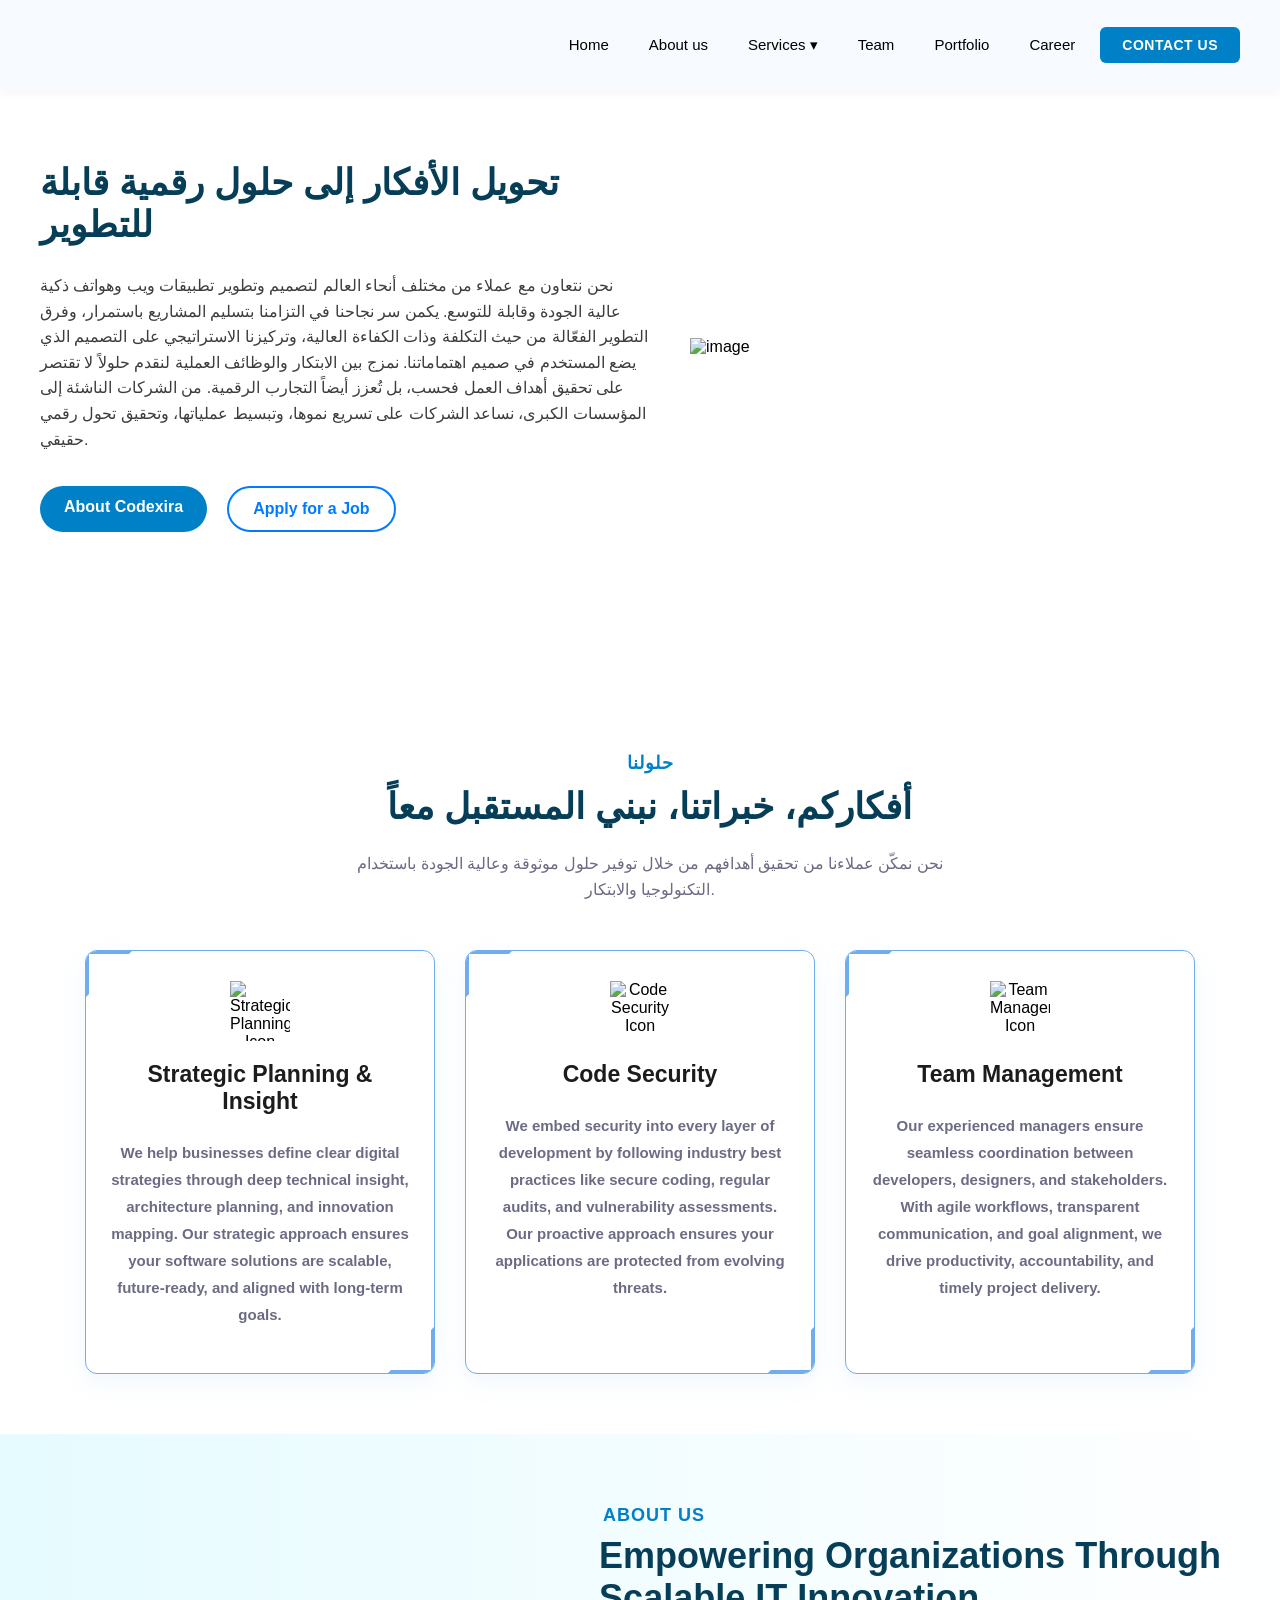
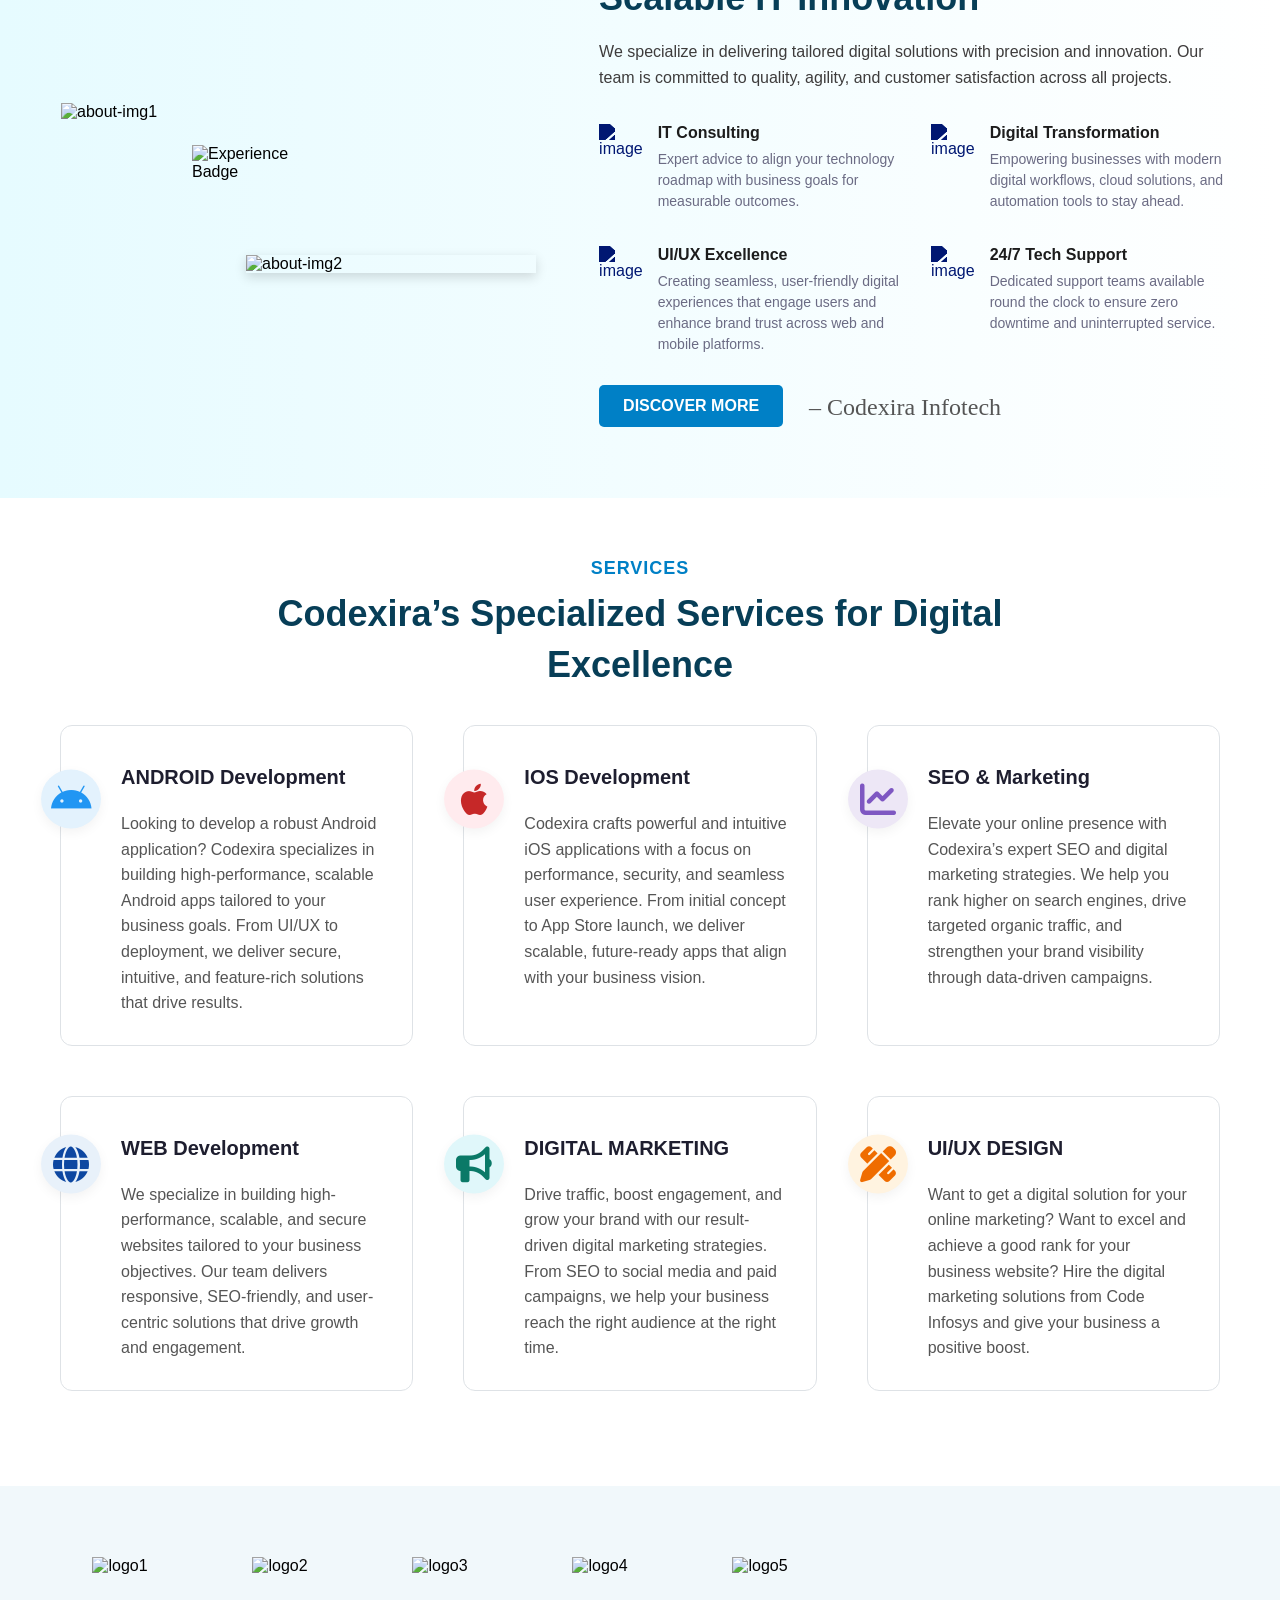
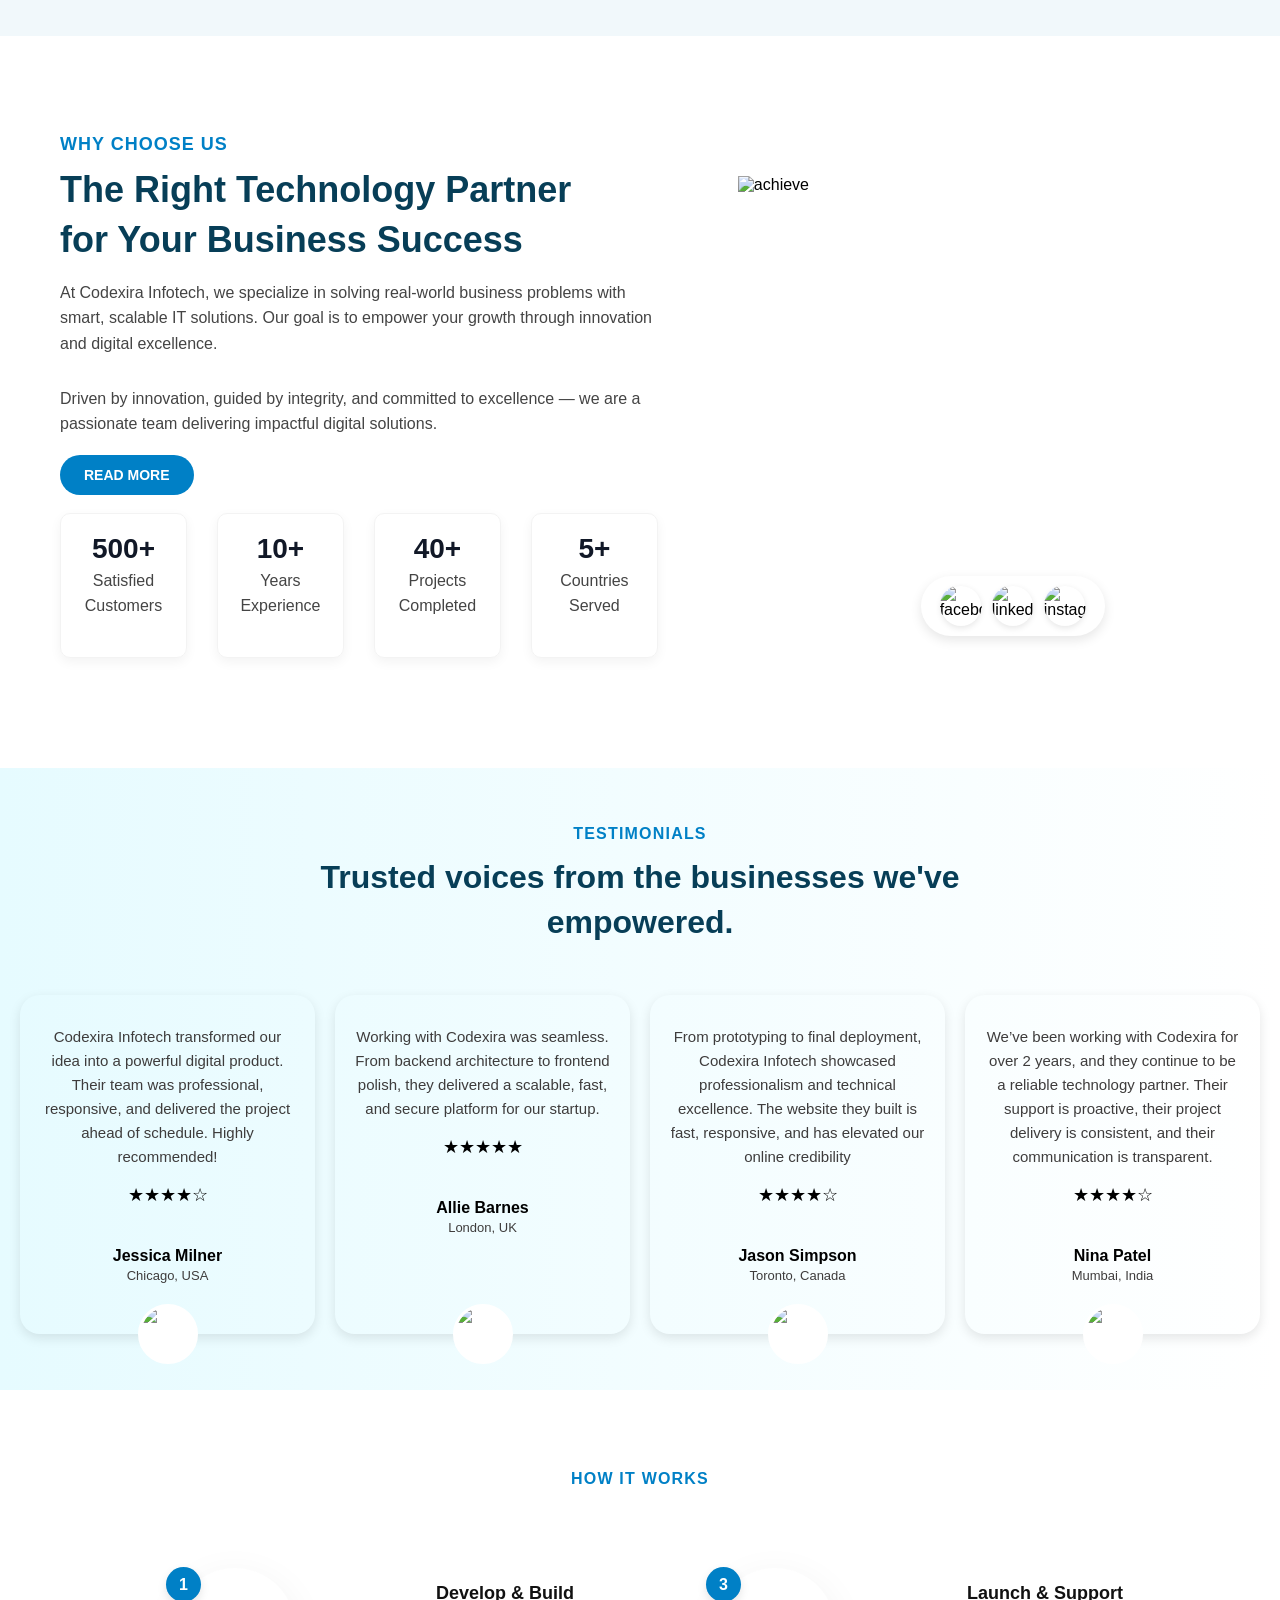
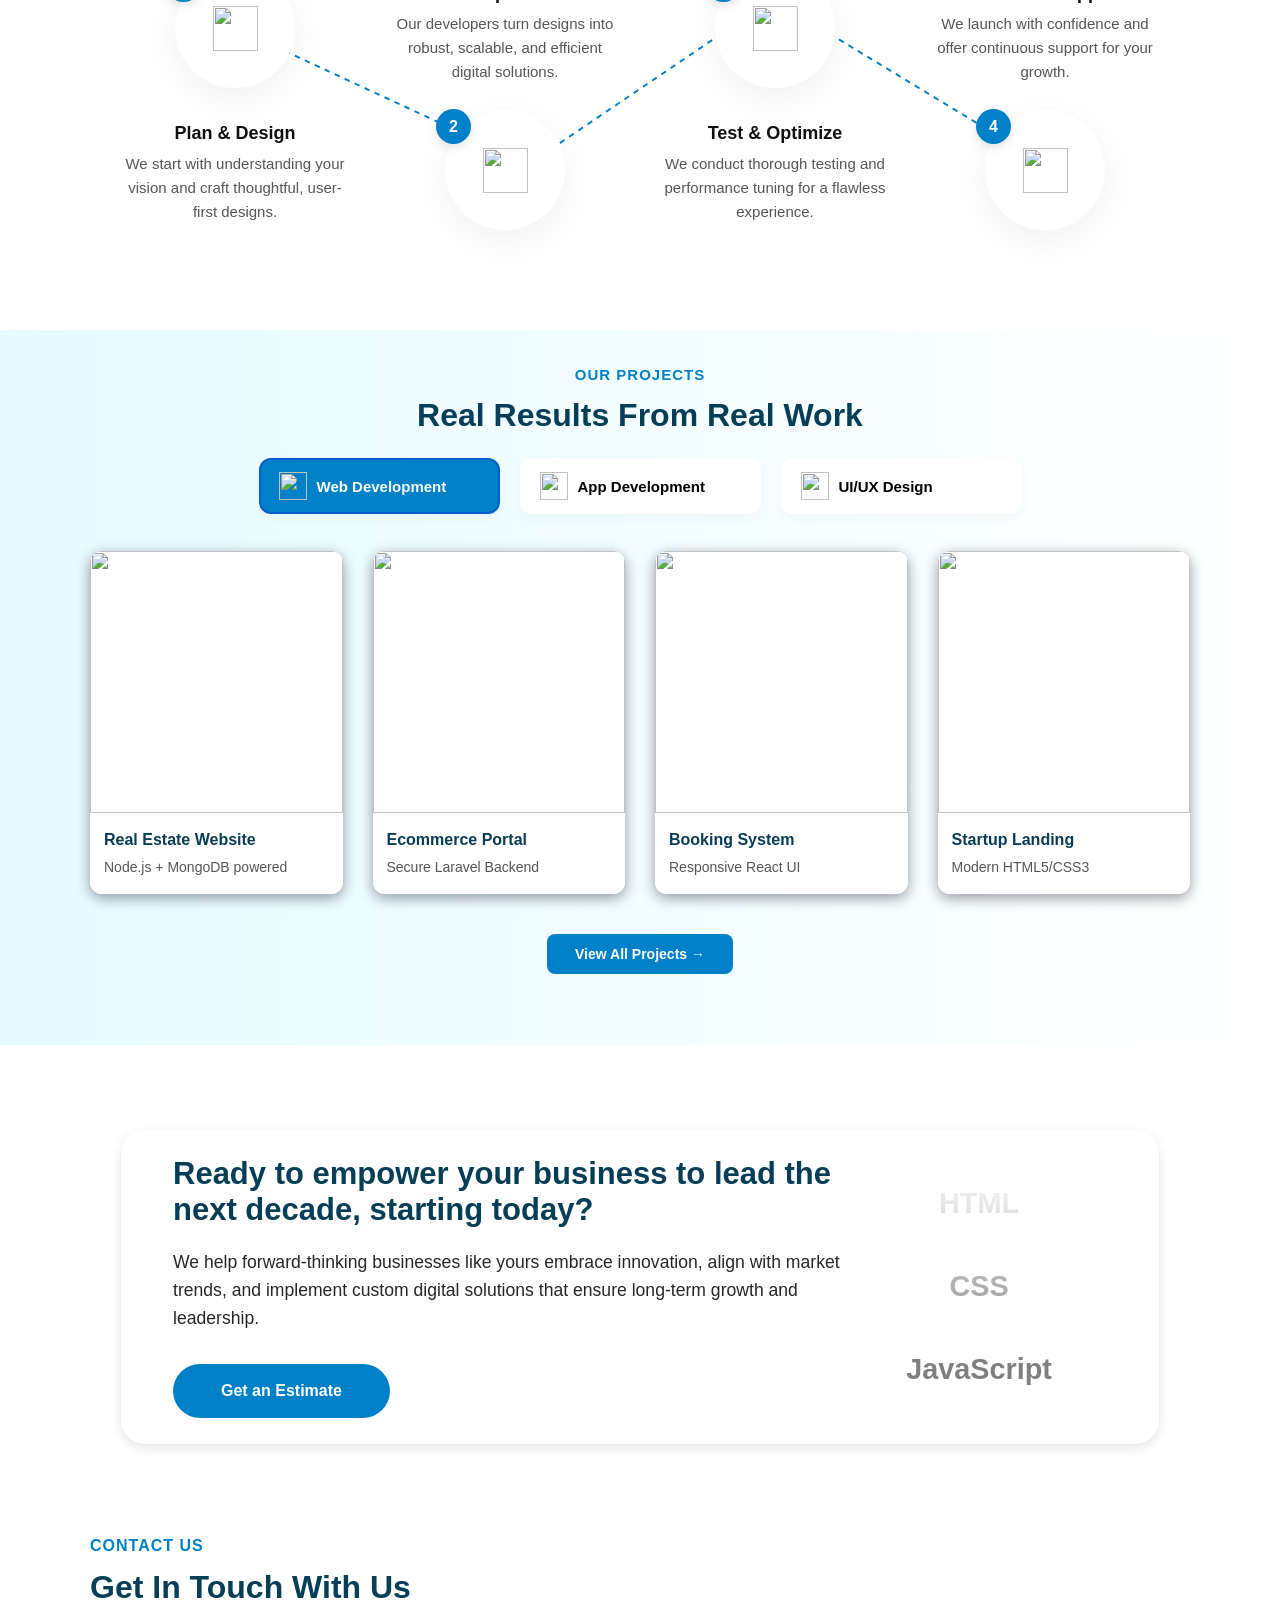
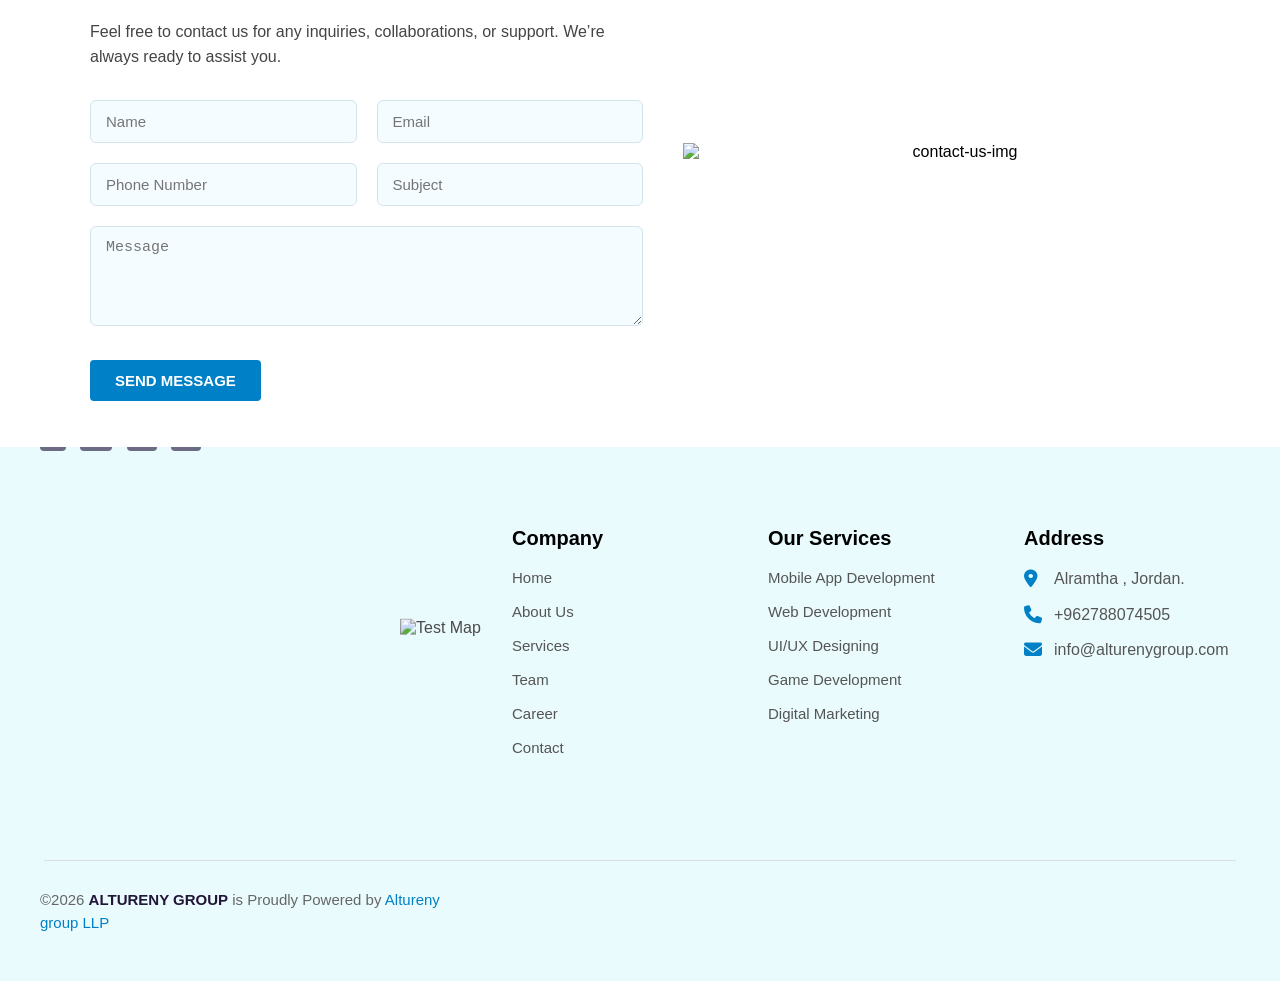
==== index.html @ 3db5cbb3 "Add files via upload" ====
<!DOCTYPE html>
<html lang="en">

<head>
  <meta charset="UTF-8" />
  <meta name="viewport" content="width=device-width, initial-scale=1.0" />
  <meta name="keywords"
    content="IT company website template, software company template, responsive HTML template, business website template, IT services template, corporate website template, technology website template, modern website template, clean design template, professional website template, bootstrap template, mobile-friendly template, software development template">
  <title>Codexira Infotech Header</title>
  <!-- <link href="https://fonts.googleapis.com/css2?family=Poppins:wght@400;600;700&display=swap" rel="stylesheet"> -->
  <link rel="stylesheet" href="https://cdnjs.cloudflare.com/ajax/libs/font-awesome/6.5.0/css/all.min.css" />
  <link rel="stylesheet" href="style.css" />
  <link rel="stylesheet" href="responsive.css" />
</head>


<!-- ================================
     Header Section 
================================== -->

<header class="main-header">
  <div class="container">
    <div class="logo">
      <a href="index.html">
        <img src="images/Home/logo.png" alt="Codexira Logo" />
      </a>
    </div>

    <div class="menu-toggle" id="mobile-menu">☰</div>

    <nav class="desktop-nav">
      <ul class="nav-links">
        <li><a href="index.html">Home</a></li>

        <li><a href="About.html">About us</a></li>

        <li class="dropdown">
          <a href="Service.html">Services <span class="arrow">▾</span></a>
          <ul class="simple-dropdown">
            <li>
              <a href="App-Development.html">App Development</a>
            </li>
            <li><a href="Web-Development.html">Web Development</a></li>
            <li><a href="ui-ux.html">UI/UX Design</a></li>
            <li><a href="game-developemt.html">Game Development</a></li>
            <li><a href="digital-marketing.html">Digital Marketing</a></li>
          </ul>
        </li>

        <li><a href="team.html">Team</a></li>

        <li><a href="protfolio.html">Portfolio</a></li>

        <li><a href="career.html">Career</a></li>

        <a href="contact-us.html" class="btn-header">CONTACT US</a>
    </nav>
  </div>
</header>

<!-- Mobile Nav -->
<nav class="mobile-nav" id="mobile-nav">
  <div class="mobile-nav-header">
    <div class="mobile-logo">
      <img src="images/Home/logo.png" alt="Codexira Logo" style="
              height: 180px;
              margin-top: -60px;
              margin-bottom: -60px;
              display: block;
            " />
    </div>
    <div class="close-btn" id="close-menu">×</div>
  </div>
  <ul class="mobile-nav-links">
    <li><a href="index.html">HOME</a></li>

    <li><a href="About.html">ABOUT US</a></li>

    <li class="dropdown-mobile">
      <a href="Service.html" id="services-toggle">SERVICES <span class="arrow">▾</span></a>
      <ul class="mobile-submenu" id="services-menu">
        <li>
          <a href="App-Development.html">APP DEVELOPMENT</a>
        </li>
        <li><a href="Web-Development.html">WEB DEVELOPMENT</a></li>
        <li><a href="ui-ux.html">UI/UX DESIGN</a></li>
        <li><a href="game-developemt.html">GAME DEVELOPMENT</a></li>
        <li><a href="digital-marketing.html">DIGITAL MARKETING</a></li>
      </ul>
    </li>

    <li><a href="team.html">TEAM</a></li>

    <li><a href="protfolio.html">PORTFOLIO</a></li>

    <li><a href="career.html">CAREER</a></li>

    <li><a href="contact-us.html">CONTACT US</a></li>
  </ul>
</nav>

<!-- ================================
     Hero Section 
================================== -->

<section class="hero">
  <div class="hero-container">
    <div class="hero-text">
      <h1>تحويل الأفكار إلى حلول رقمية قابلة للتطوير</h1>
      <p>
        نحن نتعاون مع عملاء من مختلف أنحاء العالم لتصميم وتطوير تطبيقات ويب وهواتف ذكية عالية الجودة وقابلة للتوسع. يكمن سر نجاحنا في التزامنا بتسليم المشاريع باستمرار، وفرق التطوير الفعّالة من حيث التكلفة وذات الكفاءة العالية، وتركيزنا الاستراتيجي على التصميم الذي يضع المستخدم في صميم اهتماماتنا. نمزج بين الابتكار والوظائف العملية لنقدم حلولاً لا تقتصر على تحقيق أهداف العمل فحسب، بل تُعزز أيضاً التجارب الرقمية. من الشركات الناشئة إلى المؤسسات الكبرى، نساعد الشركات على تسريع نموها، وتبسيط عملياتها، وتحقيق تحول رقمي حقيقي.
      </p>
      <div class="hero-buttons">
        <a href="About.html" class="btn-primary">About Codexira</a>
        <a href="career-2.html" class="btn-outline">Apply for a Job</a>
      </div>
    </div>
    <div class="hero-image">
      <div class="zoom-wrapper">
        <img src="images/Home/hero-section-img.webp" alt="image" />
      </div>
    </div>
  </div>
</section>

<!-- ================================
     our solution section 
================================== -->

<section class="our-solution-wrapper">

  <!--  Section Title -->
  <div class="section-title">
    <h3>حلولنا</h3>
    <h2>أفكاركم، خبراتنا،
نبني المستقبل معاً</h2>
    <p>
      نحن نمكّن عملاءنا من تحقيق أهدافهم من خلال توفير حلول موثوقة وعالية الجودة باستخدام التكنولوجيا والابتكار.
    </p>
  </div>

  <!--  Solution Boxes -->
  <div class="solution-container">
    <div class="solution-box">
      <img src="https://cdn-icons-png.flaticon.com/512/4149/4149646.png" alt="Strategic Planning Icon" />
      <h3>Strategic Planning & Insight</h3>
      <p>
        We help businesses define clear digital strategies through deep technical insight, architecture planning, and
        innovation mapping. Our strategic approach ensures your software solutions are scalable, future-ready, and
        aligned with long-term goals.
      </p>
    </div>

    <div class="solution-box">
      <img src="images/Home/our-icon1.png" alt="Code Security Icon" />
      <h3>Code Security</h3>
      <p>
        We embed security into every layer of development by following industry best practices like secure coding,
        regular audits, and vulnerability assessments. Our proactive approach ensures your applications are protected
        from evolving threats.
      </p>
    </div>

    <div class="solution-box">
      <img src="images/Home/our-icon2.png" alt="Team Management Icon" />
      <h3>Team Management</h3>
      <p>
        Our experienced managers ensure seamless coordination between developers, designers, and stakeholders. With
        agile workflows, transparent communication, and goal alignment, we drive productivity, accountability, and
        timely project delivery. </p>
    </div>
  </div>
</section>

<!-- ================================
     About us Section 
================================== -->

<section class="about-section">
  <div class="about-container">
    <!-- Left Image Section -->
    <div class="about-images">
      <img src="images/Home/about-img1.jpg" alt="about-img1" class="main-img" />
      <img src="images/Home/about-img2.jpg" alt="about-img2" class="overlay-img" />
      <img src="images/Home/about-gif.gif" alt="Experience Badge" class="exp-badge-img" />
    </div>

    <!-- Right Text Section -->

    <div class="about-content">
      <h4>
        ABOUT US
      </h4>
      <h2>Empowering Organizations Through Scalable IT Innovation</h2>
      <p>
        We specialize in delivering tailored digital solutions with
        precision and innovation. Our team is committed to quality, agility,
        and customer satisfaction across all projects.
      </p>
      <div class="about-modern-boxes">
        <div class="box">
          <img src="images/Home/about-icon1.png" alt="image" />
          <div>
            <h5>IT Consulting</h5>
            <p>
              Expert advice to align your technology roadmap with business
              goals for measurable outcomes.
            </p>
          </div>
        </div>
        <div class="box">
          <img src="images/Home/about-icon2.png" alt="image" />
          <div>
            <h5>Digital Transformation</h5>
            <p>
              Empowering businesses with modern digital workflows, cloud
              solutions, and automation tools to stay ahead.
            </p>
          </div>
        </div>
        <div class="box">
          <img src="images/Home/about-icon3.png" alt="image" />
          <div>
            <h5>UI/UX Excellence</h5>
            <p>
              Creating seamless, user-friendly digital experiences that
              engage users and enhance brand trust across web and mobile
              platforms.
            </p>
          </div>
        </div>
        <div class="box">
          <img src="images/Home/about-icon4.png" alt="image" />
          <div>
            <h5>24/7 Tech Support</h5>
            <p>
              Dedicated support teams available round the clock to ensure
              zero downtime and uninterrupted service.
            </p>
          </div>
        </div>
      </div>
      <div class="read-more">
        <button> <a href="About.html" style="color: white; text-decoration: none;">Discover More</a>
        </button>
        <div class="signature">– Codexira Infotech</div>
      </div>
    </div>
  </div>
</section>

<!-- ================================
     sevice Section 
================================== -->

<div class="service-title">
  <span>
    Services
  </span>
  <h2>
    Codexira’s Specialized Services for Digital Excellence
  </h2>
</div>

<!-- Android App -->
<section class="service-section">
  <div class="service-box">
    <div class="icon-circle icon-android">
      <i class="fab fa-android"></i>
    </div>
    <div class="service-text">
      <h3>ANDROID Development</h3>
      <p>
        Looking to develop a robust Android application? Codexira specializes in building high-performance, scalable
        Android apps tailored to your business goals. From UI/UX to deployment, we deliver secure, intuitive, and
        feature-rich solutions that drive results.
      </p>
    </div>
  </div>

  <!-- iOS app -->
  <div class="service-box">
    <div class="icon-circle icon-ios">
      <i class="fab fa-apple"></i>
    </div>
    <div class="service-text">
      <h3>IOS Development</h3>
      <p>
        Codexira crafts powerful and intuitive iOS applications with a focus on performance, security, and seamless user
        experience. From initial concept to App Store launch, we deliver scalable, future-ready apps that align with
        your business vision.
      </p>
    </div>
  </div>

  <!-- SEO & Marketing -->
  <div class="service-box">
    <div class="icon-circle icon-seo">
      <i class="fas fa-chart-line"></i>
    </div>
    <div class="service-text">
      <h3>SEO & Marketing</h3>
      <p>
        Elevate your online presence with Codexira’s expert SEO and digital marketing strategies. We help you rank
        higher on search engines, drive targeted organic traffic, and strengthen your brand visibility through
        data-driven campaigns.
      </p>
    </div>
  </div>

  <!-- web development -->
  <div class="service-box">
    <div class="icon-circle icon-web">
      <i class="fa-solid fa-globe"></i>
    </div>
    <div class="service-text">
      <h3>WEB Development</h3>
      <p>
        We specialize in building high-performance, scalable, and secure
        websites tailored to your business objectives. Our team delivers
        responsive, SEO-friendly, and user-centric solutions that drive
        growth and engagement.
      </p>
    </div>
  </div>

  <!-- digital marketing -->
  <div class="service-box">
    <div class="icon-circle icon-digital">
      <i class="fas fa-bullhorn"></i>
    </div>
    <div class="service-text">
      <h3>DIGITAL MARKETING</h3>
      <p>
        Drive traffic, boost engagement, and grow your brand with our
        result-driven digital marketing strategies. From SEO to social media
        and paid campaigns, we help your business reach the right audience
        at the right time.
      </p>
    </div>
  </div>

  <!-- SEO & Marketing -->
  <div class="service-box">
    <div class="icon-circle icon-ui">
      <i class="fas fas fa-pencil-ruler"></i>
    </div>
    <div class="service-text">
      <h3>UI/UX DESIGN</h3>
      <p>
        Want to get a digital solution for your online marketing? Want to
        excel and achieve a good rank for your business website? Hire the
        digital marketing solutions from Code Infosys and give your business
        a positive boost.
      </p>
    </div>
  </div>
</section>

<!-- ================= 
     CLIENT LOGO CAROUSEL
      ================= -->
<section class="client-carousel">
  <div class="slider">
    <div class="slide-track">
      <!-- Original logos -->
      <div class="slide"><img src="images/Home/cmp-logo1.png" alt="logo1" /></div>
      <div class="slide"><img src="images/Home/cmp-logo2.png" alt="logo2" /></div>
      <div class="slide"><img src="images/Home/cmp-logo3.png" alt="logo3" /></div>
      <div class="slide"><img src="images/Home/cmp-logo4.png" alt="logo4" /></div>
      <div class="slide"><img src="images/Home/cmp-logo5.png" alt="logo5" /></div>


      <!-- Duplicated for seamless loop -->
      <div class="slide"><img src="images/Home/cmp-logo1.png" alt="" aria-hidden="true" /></div>
      <div class="slide"><img src="images/Home/cmp-logo2.png" alt="" aria-hidden="true" /></div>
      <div class="slide"><img src="images/Home/cmp-logo3.png" alt="" aria-hidden="true" /></div>
      <div class="slide"><img src="images/Home/cmp-logo4.png" alt="" aria-hidden="true" /></div>
      <div class="slide"><img src="images/Home/cmp-logo5.png" alt="" aria-hidden="true" /></div>

    </div>
  </div>
</section>

<!-- ================================
     wHY CHOOSE US
================================== -->
<section class="expertise-section">
  <div class="container expertise-container">
    <!-- Left Text Section -->
    <div class="text-section">
      <h4 style="color: #0080c6;">
        WHY CHOOSE US
      </h4>
      <h1>The Right Technology Partner<br />for Your Business Success</h1>
      <p>
        At Codexira Infotech, we specialize in solving real-world business
        problems with smart, scalable IT solutions. Our goal is to empower
        your growth through innovation and digital excellence.
      </p>
      <p>
        Driven by innovation, guided by integrity, and committed to excellence — we are a passionate team delivering
        impactful digital solutions.
      </p>
      <a href="About.html" class="read-more-btn">READ MORE</a>

      <div class="stats">
        <div>
          <h2>500+</h2>
          <p>Satisfied Customers</p>
        </div>
        <div>
          <h2>10+</h2>
          <p>Years Experience</p>
        </div>
        <div>
          <h2>40+</h2>
          <p>Projects Completed</p>
        </div>
        <div>
          <h2>5+</h2>
          <p>Countries Served</p>
        </div>
      </div>
    </div>

    <!-- Right Image Section -->
    <div class="image-section">
      <div class="image-box">
        <img src="images/Home/why-img.jpg" alt="achieve" />
        <!-- <div class="label kenneth">
              <img src="images/Group 2.png" alt="label-1" />
            </div>
            <div class="label james">
              <img src="images/Group 1.png" alt="label-1" width="119px" height="79px" />
            </div> -->
        <div class="icon-buttons">
          <div>
            <img src="images/Home/facebook.png" alt="facebook" width="20" />
          </div>
          <div>
            <img src="images/Home/linkedin.png" alt="linkedin" width="20" />
          </div>
          <div>
            <img src="images/Home/instagram.png" alt="instagram" width="20" />
          </div>
        </div>
      </div>
    </div>
  </div>
</section>

<!-- ================================
     Testimonials
================================== -->

<section class="testimonial-section">
  <div class="testimonial-container">

    <div class="section-title testimonials-title">
      <span class="sub-title">TESTIMONIALS</span>
      <h2>Trusted voices from the businesses we've empowered.</h2>
    </div>
    <!-- <h2>What our clients say about partnering with us</h2> -->
    <!-- <p class="subtext">
        Real feedback from satisfied clients around the globe. We build trust through results.
      </p> -->

    <div class="testimonial-row">
      <!-- Card 1 -->
      <div class="testimonial-card">
        <p>Codexira Infotech transformed our idea into a powerful digital product. Their team was professional,
          responsive, and delivered the project ahead of schedule. Highly recommended!</p>
        <div class="stars">★★★★☆</div>
        <div class="profile-image">
          <img src="images/Home/user1.jpg" alt="Jessica Milner" />
        </div>
        <h4>Jessica Milner</h4>
        <small>Chicago, USA</small>
      </div>

      <!-- Card 2 -->
      <div class="testimonial-card">
        <p>Working with Codexira was seamless. From backend architecture to frontend polish, they delivered a scalable,
          fast, and secure platform for our startup.</p>
        <div class="stars">★★★★★</div>
        <div class="profile-image">
          <img src="images/Home/user2.jpg" alt="Allie Barnes" />
        </div>
        <h4>Allie Barnes</h4>
        <small>London, UK</small>
      </div>

      <!-- Card 3 -->
      <div class="testimonial-card">
        <p>From prototyping to final deployment, Codexira Infotech showcased professionalism and technical excellence.
          The website they built is fast, responsive, and has elevated our online credibility</p>
        <div class="stars">★★★★☆</div>
        <div class="profile-image">
          <img src="images/Home/user3.jpg" alt="Jason Simpson" />
        </div>
        <h4>Jason Simpson</h4>
        <small>Toronto, Canada</small>
      </div>

      <!-- Card 4 -->
      <div class="testimonial-card">
        <p>We’ve been working with Codexira for over 2 years, and they continue to be a reliable technology partner.
          Their support is proactive, their project delivery is consistent, and their communication is transparent.</p>
        <div class="stars">★★★★☆</div>
        <div class="profile-image">
          <img src="images/Home/user4.jpg" alt="Nina Patel" />
        </div>
        <h4>Nina Patel</h4>
        <small>Mumbai, India</small>
      </div>
    </div>
  </div>
</section>

<!-- ================================
     Our Process desktop view
================================== -->
<section class="work-process-section work-process-desktop">
  <div class="process-heading">
    <span class="process-subtitle">How It Works</span>
  </div>

  <div class="work-steps-wrapper">
    <!-- Animated arrowed lines -->
    <svg class="zigzag-line" viewBox="0 0 1200 320" preserveAspectRatio="none">
      <defs>
        <marker id="arrow" markerWidth="10" markerHeight="10" refX="8" refY="3" orient="auto" markerUnits="strokeWidth">
          <path d="M0,0 L0,6 L9,3 z" fill="#ccc" />
        </marker>
      </defs>
      <line x1="150" y1="80" x2="390" y2="180" class="animated-line" />
      <line x1="470" y1="220" x2="700" y2="80" class="animated-line" />
      <line x1="800" y1="80" x2="1020" y2="200" class="animated-line" />
    </svg>

    <div class="work-steps">
      <!-- Step 1 -->
      <div class="step top">
        <div class="circle">
          <span>1</span>
          <img src="images/Home/work-icon1.png" alt="" />
        </div>
        <h4>Plan & Design</h4>
        <p>We start with understanding your vision and craft thoughtful, user-first designs.</p>
      </div>

      <!-- Step 2 -->
      <div class="step bottom">
        <h4>Develop & Build</h4>
        <p>Our developers turn designs into robust, scalable, and efficient digital solutions.</p>
        <div class="circle">
          <span>2</span>
          <img src="images/Home/work-icon2.png" alt="" />
        </div>
      </div>

      <!-- Step 3 -->
      <div class="step top">
        <div class="circle">
          <span>3</span>
          <img src="images/Home/work-icon3.png" alt="" />
        </div>
        <h4>Test & Optimize </h4>
        <p>We conduct thorough testing and performance tuning for a flawless experience.</p>
      </div>

      <!-- Step 4 -->
      <div class="step bottom">
        <h4>Launch & Support</h4>
        <p>We launch with confidence and offer continuous support for your growth.</p>
        <div class="circle">
          <span>4</span>
          <img src="images/Home/work-icon4.png" alt="" />
        </div>
      </div>
    </div>
  </div>
</section>

<!-- ================================
     Our Process (Mobile Version)
================================== -->
<section class="work-process-section work-process-mobile">
  <div class="process-heading">
    <span class="process-subtitle">How It Works</span>
  </div>

  <div class="work-steps">
    <!-- Step 1 -->
    <div class="step">
      <div class="circle">
        <span>1</span>
        <img src="images/Home/work-icon1.png" alt="Plan & Design" />
      </div>
      <h4>Plan & Design</h4>
      <p>We start with understanding your vision and craft thoughtful, user-first designs.</p>
    </div>

    <!-- Step 2 -->
    <div class="step">
      <div class="circle">
        <span>2</span>
        <img src="images/Home/work-icon2.png" alt="Develop & Build" />
      </div>
      <h4>Develop & Build</h4>
      <p>Our developers turn designs into robust, scalable, and efficient digital solutions.</p>
    </div>

    <!-- Step 3 -->
    <div class="step">
      <div class="circle">
        <span>3</span>
        <img src="images/Home/work-icon3.png" alt="Test & Optimize" />
      </div>
      <h4>Test & Optimize</h4>
      <p>We conduct thorough testing and performance tuning for a flawless experience.</p>
    </div>

    <!-- Step 4 -->
    <div class="step">
      <div class="circle">
        <span>4</span>
        <img src="images/Home/work-icon4.png" alt="Launch & Support" />
      </div>
      <h4>Launch & Support</h4>
      <p>We launch with confidence and offer continuous support for your growth.</p>
    </div>
  </div>
</section>


<!-- ================================
     Our Projects
================================== -->
<section class="projects-section">
  <div class="projects-heading">
    <span class="projects-subtitle">Our Projects</span>
    <h2 class="projects-title">Real Results From Real Work</h2>
  </div>


  <!-- Tabs -->
  <input type="radio" name="tab" id="tab1" checked>
  <input type="radio" name="tab" id="tab2">
  <input type="radio" name="tab" id="tab3">
  <input type="radio" name="tab" id="tab4">

  <div class="tabs">
    <label for="tab1">
      <img src="images/Home/pro-icon1.png" />
      <span>
        <div class="title">Web Development</div>
      </span>
    </label>
    <label for="tab2">
      <img src="images/Home/pro-icon2.png" />
      <span>
        <div class="title">App Development</div>
      </span>
    </label>
    <label for="tab3">
      <img src="images/Home/pro-icon3.png" />
      <span>
        <div class="title">UI/UX Design</div>
      </span>
    </label>
    <!-- <label for="tab4">
      <img src="https://cdn-icons-png.flaticon.com/512/3135/3135715.png" />
      <span>
        <div class="title">Branding & Graphics</div>
      </span>
    </label> -->
  </div>

  <!-- Content -->
  <div class="content">
    <div id="content1" class="project-content project-grid">
      <div class="project-card"><img src="images/Home/prow-1.jpg">
        <div class="content">
          <h4>Real Estate Website</h4>
          <p>Node.js + MongoDB powered</p>
        </div>
      </div>
      <div class="project-card"><img src="images/Home/prow-2.jpg">
        <div class="content">
          <h4>Ecommerce Portal</h4>
          <p>Secure Laravel Backend</p>
        </div>
      </div>
      <div class="project-card"><img src="images/Home/prow-3.jpg">
        <div class="content">
          <h4>Booking System</h4>
          <p>Responsive React UI</p>
        </div>
      </div>
      <div class="project-card"><img src="images/Home/prow-4.jpg">
        <div class="content">
          <h4>Startup Landing</h4>
          <p>Modern HTML5/CSS3</p>
        </div>
      </div>
    </div>

    <div id="content2" class="project-content project-grid">
      <div class="project-card"><img src="images/Home/proa-1.jpg">
        <div class="content">
          <h4>Health & Fitness App</h4>
          <p>Flutter UI + Figma Prototype</p>
        </div>
      </div>
      <div class="project-card"><img src="images/Home/proa-2.jpg">
        <div class="content">
          <h4>Food Delivery UI App</h4>
          <p>React Native with UX Focus</p>
        </div>
      </div>
      <div class="project-card"><img src="images/Home/proa-3.jpg">
        <div class="content">
          <h4>AI Chatbox App</h4>
          <p>Flutter + OpenAI API</p>
        </div>
      </div>
      <div class="project-card"><img src="images/Home/proa-4.jpg">
        <div class="content">
          <h4>Football Live Score App</h4>
          <p>Android XML + Firebase Backend</p>
        </div>
      </div>
    </div>

    <div id="content3" class="project-content project-grid">
      <div class="project-card"><img src="images/Home/prou-1.jpg">
        <div class="content">
          <h4>BrandBurst Kit </h4>
          <p>UI branding pack</p>
        </div>
      </div>
      <div class="project-card"><img src="images/Home/prou-2.jpg">
        <div class="content">
          <h4>LayoutCraft Studio </h4>
          <p>Figma Grid-based templates</p>
        </div>
      </div>
      <div class="project-card"><img src="images/Home/prou-3.jpg">
        <div class="content">
          <h4>Flyer Template</h4>
          <p>Editable PSD</p>
        </div>
      </div>
      <div class="project-card"><img src="images/Home/prou-4.jpg">
        <div class="content">
          <h4>Brochure Layout</h4>
          <p>3-fold style</p>
        </div>
      </div>
    </div>

    <!-- <div id="content4" class="project-content project-grid">
      <div class="project-card"><img src="images/coffee.jpg"><div class="content"><h4>ByteBean Coffee</h4><p>Organic growth</p></div></div>
      <div class="project-card"><img src="images/text.jpg"><div class="content"><h4>Google Ads</h4><p>PPC ads</p></div></div>
      <div class="project-card"><img src="https://via.placeholder.com/300x150"><div class="content"><h4>Social Media</h4><p>IG strategy</p></div></div>
      <div class="project-card"><img src="https://via.placeholder.com/300x150"><div class="content"><h4>Email Funnel</h4><p>High CTR mails</p></div></div>
    </div> -->
  </div>

  <div style="text-align: center; margin-top: 40px;">
    <a href="protfolio.html" class="view-all-btn">View All Projects →</a>
  </div>
</section>

<!-- ================================
       CTA Section
  ================================== -->
<section class="cta-banner">
  <div class="cta-copy">
    <h2>Ready to empower your business to lead the next decade, starting today?</h2>
    <p>
      We help forward-thinking businesses like yours embrace innovation, align with market trends, and implement custom
      digital solutions that ensure long-term growth and leadership.
    </p>
    <a href="protfolio.html" class="btn">Get an Estimate</a>
  </div>

  <div class="tech-loop" aria-hidden="true">
    <div class="tech-track">
      <div class="tech-item">HTML</div>
      <div class="tech-item">CSS</div>
      <div class="tech-item">JavaScript</div>
      <div class="tech-item">React.Js</div>
      <div class="tech-item">Node.Js</div>
      <div class="tech-item">React Native</div>
      <div class="tech-item">Flutter</div>
      <div class="tech-item">Laravel</div>
      <div class="tech-item">MYSQL</div>
      <div class="tech-item">ios</div>
      <div class="tech-item">AWS</div>

      <!-- Repeated items for loop effect -->
      <div class="tech-item">HTML</div>
      <div class="tech-item">CSS</div>
      <div class="tech-item">JavaScript</div>
      <div class="tech-item">React.Js</div>
      <div class="tech-item">Node.Js</div>
      <div class="tech-item">React Native</div>
      <div class="tech-item">Flutter</div>
      <div class="tech-item">Laravel</div>
      <div class="tech-item">MYSQL</div>
      <div class="tech-item">ios</div>
      <div class="tech-item">AWS</div>
    </div>
  </div>
</section>

<!-- ================================
       Contact us Section
  ================================== -->
<section class="contact-section">
  <div class="contact-container">
    <!-- Contact Form -->
    <div class="contact-form">
      <h4>
        CONTACT US
      </h4>
      <h2>Get In Touch With Us</h2>
      <p>Feel free to contact us for any inquiries, collaborations, or support. We’re always ready to assist you.</p>

      <form>
        <div class="form-row">
          <input type="text" placeholder="Name">
          <input type="email" placeholder="Email">
        </div>
        <div class="form-row">
          <input type="text" placeholder="Phone Number">
          <input type="text" placeholder="Subject">
        </div>
        <textarea placeholder="Message"></textarea>
        <button type="submit">SEND MESSAGE</button>
      </form>
    </div>

    <!-- Image -->
    <div class="contact-image">
      <img src="images/Home/contact-img.png" alt="contact-us-img">
    </div>
  </div>
</section>


<!-- ================================
       Footer Section
  ================================== -->
<footer class="footer">
  <div class="footer-container">
    <!-- About -->
    <div class="footer-column footer-about">
      <img src="images/Home/logo.png" alt="LogicBuzz Logo" class="footer-logo" />
      <p style="font-weight: 500;">
        Codexira Infotech LLP, we specialize in making technologically advanced Mobile App and web solutions that allow
        our customers to serve their customers better.
      </p>
      <div class="social-icons">
        <a href="https://www.facebook.com/"><i class="fab fa-facebook-f"></i></a>
        <a href="https://www.instagram.com/"><i class="fab fa-twitter"></i></a>
        <a href="https://twitter.com/"><i class="fab fa-instagram"></i></a>
        <a href="https://www.linkedin.com/"><i class="fab fa-linkedin-in"></i></a>
      </div>
    </div>

    <!-- Company -->
    <div class="footer-column">
      <h3>Company</h3>
      <ul>
        <li><a href="index.html">Home</a></li>
        <li><a href="About.html">About Us</a></li>
        <li><a href="Service.html">Services</a></li>
        <li><a href="team.html">Team</a></li>
        <li><a href="career.html">Career</a></li>
        <li><a href="contact-us.html">Contact</a></li>
      </ul>
    </div>

    <!-- Services -->
    <div class="footer-column">
      <h3>Our Services</h3>
      <ul>
        <li><a href="App-Development.html">Mobile App Development</a></li>
        <li><a href="Web-Development.html">Web Development</a></li>
        <li><a href="ui-ux.html">UI/UX Designing</a></li>
        <li><a href="game-developemt.html">Game Development</a></li>
        <li><a href="digital-marketing.html">Digital Marketing</a></li>
      </ul>
    </div>

    <!-- Address -->
    <div class="footer-column">
      <h3>Address</h3>
      <div class="info-line">
        <i class="fas fa-map-marker-alt"></i>
        <span>Alramtha , Jordan.</span>
      </div>
      <div class="info-line">
        <i class="fas fa-phone"></i>
        <span>+962788074505</span>
      </div>
      <div class="info-line">
        <i class="fas fa-envelope"></i>
        <span>info@alturenygroup.com</span>
      </div>
    </div>

    <!-- Background Map -->
    <div class="footer-map">
      <img src="images/Home/footer-map.webp" alt="Test Map" />
    </div>
  </div>

  <hr />

  <div class="footer-bottom">
    <p>
      ©2026<span id="year"></span class="span2"> <strong style="color: #221638; font-weight: 800;">ALTURENY GROUP</strong> is
      Proudly Powered by
      <a href="index.html">Altureny<br><span style="display:inline-block; margin-top:6px;">group LLP</span></a>
    </p>
  </div>
</footer>

<!-- ================================
       Javascript
  ================================== -->
<script>
  const mobileMenu = document.getElementById("mobile-menu");
  const mobileNav = document.getElementById("mobile-nav");
  const closeBtn = document.getElementById("close-menu");
  const servicesToggle = document.getElementById("services-toggle");
  const servicesMenu = document.getElementById("services-menu");

  // Open mobile nav
  mobileMenu.addEventListener("click", () => {
    mobileNav.classList.add("active");
  });

  // Close mobile nav
  closeBtn.addEventListener("click", () => {
    mobileNav.classList.remove("active");
  });

  //service dropdown
  servicesToggle.addEventListener("click", function (e) {
    e.preventDefault(); // stop link from navigating
    servicesMenu.classList.toggle("open");

    // rotate arrow
    const arrow = this.querySelector(".arrow");
    arrow.style.transform = servicesMenu.classList.contains("open")
      ? "rotate(180deg)"
      : "rotate(0deg)";
  });
</script>

</body>

</html>
---- style.css ----
* {
  margin: 0;
  padding: 0;
  box-sizing: border-box;
}
body {
  font-family: "Rubik",sans-serif;
}

/*================================================
header - section
=================================================*/
/* Header */
.main-header {
  background: #f7fafe;
  padding: 15px 20px;
  position: sticky;
  top: 0;
  z-index: 999;
  box-shadow: 0 2px 10px rgba(0, 0, 0, 0.05);
}

.container {
  display: flex;
  align-items: center;
  justify-content: space-between;
  max-width: 1200px;
  margin: auto;
}

.logo img {
  height: 180px;
  margin-top: -60px;
  margin-bottom: -60px;
  display: block;
}

/* Desktop Nav */
.desktop-nav {
  display: flex;
  align-items: center;
  gap: 30px;
}

.nav-links {
  list-style: none;
  display: flex;
  gap: 10px;
  align-items: center;
  padding: 0;
  margin: 0;
}

.nav-links li {
  position: relative;
}

.nav-links li a {
  color: #000;
  text-decoration: none;
  padding: 10px 15px;
  font-weight: 500;
  font-size: 15px;
}

.nav-links li a.active,
.nav-links li a:hover {
  color: #0080c6;
}

.simple-dropdown {
  list-style: none;
  position: absolute;
  top: 173%;
  left: 0;
  background: #fff;
  width: 220px;
  border-radius: 6px;
  display: none;
  flex-direction: column;
  box-shadow: 0 8px 16px rgba(0, 0, 0, 0.1);
  padding: 10px 0;
}

.dropdown:hover .simple-dropdown {
  display: flex;
}

.simple-dropdown li a {
  padding: 10px 20px;
  display: block;
  color: #111;
}

.simple-dropdown li a:hover {
  background: #f0f0f0;
  color: #0080c6;
}

/* Contact Us Button */
.btn-header {
  background-color: #0080c6;
  color: #fff;
  padding: 10px 22px;
  border-radius: 6px;
  text-decoration: none;
  font-weight: 700;
  font-size: 14px;
  letter-spacing: 0.5px;
  transition: background 0.3s ease;
}

.btn-header:hover {
  background-color: #005a99;
}

/* Mobile Toggle */
.menu-toggle {
  font-size: 28px;
  color: #000;
  cursor: pointer;
  display: none;
}

/* Mobile Nav */
.mobile-nav {
  position: fixed;
  top: 0;
  right: -100%;
  width: 280px;
  height: 100vh;
  background: linear-gradient(to right, #e6fbff, #ffffff);
  color: black;
  padding: 20px;
  transition: right 0.3s ease-in-out;
  z-index: 9999;
  overflow-y: auto;
}

.mobile-nav.active {
  right: 0;
}

.mobile-nav-header {
  display: flex;
  justify-content: space-between;
  align-items: center;
  margin-bottom: 30px;
}

.logo-text {
  font-size: 20px;
  font-weight: bold;
  color: #0080c6;
}

.close-btn {
  font-size: 28px;
  cursor: pointer;
}

.mobile-nav-links {
  list-style: none;
  padding: 0;
  margin: 0;
}

.mobile-nav-links li {
  border-bottom: 1px solid black;
}

.mobile-nav-links a {
  color: black;
  text-decoration: none;
  padding: 14px 0;
  display: block;
  font-size: 15px;
  text-transform: uppercase;
  font-weight: 500;
}

.mobile-nav-links a.active {
  color: #0080c6;
}

.dropdown-mobile .arrow {
  float: right;
  transition: transform 0.3s ease;
}

.dropdown-mobile.open .arrow {
  transform: rotate(180deg);
}

.mobile-submenu {
  display: none;
  list-style: none;
  padding-left: 10px;
  background: linear-gradient(to right, #e6fbff, #ffffff);
}

.mobile-submenu.open {
  display: block;
}

.mobile-submenu li a {
  font-size: 14px;
  color: black;
  padding: 12px 0;
  border-bottom: 1px solid #333;
}


/*================================================
hero - section
=================================================*/

.hero {
  background: #ffffff;
  /* padding: 80px 20px; */
  background-image: url(images/Home/banner-bg.webp);
  z-index: 1;
  background-position: bottom center;
  background-size: cover;
  background-repeat: no-repeat;
  padding-top: 72px;
  padding-bottom: 210px;
}
.hero-container {
  display: flex;
  align-items: center;
  justify-content: space-between;
  max-width: 1200px;
  margin: 0 auto;
  flex-wrap: wrap;
  gap: 40px;
}
.hero-text {
  flex: 1 1 50%;
  animation: slideInLeft 1s ease-out forwards;
}
.hero-text h1 {
  font-size: 36px;
  color: #073e57;
  margin-bottom: 27px;
}

.hero-text p {
  font-size: 16px;
  color: #3e3c3c;
  line-height: 1.6;
  margin-bottom: 34px;
  font-weight: 500;
}

.hero-buttons {
  display: flex;
  gap: 20px;
  flex-wrap: wrap;
}
.btn-primary {
  background-color: #0080c6;
  color: #fff;
  padding: 12px 24px;
  border-radius: 25px;
  text-decoration: none;
  font-weight: 600;
  transition: background 0.3s;
}
.btn-primary:hover {
  background-color: #0056b3;
}
.btn-outline {
  border: 2px solid #007bff;
  color: #007bff;
  padding: 12px 24px;
  border-radius: 25px;
  text-decoration: none;
  font-weight: 600;
  transition: all 0.3s;
}
.btn-outline:hover {
  background-color: #0080c6;
  color: #fff;
}
.hero-image {
  flex: 1 1 45%;
}
.zoom-wrapper {
  overflow: visible;
  border-radius: 10px;
  position: relative;
}
.zoom-wrapper img {
  width: 100%;
  display: block;
  transform-origin: center center;
  animation: zoomOut 1s ease-out forwards;
}

/* ANIMATIONS */
@keyframes zoomOut {
  0% {
    transform: scale(1.2);
    opacity: 0;
  }
  100% {
    transform: scale(1);
    opacity: 1;
  }
}
@keyframes slideInLeft {
  0% {
    transform: translateX(-100px);
    opacity: 0;
  }
  100% {
    transform: translateX(0);
    opacity: 1;
  }
}

/*================================================
our solution - section
=================================================*/
.our-solution-wrapper {
  display: flex;
  flex-direction: column;
  align-items: center;
  justify-content: center;
  padding: 10px 20px;
  text-align: center;
}

.section-title {
  text-align: center;
  max-width: 700px;
  margin: 0 auto 30px;
  padding: 0 15px;
  margin-left: 315px;
}

.section-title h3 {
  font-size: 18px;
  color: #0080c6;
  font-weight: 700;
  text-transform: uppercase;
  margin-bottom: 10px;
  letter-spacing: 1px;
}

.section-title h2 {
  font-size: 36px;
  font-weight: 700;
  color: #073e57;
  margin: 10px 0 20px 0;
  line-height: 1.3;
}

.section-title p {
  font-size: 16px;
  font-weight: 500;
  color: #6b6b84;
  max-width: 600px;
  margin: 0 auto;
  line-height: 1.6;
  text-align: center;
  margin-bottom: 38px;
}

.solution-container {
  display: flex;
  justify-content: center;
  flex-wrap: wrap;
  gap: 30px;
  margin-top: -20px;
}

.solution-box {
  background-color: #fff;
  border: 1px solid #70adee;
  border-radius: 12px;
  padding: 30px 25px;
  width: 350px;
  text-align: center;
  transition: all 0.3s ease;
  box-shadow: 0 8px 25px rgba(112, 173, 238, 0.1);
  position: relative;
  overflow: hidden;
}

.solution-box:hover {
  transform: translateY(-5px);
  box-shadow: 0 8px 25px #70adee(0, 123, 255, 0.2);
}

/* Border Animation */
.solution-box::before,
.solution-box::after {
  content: "";
  position: absolute;
  width: 40px;
  height: 40px;
  border: 3px solid transparent;
  transition: all 0.4s ease;
  pointer-events: none;
}

.solution-box::before {
  top: 0;
  left: 0;
  border-top-color: #70adee;
  border-left-color: #70adee;
}

.solution-box::after {
  bottom: 0;
  right: 0;
  border-bottom-color: #70adee;
  border-right-color: #70adee;
}

.solution-box:hover::before,
.solution-box:hover::after {
  width: 100%;
  height: 100%;
}
.solution-box img {
  width: 60px;
  height: 60px;
  margin: 0 auto 20px auto; /* top: 0, bottom: 20px, horizontal center */
  display: block; /* make margin auto work */
  transition: transform 0.4s ease;
}

/* ICON ANIMATION */

.solution-box:hover img {
  /* Uncomment ONE of the animations below: */

  /* Rotate */
  transform: rotate(10deg);

  /* Bounce */
  animation: bounceIcon 0.6s ease;

  /* Zoom-in */
  transform: scale(1.1);
}

/* Bounce keyframes */
@keyframes bounceIcon {
  0% {
    transform: translateY(0);
  }
  30% {
    transform: translateY(-10px);
  }
  50% {
    transform: translateY(0);
  }
  70% {
    transform: translateY(-5px);
  }
  100% {
    transform: translateY(0);
  }
}

.solution-box h3 {
  font-size: 23px;
  font-weight: 700;
  color: #1c1c1e;
  margin-bottom: 24px;
}

h3:hover {
  color: #0080c6;
}

.solution-box p {
  color: #6b6b84;
  line-height: 1.8;
  margin-bottom: 15px;
  font-weight: 600;
  font-size: 15px;
}

/*================================================
About - section
=================================================*/

.about-section {
  background: linear-gradient(to right, #e6fbff, #ffffff);
  padding: 61px 22px;
  margin: 50px 0 60px;
}

.about-container {
  display: flex;
  max-width: 1307px;
  margin: auto;
  align-items: center;
  gap: 40px;
  flex-wrap: wrap;
}

.about-images {
  position: relative;
  flex: 1 1 45%;
  min-width: 390px;
  margin-left: -100px;
}

.about-images .main-img {
  margin-bottom: 108px;
  margin-left: 139px;
  width: 397px;
  /* border-radius: 10px; */
  display: block;
}

.about-images .overlay-img {
  position: absolute;
  bottom: -44px;
  left: 76%;
  transform: translateX(-50%);
  width: 290px;
  /* border-radius: 8px; */
  box-shadow: 0 4px 12px rgba(0, 0, 0, 0.15);
}

.exp-badge-img {
  position: absolute;
  bottom: 48px;
  left: 270px;
  width: 120px;
  height: auto;
  z-index: 2;
}

.about-content {
  flex: 1 1 50%;
  padding: 10px 20px;
  min-width: 300px;
}

.about-content h4 {
  color: #0080c6;
  font-size: 18px;
  margin-bottom: 9px;
  margin-left: 4px;
  font-weight: 700;
  letter-spacing: 1px;
}

.about-content h2 {
  font-size: 36px;
  color: #073e57;
  margin-bottom: 20px;
}

.about-content p {
  font-size: 16px;
  color: #3e3c3c;
  line-height: 1.6;
  margin-bottom: 34px;
  font-weight: 500;
}

.about-modern {
  background-color: #f8fbff;
  padding: 60px 20px;
}

.about-modern-container {
  max-width: 1200px;
  margin: auto;
  display: flex;
  flex-wrap: wrap;
  align-items: center;
  gap: 40px;
}

.about-modern-image {
  flex: 1 1 45%;
}
.about-modern-image img {
  width: 100%;
  border-radius: 12px;
}

.about-modern-content {
  flex: 1 1 50%;
}

.about-modern-content h4 {
  font-size: 16px;
  color: #0080c6;
  display: flex;
  align-items: center;
  font-weight: 700;
  margin-bottom: 10px;
}
.about-modern-content .blue-square {
  width: 10px;
  height: 10px;
  background-color: #0080c6;
  margin-right: 8px;
  display: inline-block;
}

.about-modern-content h2 {
  font-size: 30px;
  color: #0f1c2f;
  margin-bottom: 15px;
  font-weight: 800;
}

.about-modern-content p {
  font-size: 15px;
  color: #666;
  margin-bottom: 30px;
  line-height: 1.6;
}

.about-modern-boxes {
  display: grid;
  grid-template-columns: repeat(2, 1fr);
  row-gap: -2px;
  column-gap: 25px;
}

.about-modern-boxes .box {
  display: flex;
  gap: 15px;
  align-items: flex-start;
}

.about-modern-boxes .box img {
  width: 45px;
  height: 45px;
  filter: brightness(0) saturate(120%) invert(13%) sepia(91%) saturate(747%)
    hue-rotate(189deg) brightness(137%) contrast(154%);
}

.about-modern-boxes .box h5 {
  font-size: 16px;
  color: #1c1c1c;
  margin-bottom: 5px;
  font-weight: 700;
}

.about-modern-boxes .box p {
  font-size: 14px;
  color: #6b6b84;
  line-height: 1.5;
  margin-top: 7px;
}

.about-modern-footer {
  margin-top: 30px;
  display: flex;
  align-items: center;
  gap: 20px;
}

.read-more {
  display: inline-flex;
  align-items: center;
  gap: 18px;
  margin-top: -4px;
  flex-wrap: wrap; /* allows wrapping on small screens */
}

.read-more button {
  background-color: #0080c6;
  color: #fff;
  border: none;
  padding: 12px 24px;
  border-radius: 5px;
  font-size: 16px;
  font-weight: 700;
  cursor: pointer;
  transition: background 0.3s ease;
}

.read-more button:hover {
  background-color: #0056b3;
}

.signature {
  font-family: "Brush Script MT", cursive;
  font-size: 24px;
  color: #555;
  margin: 0;
  line-height: 1;
  padding-top: 2px;
  display: flex;
  align-items: center;
}

.signature::before {
  content: "";
  margin-right: 8px;
  color: #888;
  font-size: 20px;
}

/* Animated icon hover in About Us section */
.about-modern-boxes .box img {
  transition: transform 0.4s ease;
}

.about-modern-boxes .box:hover img {
  animation: bounceIcon 0.6s ease;
}

/* Reuse bounce animation */
@keyframes bounceIcon {
  0% {
    transform: translateY(0);
  }
  30% {
    transform: translateY(-8px);
  }
  50% {
    transform: translateY(0);
  }
  70% {
    transform: translateY(-4px);
  }
  100% {
    transform: translateY(0);
  }
}

/*================================================
Service - section
=================================================*/

.service-section {
  max-width: 1200px;
  margin: -57px auto;
  display: grid;
  grid-template-columns: repeat(3, 1fr);
  gap: 50px;
  padding: 52px 20px;
}
.service-title {
  text-align: center;
  max-width: 800px;
  margin: 0 auto 40px auto;
  padding: 0 15px;
}

.service-title span {
  display: inline-block;
  color: #0080c6;
  font-size: 18px;
  font-weight: 700;
  letter-spacing: 1px;
  text-transform: uppercase;
  margin-bottom: 10px;
}

.service-title h2 {
  font-size: 36px;
  color: #073e57;
  font-weight: 700;
  line-height: 1.4;
}

.service-box {
  position: relative;
  padding: 40px 25px 29px 70px;
  background-color: #fff;
  border: 1px solid #dee2e6;
  border-radius: 12px;
  width: 100%;
  text-align: left;
  transition: all 0.3s ease;
  box-shadow: 20 0 0 transparent;
  overflow: visible;
}

.service-box:hover {
  box-shadow: 0 8px 25px rgba(0, 0, 0, 0.1);
}

.icon-circle {
  position: absolute;
  left: -20px;
  top: 23%;
  transform: translateY(-50%);
  width: 60px;
  height: 59px;
  border-radius: 50%;
  background-color: #e3f2fd;
  display: flex;
  align-items: center;
  justify-content: center;
  box-shadow: 0 4px 12px rgba(0, 0, 0, 0.05);
  /* animation: fadeInDown 0.5s ease both; */
  z-index: 2;
}

.icon-circle i {
  font-size: 36px;
  color: #2196f3;
  /* transition: all 0.3s ease; */
}

.service-text h3 {
  margin-left: -10px;
  font-size: 20px;
  font-weight: 700;
  color: #1e1e2f;
  margin-bottom: 22px;
}

.service-text p {
  margin-left: -10px;
  font-size: 16px;
  color: #555;
  font-weight: 500;
  line-height: 1.6;
}

/* Reusable icon styles */
.icon-android {
  background-color: #e3f2fd;
  color: #2196f3;
}
.icon-ios {
  background-color: #ffebee;
  color: #c62828;
}
.icon-seo {
  background-color: #ede7f6;
  color: #7e57c2;
}
.icon-web {
  background-color: #e8f1fa;
  color: #0d47a1;
}
.icon-digital {
  background-color: #e0f7fa;
  color: #0a7967;
}
.icon-ui {
  background-color: #fff3e0;
  color: #ef6c00;
}

.icon-android i {
  color: #2196f3;
}
.icon-ios i {
  color: #c62828;
}
.icon-seo i {
  color: #7e57c2;
}
.icon-web i {
  color: #0d47a1;
}
.icon-digital i {
  color: #0a7967;
}
.icon-ui i {
  color: #ef6c00;
}

/* hover effect icon and service */

.service-box:hover {
  background: linear-gradient(to right, #f1feff, #fdffff);
  transform: translateY(-10px) scale(1.03);
}

.service-box:hover .icon-circle {
  background-color: #fff;
  /* animation: bounceIcon 0.6s ease; */
}

/* .service-box:hover .icon-circle i {
  color: #f1feff;
} */

.service-box:hover h3,
.sevice-box:hover p {
  color: #002147;
}

/*==========================================
testimonial
===========================================*/

:root {
  --slide-w: 200px;
}

/* ---------- Layout ---------- */
.client-carousel {
  padding: 30px 20px 20px; /* reduced padding */
  margin: 100px auto 0 auto;
  /* background-image: url("images/Home/banner-bg.webp"); */
  background-color: #f1f8fb;
  overflow: hidden;
}

.slider {
  width: 100%;
  margin: 0 auto; /* horizontally center */
  padding: 0 20px; /* optional left/right padding */
}

.slide-track {
  display: flex;
  width: calc(var(--slide-w) * 8); /* 4 logos × 2 sets */
  animation: scroll 30s linear infinite;
}

.slide {
  margin: 0 10px; /* space between logos */
  width: var(--slide-w);
  height: 100px;
  display: flex;
  align-items: center;
  justify-content: center;
}

.slide img {
  max-height: 184px;
  max-width: 304px;
  width: auto;
  height: auto;
  object-fit: contain;
  transition: transform 0.1s ease;
}

.slide img:hover {
  transform: scale(1.07);
}

/* ---------- Animation ---------- */
@keyframes scroll {
  0% {
    transform: translateX(0);
  }
  100% {
    transform: translateX(calc(-1 * var(--slide-w) * 4));
  }
}

/*==========================================
WHY CHOOSE US
===========================================*/
.expertise-section {
  padding: 58px 20px 40px; /* top right/left bottom */
  margin-top: 20px;
  background-color: #ffffff;
}

.expertise-container {
  display: flex;
  flex-wrap: nowrap; /* Prevent wrap between left and right */
  align-items: center;
  justify-content: space-between;
  max-width: 1200px;
  margin: auto;
  gap: 40px;
}

.text-section {
  flex: 1 1 55%;
  padding: 20px;
}

.text-section h4 {
  color: #0080c6;
  font-size: 18px;
  font-weight: 700;
  letter-spacing: 1px;
  margin-bottom: 10px;
  text-transform: uppercase;
}

.text-section h1 {
  font-size: 36px;
  font-weight: 700;
  color: #073e57;
  margin-bottom: 14px;
  line-height: 1.4;
}

.text-section p {
  color: #444;
  font-weight: 500;
  font-size: 16px;
  margin-bottom: 29px;
  line-height: 1.6;
}

.read-more-btn {
  background-color: #0080c6;
  color: white;
  padding: 12px 24px;
  border: none;
  border-radius: 25px;
  font-size: 14px;
  font-weight: bold;
  cursor: pointer;
  margin-bottom: 30px;
  transition: background 0.3s;
  text-decoration: none;
}

.read-more-btn:hover {
  background-color: #0056b3;
}

.stats {
  display: flex;
  justify-content: space-between;
  gap: 30px;
  flex-wrap: nowrap;
  margin-top: 29px;
}

.stats > div {
  flex: 1;
  text-align: center;
  border: 1px solid #f3f3f3;
  padding: 9px;
  /* background-color: #f3f3f3; */
  border-radius: 10px;
  transition: transform 0.2s, box-shadow 0.2s ease;
  box-shadow: 0 4px 12px rgba(0, 0, 0, 0.05); /* Soft shadow */
}

.stats > div:hover {
  transform: translateY(-4px);
  box-shadow: 0 6px 18px rgba(0, 0, 0, 0.1); /* Stronger on hover */
}

.stats div h2 {
  color: #111827;
  font-size: 28px;
  font-weight: 700;
  text-align: center;
  padding: 10px;
}

.stats div p {
  color: #444;
  margin-top: -7px;
  font-size: 16px;
}

.image-section {
  flex: 1 1 45%;
  display: flex;
  align-items: center;
  justify-content: center;
  padding: 20px;
}

.image-box {
  position: relative;
  width: 100%;
  height: 400px;
}

.image-box img {
  width: 110%;
  height: 110%;
  object-fit: fill;
  margin-top: -20px;
}

/* Optional: label and icon animations */
.label {
  position: absolute;
  display: flex;
  align-items: center;
  padding: 6px 10px;
  width: 120px;
  height: 55px;
  border-radius: 8px;
}

.label img {
  width: 251%;
  height: 73%;
  object-fit: fill;
}

.icon-buttons {
  position: absolute;
  bottom: -40px;
  left: 57%;
  transform: translateX(-50%);
  display: flex;
  gap: 12px;
  background: #fff;
  padding: 10px 20px;
  border-radius: 40px;
  box-shadow: 0 4px 12px rgba(0, 0, 0, 0.1);
}

.icon-buttons div {
  background: #fff;
  border-radius: 100%;
  width: 40px;
  height: 40px;
  display: flex;
  align-items: center;
  justify-content: center;
  box-shadow: 0 2px 6px rgba(0, 0, 0, 0.1);
  cursor: pointer;
  transition: transform 0.2s;
}

.icon-buttons div:hover {
  transform: scale(1.1);
}

.icon-buttons img {
  width: 42px;
  height: 41px;
  border-radius: 50%;
  margin-top: 0px;
}

/*==========================================
testimonial
===========================================*/

.testimonials-title {
  text-align: center;
  margin-bottom: 50px;
  max-width: 800px;
  margin-left: auto;
  margin-right: auto;
  margin-top: 37px;
}

.testimonials-title .sub-title {
  display: block;
  font-size: 16px;
  font-weight: 600;
  color: #0080c6;
  text-transform: uppercase;
  letter-spacing: 1.2px;
  margin-bottom: 12px;
}

.testimonials-title h2 {
  font-size: 32px;
  font-weight: 700;
  color: #073e57;
  line-height: 1.4;
  margin: 0 auto;
}

.testimonial-section {
  padding: 20px 20px 4px;
  margin-top: 50px;
  text-align: center;
  background: linear-gradient(to right, #e6fbff, #ffffff);
}

.testimonial-container {
  max-width: 1400px;
  margin: auto;
}

.subtext {
  color: #6b7280;
  font-size: 16px;
  margin-bottom: 35px;
  max-width: 700px;
  margin-left: 352px;
  margin-right: auto;
  margin-top: -9px;
}

.testimonial-row {
  display: flex;
  /* justify-content: space-between; */
  gap: 20px;
  flex-wrap: nowrap;
  margin-left: 0px;
  margin-bottom: 52px;
}

.testimonial-card {
  color: white;
  border-radius: 20px;
  padding: 30px 20px 50px;
  width: 300px;
  position: relative;
  box-shadow: 0 4px 12px rgba(0, 0, 0, 0.1);
  transition: transform 0.3s ease;
}

.testimonial-card:hover {
  transform: translateY(-8px);
}

.testimonial-card p {
  font-size: 15px;
  margin-bottom: 15px;
  line-height: 1.6;
  color: #3e3c3c;
  font-weight: 500;
}

.stars {
  font-size: 18px;
  color: black;
  margin-bottom: 20px;
}

.profile-image {
  position: absolute;
  bottom: -30px;
  left: 50%;
  transform: translateX(-50%);
  width: 60px;
  height: 60px;
  border-radius: 50%;
  overflow: hidden;
  border: 3px solid white;
  background-color: white;
}

.profile-image img {
  width: 100%;
  height: 100%;
  object-fit: cover;
}

.testimonial-card h4 {
  margin-top: 40px;
  font-size: 16px;
  font-weight: bold;
  color: black;
  line-height: 1.3;
}

.testimonial-card small {
  color: #3e3c3c;
  font-size: 13px;
}

/*==========================================
Our process
===========================================*/

.work-process-section {
  padding: 80px 100px;
  background: #fff;
  text-align: center;
  position: relative;
}

.process-heading {
  text-align: center;
  margin-bottom: 60px;
}

.process-subtitle {
  display: inline-block;
  font-size: 16px;
  font-weight: 600;
  color: #0080c6;
  text-transform: uppercase;
  letter-spacing: 1.2px;
  margin-bottom: -32px;
}

.work-steps-wrapper {
  position: relative;
}

.zigzag-line {
  position: absolute;
  top: 0;
  left: 0;
  width: 100%;
  height: 320px;
  pointer-events: none;
  z-index: 0;
}

.work-steps {
  display: grid;
  grid-template-columns: repeat(4, 1fr);
  position: relative;
  z-index: 1;
}

.step {
  text-align: center;
  padding: 20px;
}

.step.top .circle {
  margin-bottom: 20px;
}

.step.bottom .circle {
  margin-top: 26px;
}

.circle {
  position: relative;
  display: inline-flex;
  justify-content: center;
  align-items: center;
  background: #fff;
  border-radius: 50%;
  width: 120px;
  height: 120px;
  animation: pulse 3s ease-in-out infinite;
  box-shadow: 0 10px 40px rgba(0, 0, 0, 0.06);
}

.circle img {
  width: 45px;
  height: 45px;
}

.circle span {
  position: absolute;
  top: -1px;
  left: -9px;
  width: 35px;
  height: 35px;
  background: #0080c6;
  color: #fff;
  border-radius: 50%;
  font-size: 16px;
  font-weight: bold;
  display: flex;
  justify-content: center;
  align-items: center;
  box-shadow: 0 4px 10px rgba(0, 0, 0, 0.1);
}

.step h4 {
  font-size: 18px;
  font-weight: 700;
  color: #111;
  margin: 15px 0 8px;
}

.step p {
  font-size: 15px;
  color: #555;
  line-height: 1.6;
  margin: 0;
}

@keyframes pulse {
  0%,
  100% {
    transform: scale(1);
    box-shadow: 0 0 15px rgba(108, 207, 237, 0.4);
  }
  50% {
    transform: scale(1.08);
  }
}

.animated-line {
  stroke: #0080c6;
  stroke-dasharray: 6;
  stroke-dashoffset: 0;
  animation: dashMove 2s linear infinite;
  stroke-width: 2;
}

@keyframes dashMove {
  0% {
    stroke-dashoffset: 0;
  }
  100% {
    stroke-dashoffset: -12;
  }
}

/* ===============================
   Our Projects Section
================================== */
.projects-section {
  padding: 71px 90px;
  text-align: center;
  margin: 27px auto;
  max-width: 1413px;
  overflow: visible;
  margin-top: -35px;
  background: linear-gradient(to right, #e6fbff, #ffffff);
}

.projects-heading {
  text-align: center;
  margin-bottom: 40px;
  padding: 0 20px;
}

.projects-subtitle {
  font-size: 15px;
  font-weight: 600;
  color: #0080c6;
  text-transform: uppercase;
  letter-spacing: 1px;
  margin-bottom: 10px;
  display: block;
}

.projects-title {
  font-size: 32px;
  font-weight: 700;
  color: #073e57;
  margin-bottom: 20px;
  line-height: 1.4;
}

input[name="tab"] {
  display: none;
}

.tabs {
  display: flex;
  justify-content: center;
  gap: 20px;
  flex-wrap: wrap;
  margin-bottom: 37px;
}

.tabs label {
  display: flex;
  align-items: center;
  gap: 10px;
  padding: 12px 18px;
  border-radius: 12px;
  background: #fff;
  cursor: pointer;
  font-size: 14px;
  min-width: 241px;
  transition: all 0.3s ease;
  box-shadow: 0 4px 12px rgba(0, 0, 0, 0.03);
  border: 2px solid transparent;
  margin-top: -20px;
}

.tabs label:hover {
  transform: translateY(-2px);
  box-shadow: 0 6px 20px rgba(0, 0, 0, 0.06);
}

.tabs label img {
  width: 28px;
  height: 28px;
}

.tabs label span {
  display: block;
}

.tabs label .title {
  font-weight: 600;
  font-size: 15px;
  color: #000;
}

.tabs label .subtitle {
  font-size: 13px;
  color: #777;
}

input#tab1:checked ~ .tabs label[for="tab1"],
input#tab2:checked ~ .tabs label[for="tab2"],
input#tab3:checked ~ .tabs label[for="tab3"],
input#tab4:checked ~ .tabs label[for="tab4"] {
  background: #0080c6;
  border-color: #005fcc;
}

input#tab1:checked ~ .tabs label[for="tab1"] .title,
input#tab2:checked ~ .tabs label[for="tab2"] .title,
input#tab3:checked ~ .tabs label[for="tab3"] .title,
input#tab4:checked ~ .tabs label[for="tab4"] .title,
input#tab1:checked ~ .tabs label[for="tab1"] .subtitle,
input#tab2:checked ~ .tabs label[for="tab2"] .subtitle,
input#tab3:checked ~ .tabs label[for="tab3"] .subtitle,
input#tab4:checked ~ .tabs label[for="tab4"] .subtitle {
  color: #fff;
}

.content > div {
  display: none;
  animation: fadeIn 0.5s ease;
}

#tab1:checked ~ .content #content1,
#tab2:checked ~ .content #content2,
#tab3:checked ~ .content #content3,
#tab4:checked ~ .content #content4 {
  display: grid;
}

@keyframes fadeIn {
  from {
    opacity: 0;
    transform: translateY(20px);
  }
  to {
    opacity: 1;
    transform: translateY(0);
  }
}

.project-grid {
  display: grid;
  grid-template-columns: repeat(4, 1fr);
  gap: 30px;
}

.project-card {
  background: #fff;
  border-radius: 12px;
  overflow: hidden;
  box-shadow: 0 4px 14px rgba(0, 0, 20, 0.4);
  transition: transform 0.3s ease, box-shadow 0.3s ease;
}

.project-card:hover {
  transform: translateY(-6px);
  box-shadow: 0 10px 24px rgba(0, 0, 0, 0.08);
}

.project-card img {
  width: 100%;
  height: 262px;
  object-fit: cover;
}

.project-card .content {
  padding: 16px 14px;
  background: #fff;
  text-align: left;
}

.project-card .content h4 {
  font-size: 16px;
  font-weight: 600;
  color: #073e57;
  margin: 0 0 5px;
  line-height: 1.4;
}

.project-card .content p {
  font-size: 14px;
  color: #555;
  margin: 0;
  line-height: 1.5;
}

.view-all-btn {
  display: inline-block;
  background: #0080c6;
  color: #fff;
  padding: 12px 28px;
  border-radius: 8px;
  font-weight: 600;
  font-size: 14px;
  text-decoration: none;
  transition: background 0.3s ease, transform 0.3s ease;
}

.view-all-btn:hover {
  background-color: #0056b3;
  transform: scale(1.05);
}

/* ===============================
   CTC Section
================================== */
.cta-banner {
  position: relative;
  background-image: url("images/Home/mini-banner.png"); /* Ensure correct image path */
  background-size: cover;
  background-repeat: no-repeat;
  border-radius: 24px;
  margin: 85px auto 29px; /* changed from -52px auto */
  max-width: 1038px;
  padding: 26px 64px; /* Clean uniform padding */
  color: black;
  overflow: hidden;
  display: flex;
  justify-content: space-between;
  align-items: center;
  box-shadow: 0 4px 12px rgba(0, 0, 0, 0.1);
}

.cta-copy {
  max-width: 700px;
  z-index: 2;
  margin-left: -12px;
}

.cta-copy h2 {
  font-size: 31px;
  color: #073e57;
  font-weight: 700;
  margin-bottom: 20px;
}

.cta-copy p {
  font-size: 1.1rem;
  line-height: 1.6;
  opacity: 0.85;
  margin-bottom: 32px;
}

.cta-copy .btn {
  display: inline-block;
  background: #0080c6;
  color: white;
  font-weight: 600;
  font-size: 16px;
  padding: 18px 48px;
  border-radius: 52px;
  text-decoration: none;
  transition: background 0.25s;
}

.cta-copy .btn:hover {
  background-color: #0056b3;
}
.tech-loop {
  position: absolute;
  top: 50%;
  right: 60px;
  transform: translateY(-50%);
  width: 240px;
  height: 240px;
  overflow: hidden;
  pointer-events: none;
  z-index: 1;
  mask-image: linear-gradient(
    to bottom,
    transparent,
    rgb(28, 27, 27) 70%,
    black 110%,
    transparent
  );
  -webkit-mask-image: linear-gradient(
    to bottom,
    transparent,
    black 80%,
    black 100%,
    transparent
  );
}

.tech-track {
  display: flex;
  flex-direction: column;
  gap: 10px;
  animation: scrollVertical 30s linear infinite;
}

.tech-item {
  font-size: 1.8rem;
  font-weight: 700;
  color: black;
  margin: 20px 0;
  white-space: nowrap;
  text-align: center;
  opacity: 0.5;
  transition: opacity 0.3s, color 0.3s;
}

.tech-item.active {
  color: #00e5ff;
  opacity: 1;
}

@keyframes scrollVertical {
  0% {
    transform: translateY(0);
  }
  100% {
    transform: translateY(-50%);
  }
}

/* ===============================
   contact us Section
================================== */
.contact-section {
  padding: 30px 90px 30px 90px;
  background-color: #ffffff;
  margin-top: 20px;
}

.contact-container {
  max-width: 1200px;
  margin: auto;
  display: flex;
  flex-wrap: wrap;
  justify-content: space-between;
  align-items: center;
  gap: 40px;
}

.contact-form {
  flex: 1 1 500px;
}

.contact-form h4 {
  color: #0080c6;
  letter-spacing: 1px;
  font-size: 16px;
  font-weight: 600;
  margin-bottom: 10px;
  margin-top: 34px;
}

.contact-form h2 {
  font-size: 32px;
  font-weight: 700;
  color: #073e57;
  margin-bottom: 9px;
  line-height: 1.4;
}

/* animated icon about */
.contacting {
  display: inline-block; /* Important */
  animation: rotateIcon 9s linear infinite;
  width: 50px;
  height: 50px;
  object-fit: contain;
  margin-right: 1px;
  vertical-align: middle;
  font-size: medium;
}

@keyframes rotateIcon {
  from {
    transform: rotate(0deg);
  }
  to {
    transform: rotate(360deg);
  }
}
.contact-form p {
  color: rgb(68, 68, 68);
  margin-bottom: 30px;
  line-height: 1.6;
  font-weight: 500;
}

.form-row {
  display: flex;
  gap: 20px;
  margin-bottom: 20px;
}

input,
textarea {
  width: 63%;
  padding: 12px 15px;
  border: 1px solid #d3e4ec;
  border-radius: 6px;
  background-color: #f5fcff;
  font-size: 15px;
  color: #333;
}

textarea {
  resize: horizontal;
  height: 100px; /* Reduced height */
  margin-bottom: 30px;
  width: 553px;
}

button {
  padding: 12px 25px;
  background: #0080c6;
  color: #fff;
  font-size: 15px;
  border: none;
  font-weight: bold;
  border-radius: 4px;
  cursor: pointer;
  text-transform: uppercase;
}

button:hover {
  background-color: #0056b3;
}

.contact-image {
  flex: 1 1 400px;
  text-align: center;
  margin-right: 65px;
  max-width: 100%;
}

.contact-image img {
  width: 130%;
  height: 110%;
  animation: pulseImage 2.5s ease-in-out infinite;
}
@keyframes pulseImage {
  0%,
  100% {
    transform: scale(1);
    opacity: 1;
  }
  50% {
    transform: scale(1.05);
    opacity: 0.9;
  }
}

/* ===============================
   Footer Section
================================== */
.footer {
  background: #eafbfd;
  padding: 80px 40px 30px;
  color: #4b4b4b;
  position: relative;
  overflow: hidden;
  margin-top: 16px;
}

.footer-map {
  position: absolute;
  right: 20%;
  top: 40%;
  transform: translateY(-30%);
  z-index: 0;
  /* opacity: 0.08; */
  animation: slideSideways 7s ease-in-out infinite;
}
@keyframes slideSideways {
  0% {
    transform: translateX(0) translateY(-40%);
  }
  50% {
    transform: translateX(30px) translateY(-40%);
  }
  100% {
    transform: translateX(0) translateY(-40%);
  }
}
.footer-map img {
  width: 600px;
  max-width: 100%;
  height: auto;
  display: block;
}

.footer-container {
  max-width: 1350px;
  margin: auto;
  display: flex;
  flex-wrap: wrap;
  justify-content: space-between;
  gap: 40px;
  position: relative;
  z-index: 1;
}

.footer-column {
  flex: 1 1 200px;
  min-width: 180px;
}

.footer-about {
  flex: 2 1 400px;
  max-width: 500px;
}

.footer-logo {
  max-width: 100%;
  margin-bottom: -84px;
  margin-top: -126px;
}

.footer-column h3 {
  margin-bottom: 16px;
  color: #000;
  font-size: 20px;
}

.footer-column ul {
  list-style: none;
  padding: 0;
  margin: 0;
}

.footer-column li {
  margin-bottom: 10px;
  color: #6b6b84;
}

.footer-column a {
  color: #555;
  font-size: 15px;
  line-height: 1.6;
  text-decoration: none;
}

.footer .footer-column ul li a:hover {
  color: #0080c6 !important;
}

.footer-column .info-line {
  display: flex;
  align-items: flex-start;
  gap: 10px;
  color: #555;
  font-size: 16px;
  line-height: 1.6;
  margin: 10px 0;
}

.footer-column .info-line i {
  color: #0080c6;
  font-size: 18px;
  min-width: 20px;
  margin-top: 4px;
}

.social-icons {
  margin-top: 20px;
}

.social-icons a {
  display: inline-block;
  margin-right: 10px;
  color: #ffffff;
  font-size: 16px;
  background: #6b6b84;
  padding: 8px;
  border-radius: 4px;
  transition: 0.3s;
}

.social-icons a:hover {
  background: #0080c6;
  color: white;
}

.footer-bottom {
  font-size: 15px;
  color: #666;
  padding: 0 -12px;
  margin-top: 10px;
  position: relative;
  z-index: 1;
}

.footer-bottom a ,.span2{
  color: #0080c6;
  margin-top: -0px;
  text-decoration: none;
}

.footer p:last-child {
  margin-bottom: 20px;
}
a[href="index.html"]:hover {
  color: #073e57;
}

a[href="index.html"]:hover span {
  color: #073e57;
}


hr {
  border: none;
  border-top: 1px solid #ddd;
  margin: 90px 4px 30px;
  position: relative;
  z-index: 1;
}
---- responsive.css ----
* {
  margin: 0;
  padding: 0;
  box-sizing: border-box;
}

html,
body {
  margin: 0;
  padding: 0;
  width: 100%;
  overflow-x: hidden;
}

img {
  max-width: 124%;
  height: auto;
  display: block;
}

/*================================================
header - section
=================================================*/

/* Responsive */
@media (max-width: 768px) {
  .desktop-nav {
    display: none;
  }
  .menu-toggle {
    display: block;
  }
  .btn-header {
    display: none;
  }
}

/*================================================
hero - section
=================================================*/

/* 1024px and below */
@media screen and (max-width: 1024px) {
  .hero-text h1 {
    font-size: 30px;
    margin-left: 15px;
  }

  .hero-text p {
    font-size: 15px;
    margin-left: 15px;
  }

  .hero-buttons {
    flex-direction: row;
    gap: 15px;
    margin-left: 15px;
  }

  .hero-image {
    flex: 1 1 30%;
  }
}

/* 768px and below (Tablet) */
@media screen and (max-width: 768px) {
  .hero-container {
    flex-direction: column-reverse; /* <-- reverse image and text */
    gap: 30px;
    padding: 0 20px;
    text-align: center;
  }

  .hero-text,
  .hero-image {
    flex: 1 1 100%;
  }

  .hero-text p,
  .hero-buttons {
    margin-left: 0;
    margin-right: 0;
  }

  .hero-text h1 {
    font-size: 28px;
    text-align: center;
  }
  .hero-text p {
    margin-left: -3px;
    font-size: 16px;
  }

  .hero-buttons {
    justify-content: center;
  }

  .hero-image img {
    max-width: 80%;
    margin: 0 auto;
  }
}

/* 425px and below (Mobile) */
@media screen and (max-width: 425px) {
  .hero-text h1 {
    font-size: 24px;
  }

  .hero-text p {
    font-size: 14px;
  }

  .btn-primary,
  .btn-outline {
    padding: 10px 20px;
    font-size: 14px;
  }
}

/* 375px and below */
@media screen and (max-width: 375px) {
  .hero-text h1 {
    font-size: 22px;
  }

  .hero-text p {
    font-size: 13px;
  }
}

/* 320px and below */
@media screen and (max-width: 320px) {
  .hero-text h1 {
    font-size: 20px;
  }

  .hero-text p {
    font-size: 12.5px;
  }

  .btn-primary,
  .btn-outline {
    font-size: 13px;
    padding: 8px 18px;
  }
}

/*================================================
our solution - section
=================================================*/

/*================================================
RESPONSIVE BREAKPOINTS
=================================================*/

/* Tablet: 1024px */
@media screen and (max-width: 1024px) {
  .solution-container {
    gap: 25px;
  }

  .solution-box {
    width: 31%;
  }

  .section-title {
    margin-left: auto; /* ✅ Reset shift */
    margin-right: auto;
  }

  .section-title h2 {
    font-size: 32px;
  }

  .section-title p {
    font-size: 14px;
  }
}

/* Tablet: 768px */
@media screen and (max-width: 768px) {
  .solution-container {
    gap: 20px;
    padding: 0 10px;
  }

  .solution-box {
    width: 100%;
    max-width: 360px;
    box-sizing: border-box;
  }

  .section-title {
    padding: 0 10px;
    margin-bottom: 35px;
    margin-top: -20px;
    margin-left: auto;
    margin-right: auto;
  }

  .section-title h2 {
    font-size: 26px;
  }

  .section-title p {
    font-size: 14px;
  }
}

/* Mobile: 600px */
@media screen and (max-width: 600px) {
  .solution-box {
    width: 100%;
    padding: 20px;
  }

  .section-title h2 {
    font-size: 24px;
  }

  .solution-box h3 {
    font-size: 20px;
  }

  .solution-box p {
    font-size: 14px;
  }
}

/* Mobile: 425px */
@media screen and (max-width: 425px) {
  .solution-container {
    padding: 0 5px;
  }

  .solution-box {
    padding: 15px;
    min-width: unset;
  }

  .solution-box h3 {
    font-size: 18px;
    margin-bottom: 20px;
  }

  .solution-box p {
    font-size: 13.5px;
    margin-bottom: 20px;
  }

  .section-title h2 {
    font-size: 22px;
  }
}

/* Extra Mobile: 375px */
@media screen and (max-width: 375px) {
  .solution-box {
    padding: 15px 10px;
  }

  .solution-box h3 {
    font-size: 17px;
  }

  .solution-box p {
    font-size: 13px;
  }
}

/* Smallest Mobile: 320px */
@media screen and (max-width: 320px) {
  .section-title h2 {
    font-size: 20px;
  }

  .solution-box h3 {
    font-size: 16px;
  }

  .solution-box p {
    font-size: 12.5px;
  }
}

/* ============================
   About Us Section Responsive
===============================*/

@media screen and (max-width: 1024px) {
  .about-container {
    flex-direction: row;
    flex-wrap: nowrap;
    align-items: flex-start;
    justify-content: space-between;
    gap: 0;
  }

  .about-images {
    flex: 1 1 42%;
    text-align: center;
    margin-left: 0;
  }

  .about-images .main-img {
    width: 100%;
    max-width: 349px;
    margin-left: 0;
    margin-top: 0;
  }

  .about-images .overlay-img {
    width: 277px;
    left: 61%;
    transform: translateX(-50%);
  }

  .exp-badge-img {
    width: 119px;
    left: 24%;
    transform: translateX(-50%);
  }

  .about-content {
    flex: 1 1 58%;
    padding: 0 20px;
    text-align: left;
    margin-top: -15px;
  }

  .about-content h2 {
    font-size: 28px;
    line-height: 1.4;
    margin-bottom: 15px;
  }

  .about-content p {
    font-size: 14px;
    line-height: 1.6;
    margin-bottom: 25px;
  }

  .about-modern-boxes {
    grid-template-columns: repeat(2, 1fr);
    gap: 20px;
  }

  .read-more {
    justify-content: flex-start;
  }
}
@media screen and (max-width: 768px) {
  .about-container {
    flex-direction: column;
    text-align: center;
    align-items: center;
    gap: 40px;
    padding: 0 20px;
  }

  .about-images,
  .about-content {
    flex: 1 1 100%;
    min-width: auto;
  }

  .about-images {
    position: relative;
    text-align: center;
    margin-left: 0;
    padding: 0;
  }

  .about-images .main-img {
    margin: 0 auto 30px;
    width: 100%;
    max-width: 360px;
  }

  .about-images .overlay-img {
    width: 229px;
    left: 76%;
    bottom: -45px;
    transform: translateX(-50%);
  }

  .exp-badge-img {
    width: 110px;
    left: 43%;
    bottom: -12px;
    transform: translateX(-50%);
  }

  .about-content {
    padding: 66px 10px 20px;
    text-align: center;
  }

  .about-content h2 {
    font-size: 24px;
    line-height: 1.4;
    margin-bottom: 15px;
  }

  .about-content p {
    font-size: 14px;
    line-height: 1.6;
    margin-bottom: 25px;
  }

  .about-modern-boxes {
    grid-template-columns: 1fr;
    gap: 25px;
    justify-items: center;
    padding: 0 10px;
  }

  .about-modern-boxes .box {
    text-align: left;
    max-width: 100%;
  }

  .read-more {
    margin: -4px auto 0;
    flex-direction: column;
    align-items: center;
    gap: 12px;
  }

  .read-more button {
    font-size: 15px;
    padding: 10px 22px;
  }

  .signature {
    text-align: center;
    font-size: 22px;
  }
}

@media screen and (max-width: 425px) {
  .about-container {
    flex-direction: column;
    gap: 30px;
    align-items: center;
    text-align: center;
  }

  .about-images {
    margin-left: 0;
    text-align: center;
  }

  .about-images .main-img {
    max-width: 95%;
    margin: 0 -19px 30px;
  }

  .about-images .overlay-img {
    width: 222px;
    margin-left: -17px;
    left: 75%;
    bottom: -53px;
    transform: translateX(-50%);
  }

  .exp-badge-img {
    width: 80px;
    left: 32%;
    bottom: -12px;
    transform: translateX(-50%);
  }

  .about-content {
    padding: 60px 20px;
  }

  .about-content h2 {
    font-size: 22px;
    line-height: 1.3;
  }

  .about-content p {
    font-size: 14px;
    line-height: 1.6;
  }

  .about-modern-boxes {
    grid-template-columns: 1fr;
    gap: 20px;
    justify-items: center;
  }

  .about-modern-boxes .box {
    max-width: 90%;
    text-align: left;
  }

  .read-more {
    flex-direction: column;
    align-items: center;
    gap: 12px;
  }

  .read-more button {
    font-size: 15px;
    padding: 10px 22px;
  }

  .signature {
    font-size: 20px;
  }
}

@media screen and (max-width: 375px) {
  .about-images .main-img {
    margin-left: 0;
    max-width: 100%;
  }

  .about-images .overlay-img {
    width: 201px;
    bottom: -20px;
    left: 75%;
  }

  .exp-badge-img {
    width: 70px;
    left: 32%;
    bottom: -1px;
    transform: translateX(-50%);
  }

  .about-content h2 {
    font-size: 20px;
  }

  .about-content p {
    font-size: 13px;
  }

  .read-more {
    flex-direction: column;
    align-items: center;
  }

  .read-more button {
    font-size: 14px;
    padding: 10px 20px;
  }

  .signature {
    font-size: 20px;
    margin-top: 12px;
  }
}

/* ============================
   Service Section Responsive
=============================== */

/* Tablets: 768px to 1199px */
@media (max-width: 1199px) {
  .service-section {
    grid-template-columns: repeat(2, 1fr); /* 2 columns */
    padding: 23px 31px;
    gap: 43px;
  }
}

/* Mobile: ≤ 767px */
@media (max-width: 767px) {
  .service-section {
    grid-template-columns: 1fr; /* 1 column */
    margin-top: -35px;
  }
}

/* ================================
   WHY CHOOSE US - Responsive
================================== */

/* 768px and below (Tablet) */
@media screen and (max-width: 768px) {
  .expertise-container {
    flex-direction: column;
    gap: 40px;
    align-items: center;
  }

  .text-section,
  .image-section {
    flex: 1 1 100%;
    padding: 0;
    text-align: center;
  }

  .text-section h1 {
    font-size: 26px;
    line-height: 1.4;
  }

  .text-section p {
    font-size: 15px;
    margin-bottom: 18px;
  }

  .read-more-btn {
    display: inline-block;
    margin: 25px auto; /* Centered with more breathing space */
    padding: 14px 32px; /* Larger tap-friendly button */
    font-size: 15px;
    font-weight: 600;
    background-color: #0080c6;
    color: #ffffff;
    border: none;
    border-radius: 25px;
    text-transform: uppercase;
    cursor: pointer;
    text-align: center;
    transition: background 0.3s ease;
  }

  .stats {
    flex-wrap: wrap;
    gap: 20px;
  }

  .stats > div {
    width: 45%;
    margin: 10px 0;
  }

  .image-box {
    width: 100%;
    height: auto;
    text-align: center;
  }

  .image-box img {
    width: 105%;
    max-width: 420px;
    margin: -9px auto;
    display: block;
    margin-right: -22px;
  }

  .icon-buttons {
    position: absolute;
    margin-top: 15px;
    display: flex;
    justify-content: center;
    gap: 12px;
    background: #fff;
    padding: 10px 20px;
    border-radius: 40px;
    box-shadow: 0 4px 12px rgba(0, 0, 0, 0.1);
  }

  .icon-buttons div {
    width: 38px;
    height: 38px;
  }

  .icon-buttons img {
    width: 37px;
    height: 37px;
    margin-left: -23px;
  }
}

/* 425px and below (Mobile) */
@media screen and (max-width: 425px) {
  .text-section h1 {
    font-size: 22px;
  }

  .text-section p {
    font-size: 14px;
  }

  .read-more-btn {
    font-size: 13px;
    padding: 10px 20px;
    margin: 20px auto; /* ✅ Not too large (was 50px) */
    display: inline-block;
  }

  .stats {
    display: grid;
    grid-template-columns: repeat(2, 1fr); /* 2 columns */
    gap: 15px;
  }

  .stats > div {
    width: 100%;
    max-width: 100%;
    text-align: center;
  }

  .image-box img {
    width: 100%;
    max-width: 320px;
    margin-left: 8px;
  }

  .icon-buttons {
    flex-direction: row;
    gap: 10px;
    padding: 8px 15px;
  }

  .icon-buttons div {
    width: 36px;
    height: 36px;
  }

  .icon-buttons img {
    width: 34px;
    height: 34px;
    margin-left: -22px;
  }
}

/* ===========================
   Testimonials - Perfect Responsive Fix
=========================== */

@media screen and (max-width: 425px) {
  .testimonial-row {
    display: flex;
    flex-direction: column;
    align-items: center;
    gap: 30px;
    padding: 0 15px;
  }

  .testimonial-card {
    width: 100%;
    max-width: 330px;
    margin: 0 auto;
    padding: 25px 20px 40px;
    box-sizing: border-box;
  }

  .testimonial-card p {
    font-size: 14px;
    line-height: 1.6;
  }

  .stars {
    font-size: 15px;
  }

  .testimonial-card h4 {
    font-size: 15px;
  }

  .testimonial-card small {
    font-size: 12px;
  }

  .profile-image {
    width: 50px;
    height: 50px;
  }

  body {
    overflow-x: hidden;
  }
}
@media screen and (max-width: 768px) {
  .testimonials-title .sub-title {
    margin-top: 53px;
  }
  .testimonial-row {
    display: flex;
    flex-direction: column;
    align-items: center;
    gap: 50px;
    padding: 0 15px;
  }

  .testimonial-card {
    width: 100%;
    max-width: 330px;
    margin: 0 auto;
    padding: 25px 20px 40px;
    box-sizing: border-box;
  }

  .testimonial-card p {
    font-size: 14px;
    line-height: 1.6;
  }

  .stars {
    font-size: 15px;
  }

  .testimonial-card h4 {
    font-size: 15px;
  }

  .testimonial-card small {
    font-size: 12px;
  }

  .profile-image {
    width: 50px;
    height: 50px;
  }

  body {
    overflow-x: hidden;
  }
}

@media screen and (max-width: 320px) {
  .testimonial-card {
    padding: 20px 15px 35px;
  }

  .testimonial-card p {
    font-size: 13px;
  }

  .section-title h2 {
    font-size: 22px;
  }

  .testimonial-row {
    padding: 0 10px;
    gap: 49px;
  }
}

/* ================================
   Our Process - Responsive Styles
==================================*/
/* By default (desktop view) */
.work-process-mobile {
  display: none;
}

@media screen and (max-width: 768px) {
  .work-process-desktop {
    display: none !important;
  }
  .work-process-mobile {
    display: block !important;
  }

  .work-process-section {
    padding: 50px 20px;
  }
  .process-subtitle {
    font-size: 15px;
    letter-spacing: 1px;
  }

  .work-steps {
    display: grid;
    grid-template-columns: repeat(2, 1fr);
    gap: -6px 15px;
  }

  .step {
    text-align: center;
  }

  .circle {
    width: 100px;
    height: 100px;
    margin: 0 auto 20px;
  }

  .circle img {
    width: 38px;
    height: 38px;
  }

  .circle span {
    width: 28px;
    height: 28px;
    font-size: 14px;
  }

  .step h4 {
    font-size: 16px;
    margin-bottom: 10px;
  }

  .step p {
    font-size: 14px;
    line-height: 1.6;
  }
}

/* Mobile: max-width 600px */
@media screen and (max-width: 600px) {
  .work-process-desktop {
    display: none;
  }
  .work-process-mobile {
    display: block;
  }
  .work-steps {
    grid-template-columns: 1fr;
    margin-top: -26px;
  }

  .step {
    max-width: 300px;
    margin: 0 auto;
  }

  .circle {
    width: 90px;
    height: 90px;
  }

  .circle img {
    width: 35px;
    height: 35px;
  }

  .circle span {
    width: 26px;
    height: 26px;
    font-size: 13px;
  }
}

/* Smallest devices: max-width 425px */
@media screen and (max-width: 425px) {
  .work-process-desktop {
    display: none;
  }
  .work-process-mobile {
    display: block;
  }
  .work-process-section {
    padding: 40px 15px;
  }

  .work-steps {
    gap: 30px;
  }

  .circle {
    width: 80px;
    height: 80px;
  }

  .circle img {
    width: 30px;
    height: 30px;
  }

  .circle span {
    width: 24px;
    height: 24px;
    font-size: 12px;
  }

  .step h4 {
    font-size: 15px;
  }

  .step p {
    font-size: 13px;
  }
}

/* ============================
   Our Projects - Responsive
============================ */

/* Mobile & small tablets: max-width 768px */
@media screen and (max-width: 768px) {
  .projects-section {
    padding: 81px 20px;
  }

  .tabs {
    flex-wrap: wrap;
    gap: 39px;
    justify-content: center;
  }

  .tabs label {
    min-width: 229px;
    width: auto;
    font-size: 13px;
    padding: 8px 28px;
    display: flex;
    align-items: center;
    justify-content: flex-start;
    gap: 8px;
    flex: 1 1 -2%;
    box-sizing: border-box;
  }

  .tabs label img {
    width: 24px;
    height: 24px;
  }

  .project-grid {
    grid-template-columns: repeat(2, 1fr);
    gap: 20px;
  }

  .project-card img {
    height: 200px;
  }

  .project-card .content {
    padding: 12px;
  }

  .view-all-btn {
    padding: 10px 22px;
    font-size: 13px;
  }
}

/* Mobile: max-width 425px */
@media screen and (max-width: 425px) {
  .projects-section {
    padding: 70px 15px;
  }

  .section-title h2 {
    font-size: 22px;
  }

  .tabs {
    flex-direction: column;
    align-items: stretch;
  }

  .tabs label {
    width: 100%;
    min-width: unset;
    padding: 10px 12px;
    font-size: 13px;
    gap: 10px;
    flex-wrap: nowrap;
    justify-content: flex-start;
  }

  .tabs label img {
    width: 22px;
    height: 22px;
  }

  .project-grid {
    grid-template-columns: 1fr;
  }

  .project-card img {
    height: 180px;
  }

  .project-card .content h4 {
    font-size: 15px;
  }

  .project-card .content p {
    font-size: 13px;
  }
}

/* Extra small devices: max-width 375px */
@media screen and (max-width: 375px) {
  .tabs label {
    font-size: 12px;
    padding: 8px 10px;
  }

  .tabs label img {
    width: 20px;
    height: 20px;
  }

  .project-card .content h4 {
    font-size: 14px;
  }

  .project-card .content p {
    font-size: 12px;
  }
}

/* Ultra small devices: max-width 320px */
@media screen and (max-width: 320px) {
  .tabs label {
    font-size: 11.5px;
    padding: 6px 10px;
    gap: 6px;
  }

  .tabs label img {
    width: 18px;
    height: 18px;
  }

  .project-card .content h4 {
    font-size: 13px;
  }

  .project-card .content p {
    font-size: 12px;
  }
}

/* ============================ 
   CTA Banner - Responsive 
============================ */

/* Default (desktop, ≥1024px): already perfect — no change needed */

@media screen and (max-width: 1024px) {
  .cta-banner {
    /* flex-direction: column; */
    align-items: flex-start;
    text-align: left;
    padding: 50px 40px;
    margin: 112px 54px;
  }

  .cta-copy {
    max-width: 73%;
    margin-left: 0;
    text-align: left;
  }

  .tech-loop {
    position: relative;
    top: auto;
    right: auto;
    transform: none;
    margin-top: 40px;
    width: 200px;
    height: 200px;
  }
}

/* Tablet (768px and below) */
@media screen and (max-width: 768px) {
  .cta-banner {
    align-items: flex-start;
    text-align: left;
    padding: 40px 25px;
    margin: 99px 30px;
  }

  .cta-copy h2 {
    font-size: 22px;
  }

  .cta-copy p {
    font-size: 15px;
  }

  .cta-copy .btn {
    font-size: 14px;
    padding: 12px 28px;
  }

  .tech-loop {
    width: 160px;
    height: 160px;
    margin-top: 30px;
  }
}
@media (max-width: 575px) {
   .cta-banner {
    padding: 30px 10px;
    flex-direction: column;
    margin: 57px 19px;
  }
   .cta-copy {
    max-width: 100%;
    margin-left: 0;
    text-align: left;
  }
     .cta-copy h2 {
    font-size: 20px;
    align-items: flex-start;
  }

  .cta-copy p {
    font-size: 14px;
  }

  .cta-copy .btn {
    font-size: 13px;
    padding: 10px 24px;
  }

  .tech-loop {
    width: 190px;
    height: 190px;
  }
}



/* ============================
   contact - Responsive
============================ */

/* 1024px and below */
@media screen and (max-width: 1024px) {
  .contact-section {
    padding: 40px 40px;
    margin-top: -70px;
  }

  .contact-container {
    flex-direction: row;
    gap: 30px;
  }
  .contact-image {
    display: flex;
    justify-content: center;
  }

  .contact-image img {
    width: 59%;
    height: auto;
  }

  textarea {
    width: 100%;
  }
}

/* 768px and below (Tablet) */
@media screen and (max-width: 768px) {
  .contact-container {
    flex-direction: column;
    text-align: center;
    gap: 9px;
  }

  .contact-form {
    width: 100%;
  }

  .form-row {
    flex-direction: column;
  }

  input,
  textarea {
    width: 100%;
  }

  textarea {
    height: 120px;
  }

  .contact-image {
    margin: 0 auto;
  }

  .contact-image img {
    width: 100%;
    height: auto;
  }
}

/* 600px and below (Small Tablet) */
@media screen and (max-width: 600px) {
  .contact-section {
    padding: 30px 20px;
  }

  .contact-form h2 {
    font-size: 26px;
  }

  .contact-form p {
    font-size: 14px;
  }

  button {
    width: 100%;
  }
}

/* 425px and below (Large Mobile) */
@media screen and (max-width: 425px) {
  .contact-form h2 {
    font-size: 22px;
  }

  .contact-form p {
    font-size: 13.5px;
  }

  .contacting {
    width: 40px;
    height: 40px;
  }

  textarea {
    height: 100px;
  }

  .contact-image img {
    width: 120%;
  }
}

/* 375px and below */
@media screen and (max-width: 375px) {
  .contact-form h2 {
    font-size: 20px;
  }

  .contact-form p {
    font-size: 13px;
  }
}

/* 320px and below (Smallest devices) */
@media screen and (max-width: 320px) {
  .contact-form h2 {
    font-size: 18px;
  }

  .contact-form p {
    font-size: 12.5px;
  }

  button {
    font-size: 14px;
    padding: 10px 20px;
  }
}

/* --- footer Responsive Adjustments
 --- */
@media (max-width: 1200px) {
  .footer-map {
    right: 10%;
    width: 500px;
  }
}

@media (max-width: 992px) {
  .footer-container {
    flex-direction: column;
    align-items: flex-start; /* Align items to the start (left) */
    text-align: left; /* Align text to the left */
    gap: 33px;
  }

  .footer-column {
    flex: 1 1 auto;
    min-width: unset;
    width: 100%;
    max-width: 400px; /* Still keep a max-width for readability */
  }

  .footer-about {
    max-width: 400px;
  }

  .footer-logo {
    margin-bottom: 20px;
    margin-top: 0;
  }

  .footer-column h3 {
    margin-bottom: 20px;
  }

  .footer-column .info-line {
    justify-content: flex-start; /* Align info lines to the left */
  }

  .social-icons {
    margin-top: 25px;
  }

  .social-icons a {
    margin-right: 10px; /* Maintain right margin for spacing */
    margin-left: 0; /* Ensure no left margin from previous centering */
  }

  .footer-map {
    right: 0;
    top: 60%;
    transform: translateY(-50%) translateX(20%);
    opacity: 0.05;
    width: 400px;
  }

  hr {
    margin: 60px 20px 20px;
  }

  .footer-bottom {
    padding: 0 20px;
    text-align: left; /* Align bottom text to the left */
  }
}

@media (max-width: 768px) {
  .footer {
    padding: 60px 20px 20px;
  }

  .footer-logo {
    margin-top: -121px;
    margin-left: -4px;
  }
  .footer-about p {
    margin-top: -118px;
  }
  .footer-map {
    display: none;
  }

  .footer-column {
    padding: 0 10px;
  }

  .footer-column h3 {
    font-size: 18px;
  }

  .footer-column a,
  .footer-column .info-line,
  .footer-bottom {
    font-size: 14px;
  }

  .footer-bottom p {
    line-height: 1.5;
  }

  .footer-bottom a br {
    display: none;
  }

  .footer-bottom a span {
    display: inline;
    margin-top: 0;
  }

  hr {
    margin: 40px 10px 20px;
  }
}

@media (max-width: 480px) {
  .footer-about p {
    font-size: 14px;
  }

  .social-icons {
    margin-top: 20px;
  }

  .social-icons a {
    font-size: 14px;
    padding: 6px;
  }

  .footer-column h3 {
    font-size: 17px;
  }
}
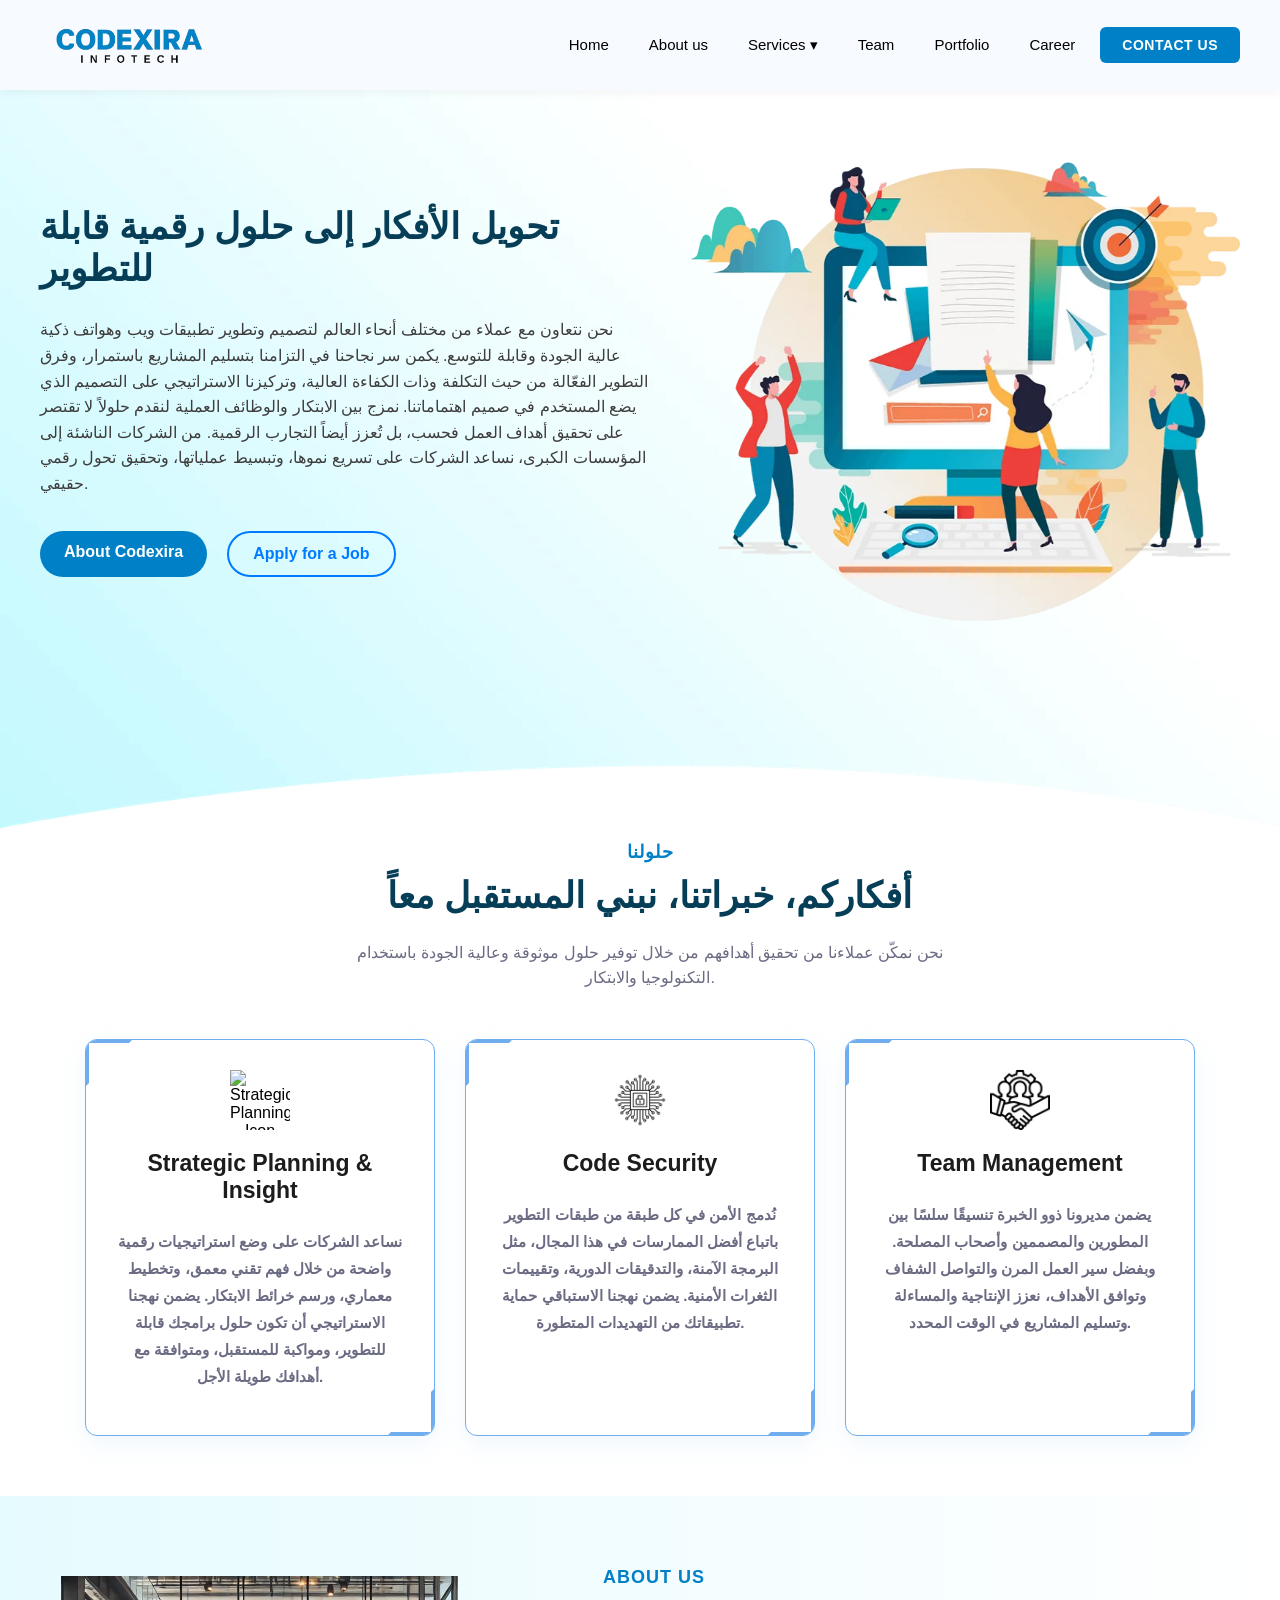
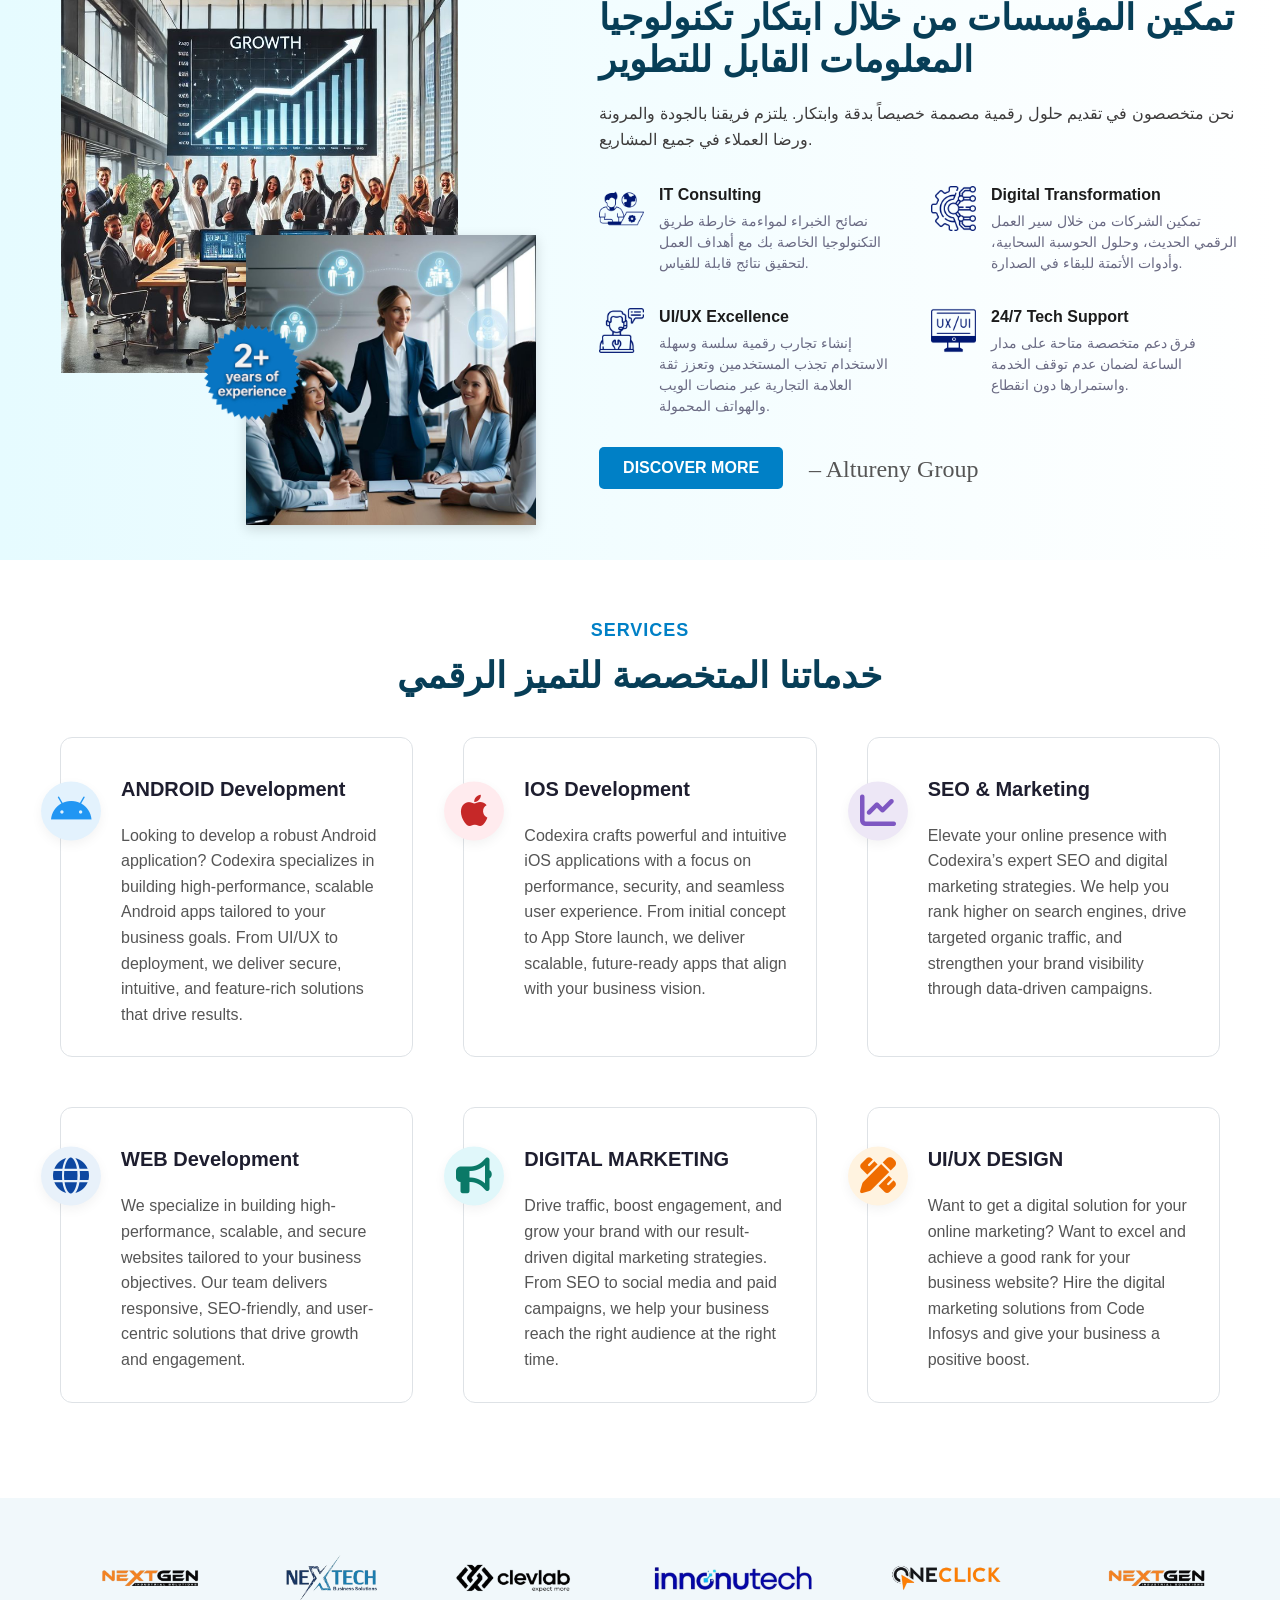
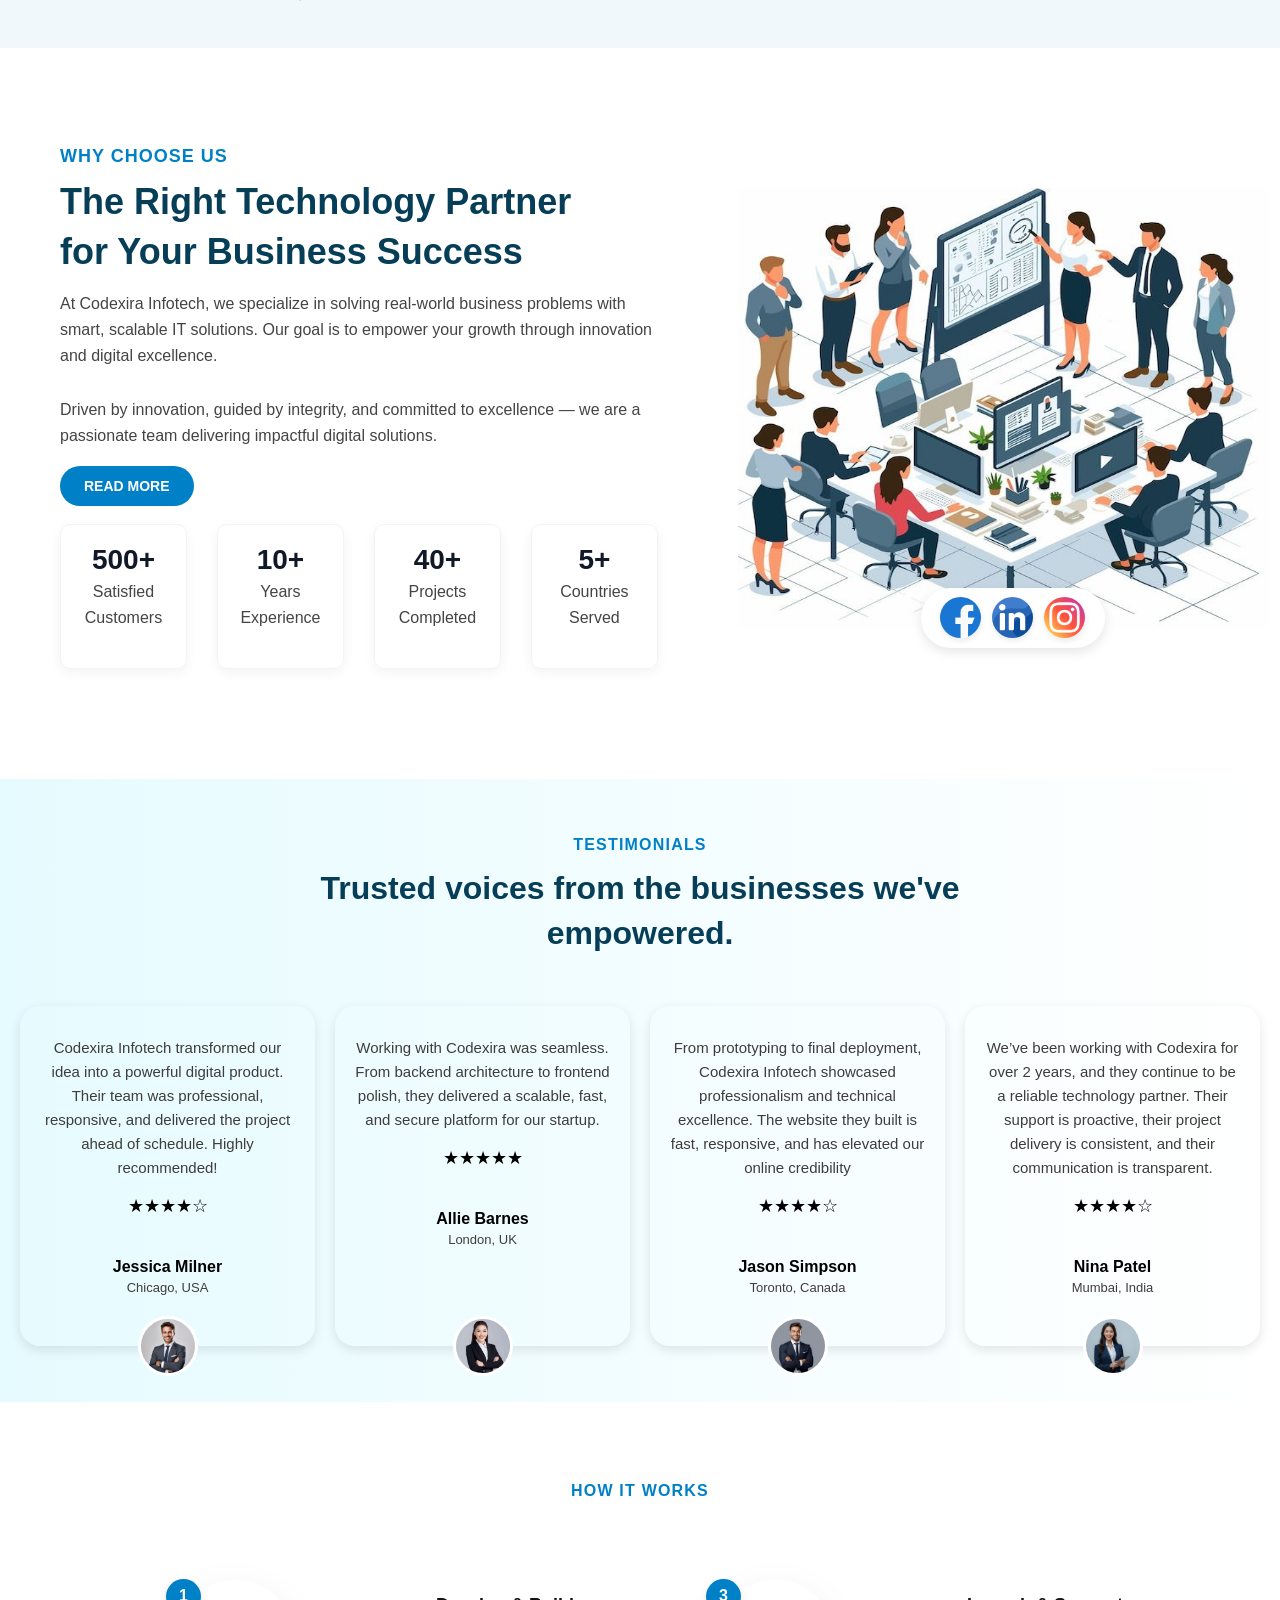
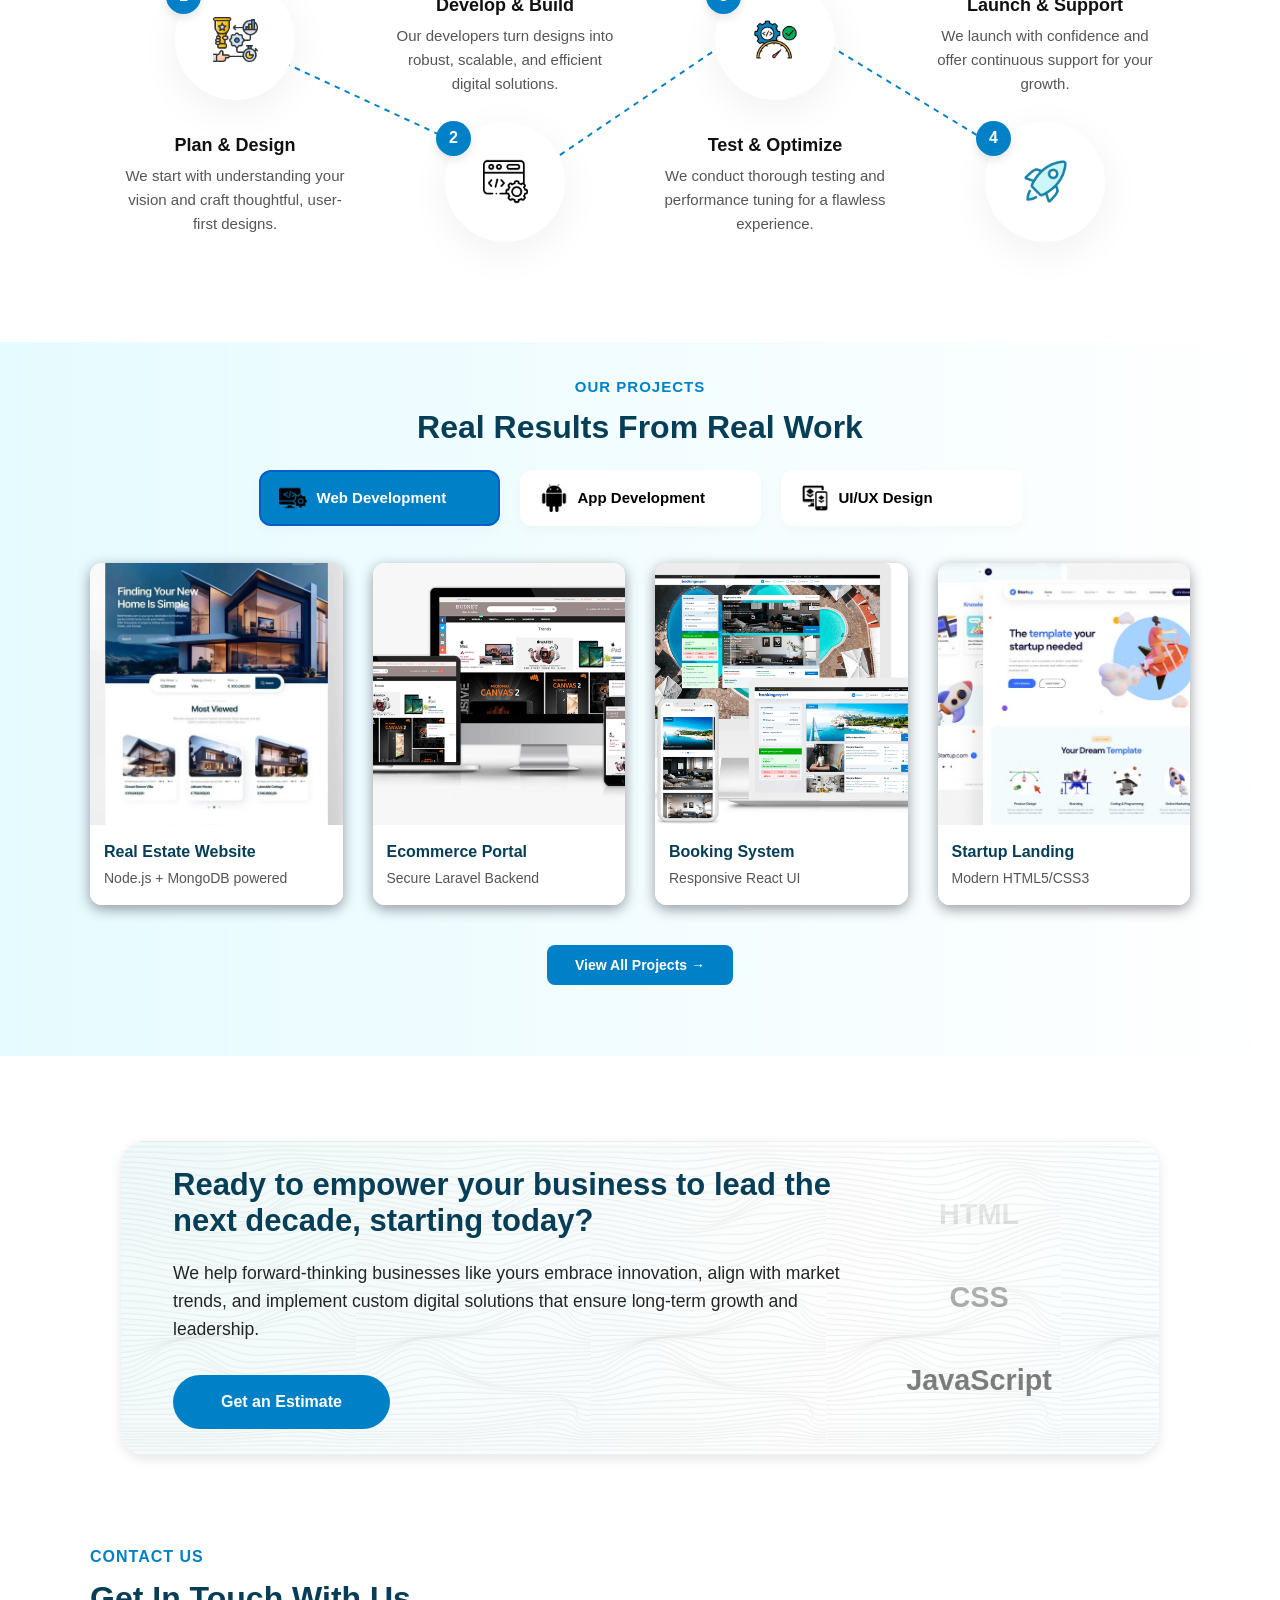
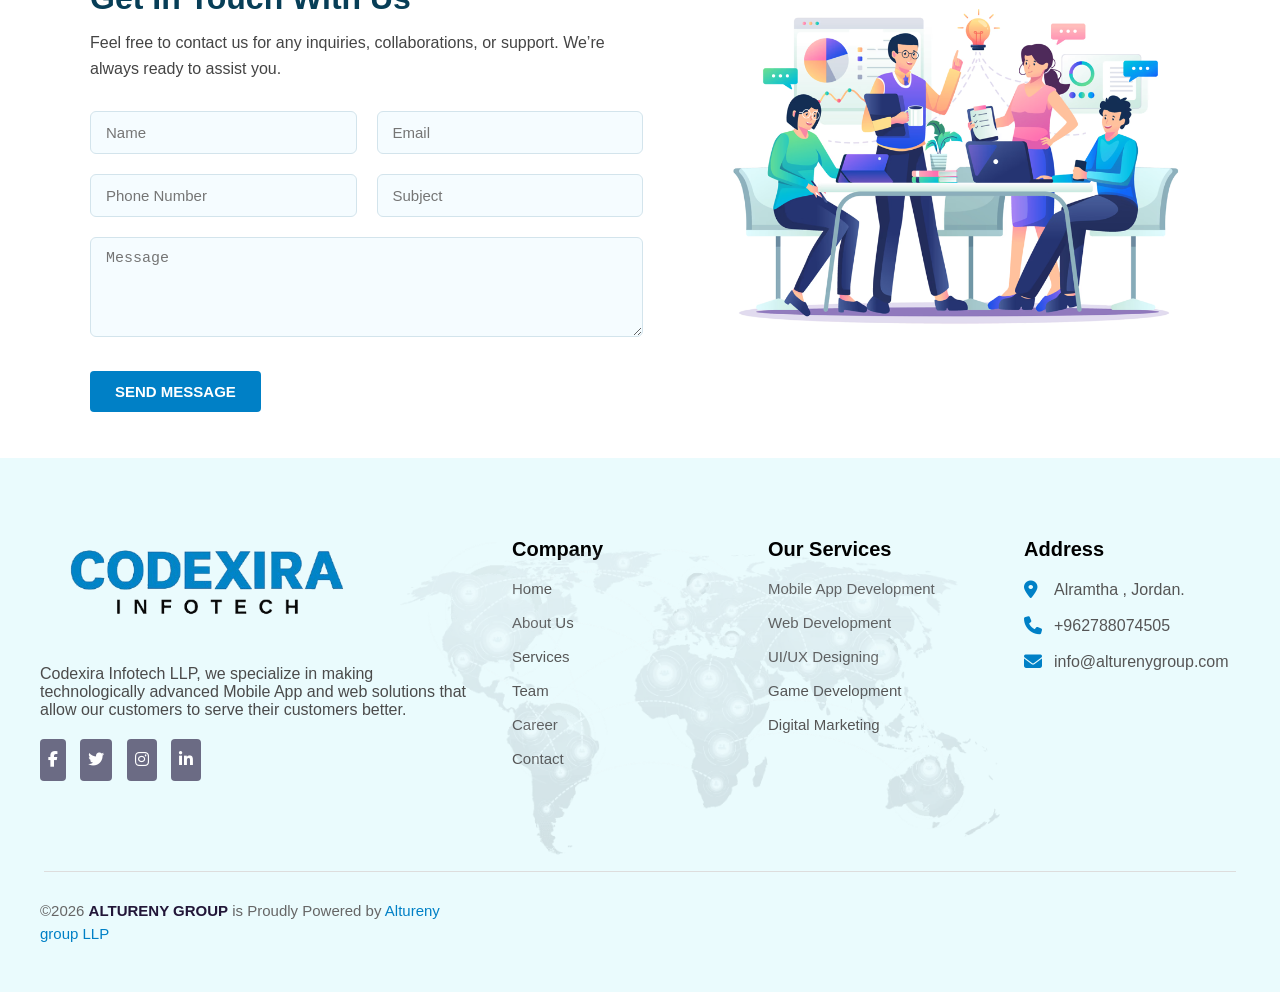
==== commit 72648d4f: "Translate content in index.html to Arabic Translated various sections of the content from English to" ====
--- a/index.html
+++ b/index.html
@@ -145,9 +145,7 @@
       <img src="https://cdn-icons-png.flaticon.com/512/4149/4149646.png" alt="Strategic Planning Icon" />
       <h3>Strategic Planning & Insight</h3>
       <p>
-        We help businesses define clear digital strategies through deep technical insight, architecture planning, and
-        innovation mapping. Our strategic approach ensures your software solutions are scalable, future-ready, and
-        aligned with long-term goals.
+        نساعد الشركات على وضع استراتيجيات رقمية واضحة من خلال فهم تقني معمق، وتخطيط معماري، ورسم خرائط الابتكار. يضمن نهجنا الاستراتيجي أن تكون حلول برامجك قابلة للتطوير، ومواكبة للمستقبل، ومتوافقة مع أهدافك طويلة الأجل.
       </p>
     </div>
 
@@ -155,9 +153,7 @@
       <img src="images/Home/our-icon1.png" alt="Code Security Icon" />
       <h3>Code Security</h3>
       <p>
-        We embed security into every layer of development by following industry best practices like secure coding,
-        regular audits, and vulnerability assessments. Our proactive approach ensures your applications are protected
-        from evolving threats.
+        نُدمج الأمن في كل طبقة من طبقات التطوير باتباع أفضل الممارسات في هذا المجال، مثل البرمجة الآمنة، والتدقيقات الدورية، وتقييمات الثغرات الأمنية. يضمن نهجنا الاستباقي حماية تطبيقاتك من التهديدات المتطورة.
       </p>
     </div>
 
@@ -165,9 +161,7 @@
       <img src="images/Home/our-icon2.png" alt="Team Management Icon" />
       <h3>Team Management</h3>
       <p>
-        Our experienced managers ensure seamless coordination between developers, designers, and stakeholders. With
-        agile workflows, transparent communication, and goal alignment, we drive productivity, accountability, and
-        timely project delivery. </p>
+        يضمن مديرونا ذوو الخبرة تنسيقًا سلسًا بين المطورين والمصممين وأصحاب المصلحة. وبفضل سير العمل المرن والتواصل الشفاف وتوافق الأهداف، نعزز الإنتاجية والمساءلة وتسليم المشاريع في الوقت المحدد. </p>
     </div>
   </div>
 </section>
@@ -191,11 +185,9 @@
       <h4>
         ABOUT US
       </h4>
-      <h2>Empowering Organizations Through Scalable IT Innovation</h2>
-      <p>
-        We specialize in delivering tailored digital solutions with
-        precision and innovation. Our team is committed to quality, agility,
-        and customer satisfaction across all projects.
+      <h2>تمكين المؤسسات من خلال ابتكار تكنولوجيا المعلومات القابل للتطوير</h2>
+      <p>
+        نحن متخصصون في تقديم حلول رقمية مصممة خصيصاً بدقة وابتكار. يلتزم فريقنا بالجودة والمرونة ورضا العملاء في جميع المشاريع.
       </p>
       <div class="about-modern-boxes">
         <div class="box">
@@ -203,8 +195,7 @@
           <div>
             <h5>IT Consulting</h5>
             <p>
-              Expert advice to align your technology roadmap with business
-              goals for measurable outcomes.
+              نصائح الخبراء لمواءمة خارطة طريق التكنولوجيا الخاصة بك مع أهداف العمل لتحقيق نتائج قابلة للقياس.
             </p>
           </div>
         </div>
@@ -213,8 +204,7 @@
           <div>
             <h5>Digital Transformation</h5>
             <p>
-              Empowering businesses with modern digital workflows, cloud
-              solutions, and automation tools to stay ahead.
+              تمكين الشركات من خلال سير العمل الرقمي الحديث، وحلول الحوسبة السحابية، وأدوات الأتمتة للبقاء في الصدارة.
             </p>
           </div>
         </div>
@@ -223,9 +213,7 @@
           <div>
             <h5>UI/UX Excellence</h5>
             <p>
-              Creating seamless, user-friendly digital experiences that
-              engage users and enhance brand trust across web and mobile
-              platforms.
+              إنشاء تجارب رقمية سلسة وسهلة الاستخدام تجذب المستخدمين وتعزز ثقة العلامة التجارية عبر منصات الويب والهواتف المحمولة.
             </p>
           </div>
         </div>
@@ -234,8 +222,7 @@
           <div>
             <h5>24/7 Tech Support</h5>
             <p>
-              Dedicated support teams available round the clock to ensure
-              zero downtime and uninterrupted service.
+              فرق دعم متخصصة متاحة على مدار الساعة لضمان عدم توقف الخدمة واستمرارها دون انقطاع.
             </p>
           </div>
         </div>
@@ -243,7 +230,7 @@
       <div class="read-more">
         <button> <a href="About.html" style="color: white; text-decoration: none;">Discover More</a>
         </button>
-        <div class="signature">– Codexira Infotech</div>
+        <div class="signature">– Altureny Group</div>
       </div>
     </div>
   </div>
@@ -258,7 +245,7 @@
     Services
   </span>
   <h2>
-    Codexira’s Specialized Services for Digital Excellence
+    خدماتنا المتخصصة للتميز الرقمي
   </h2>
 </div>
 
@@ -966,4 +953,4 @@
 
 </body>
 
-</html>+</html>
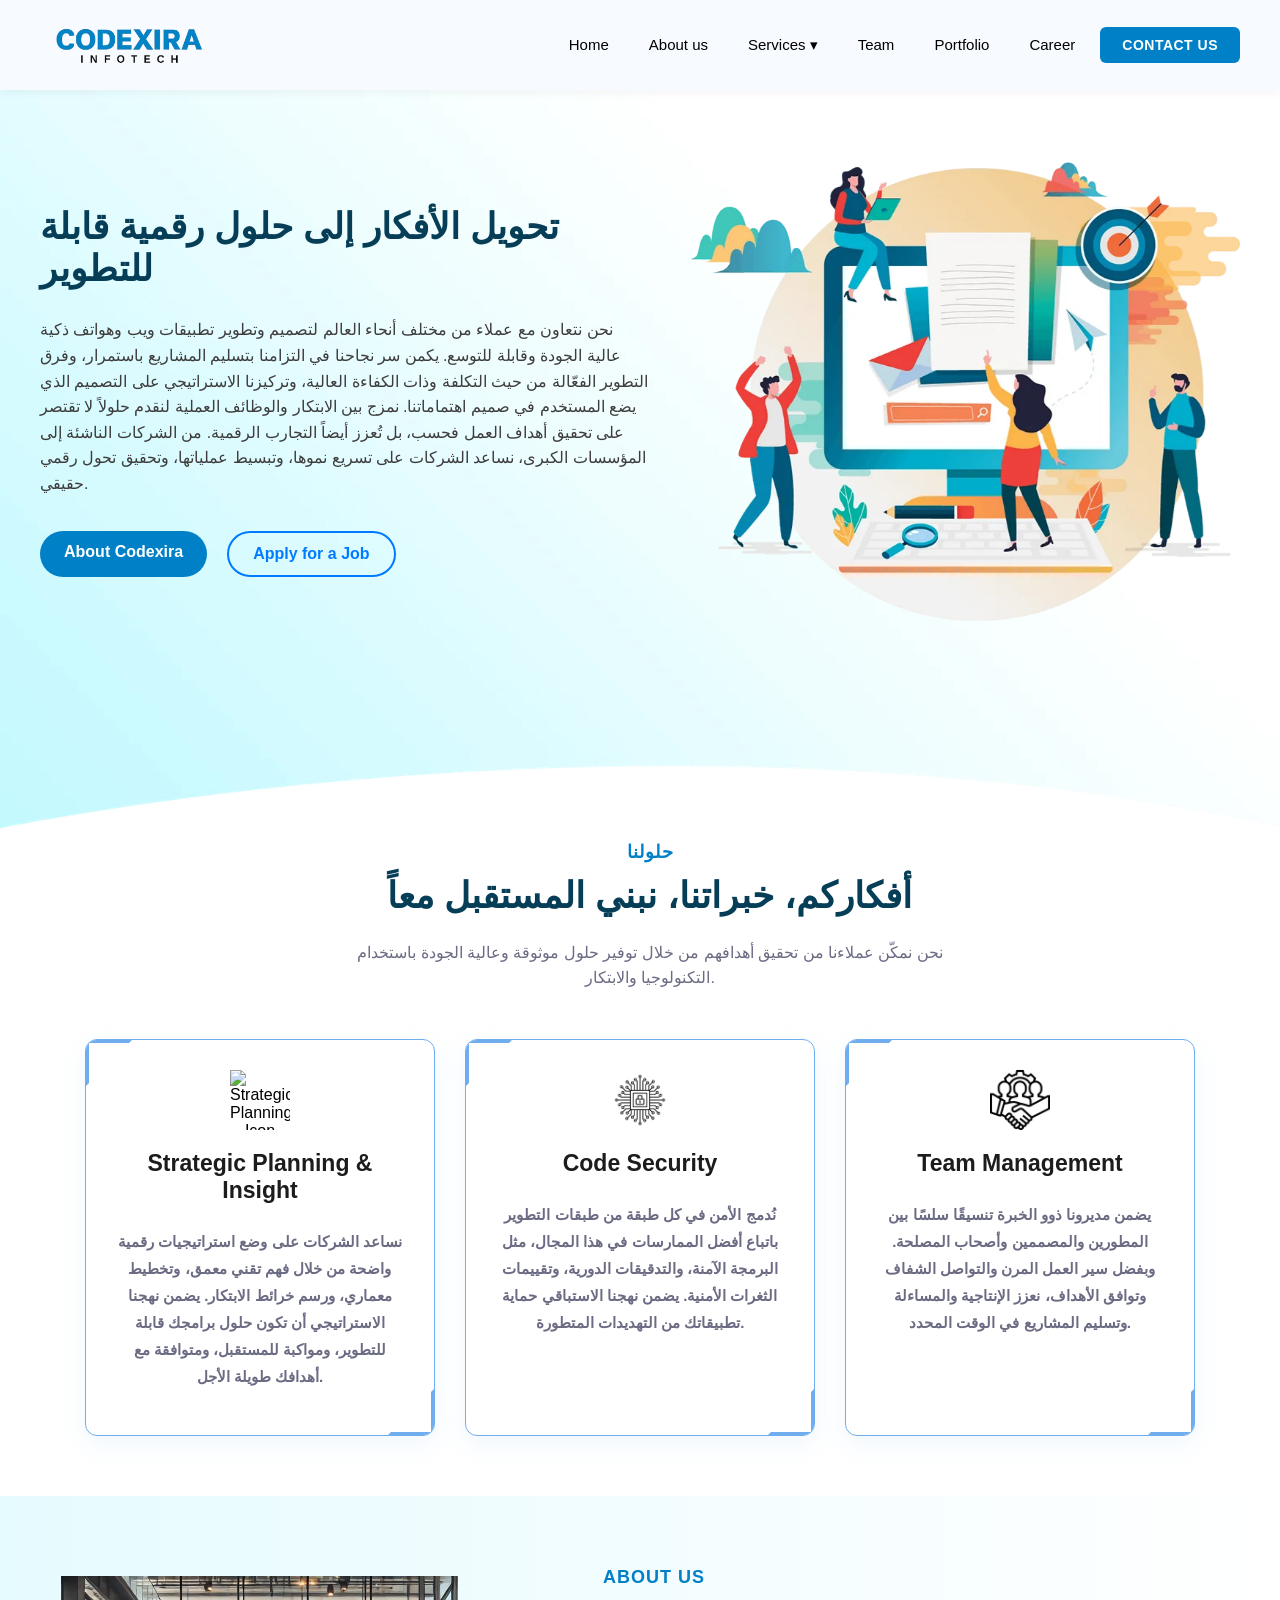
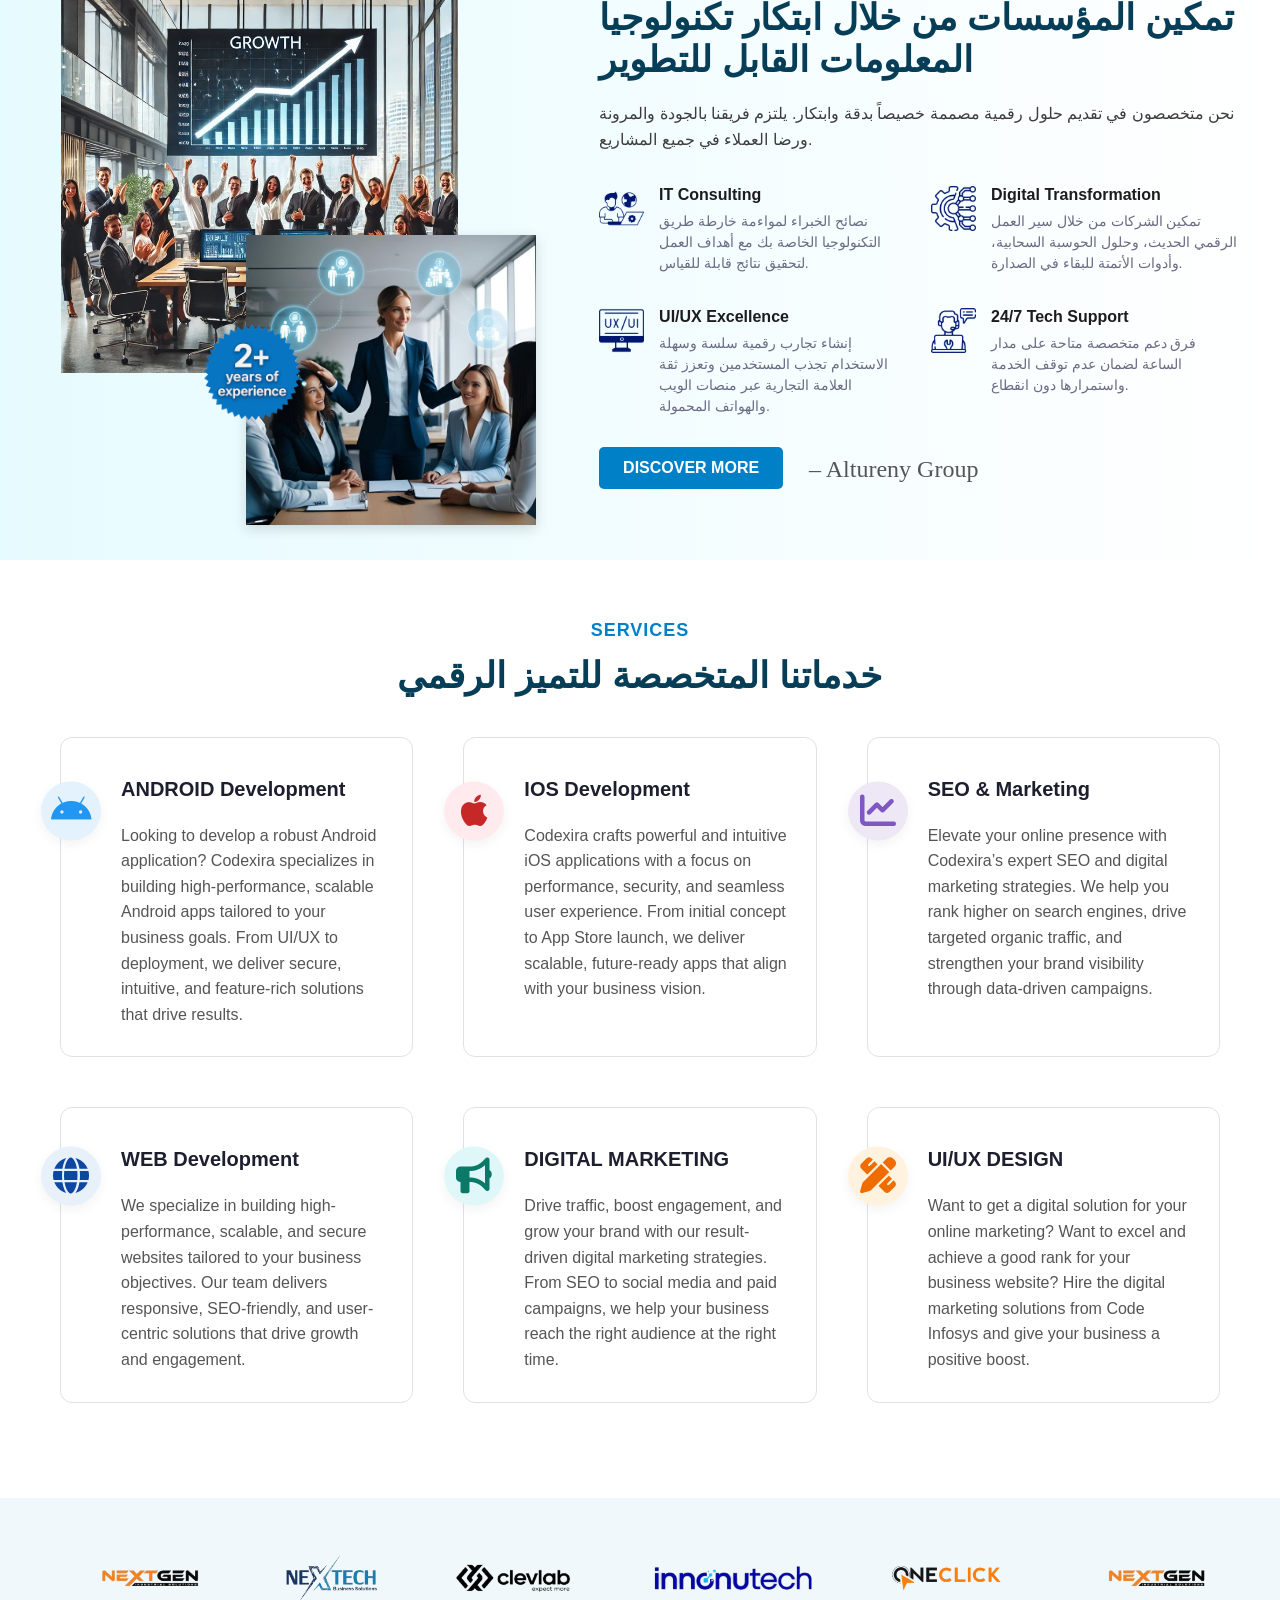
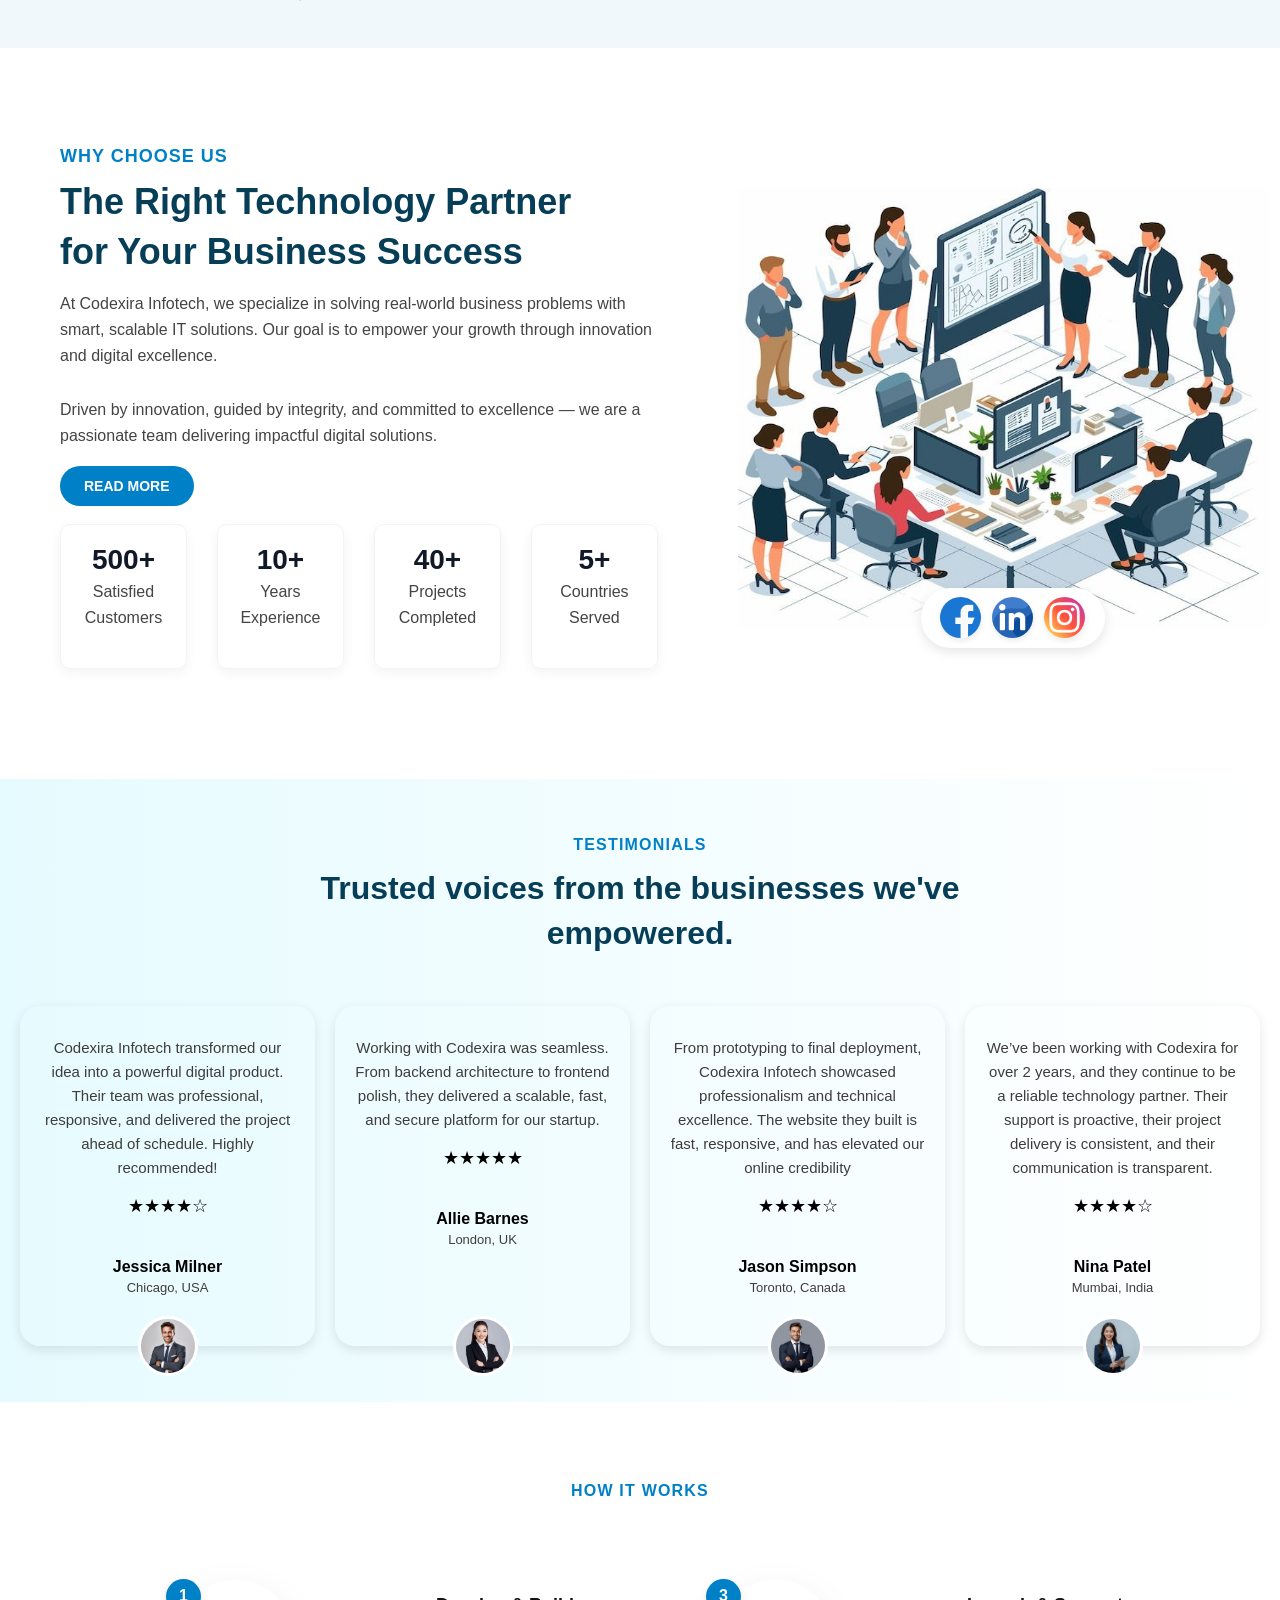
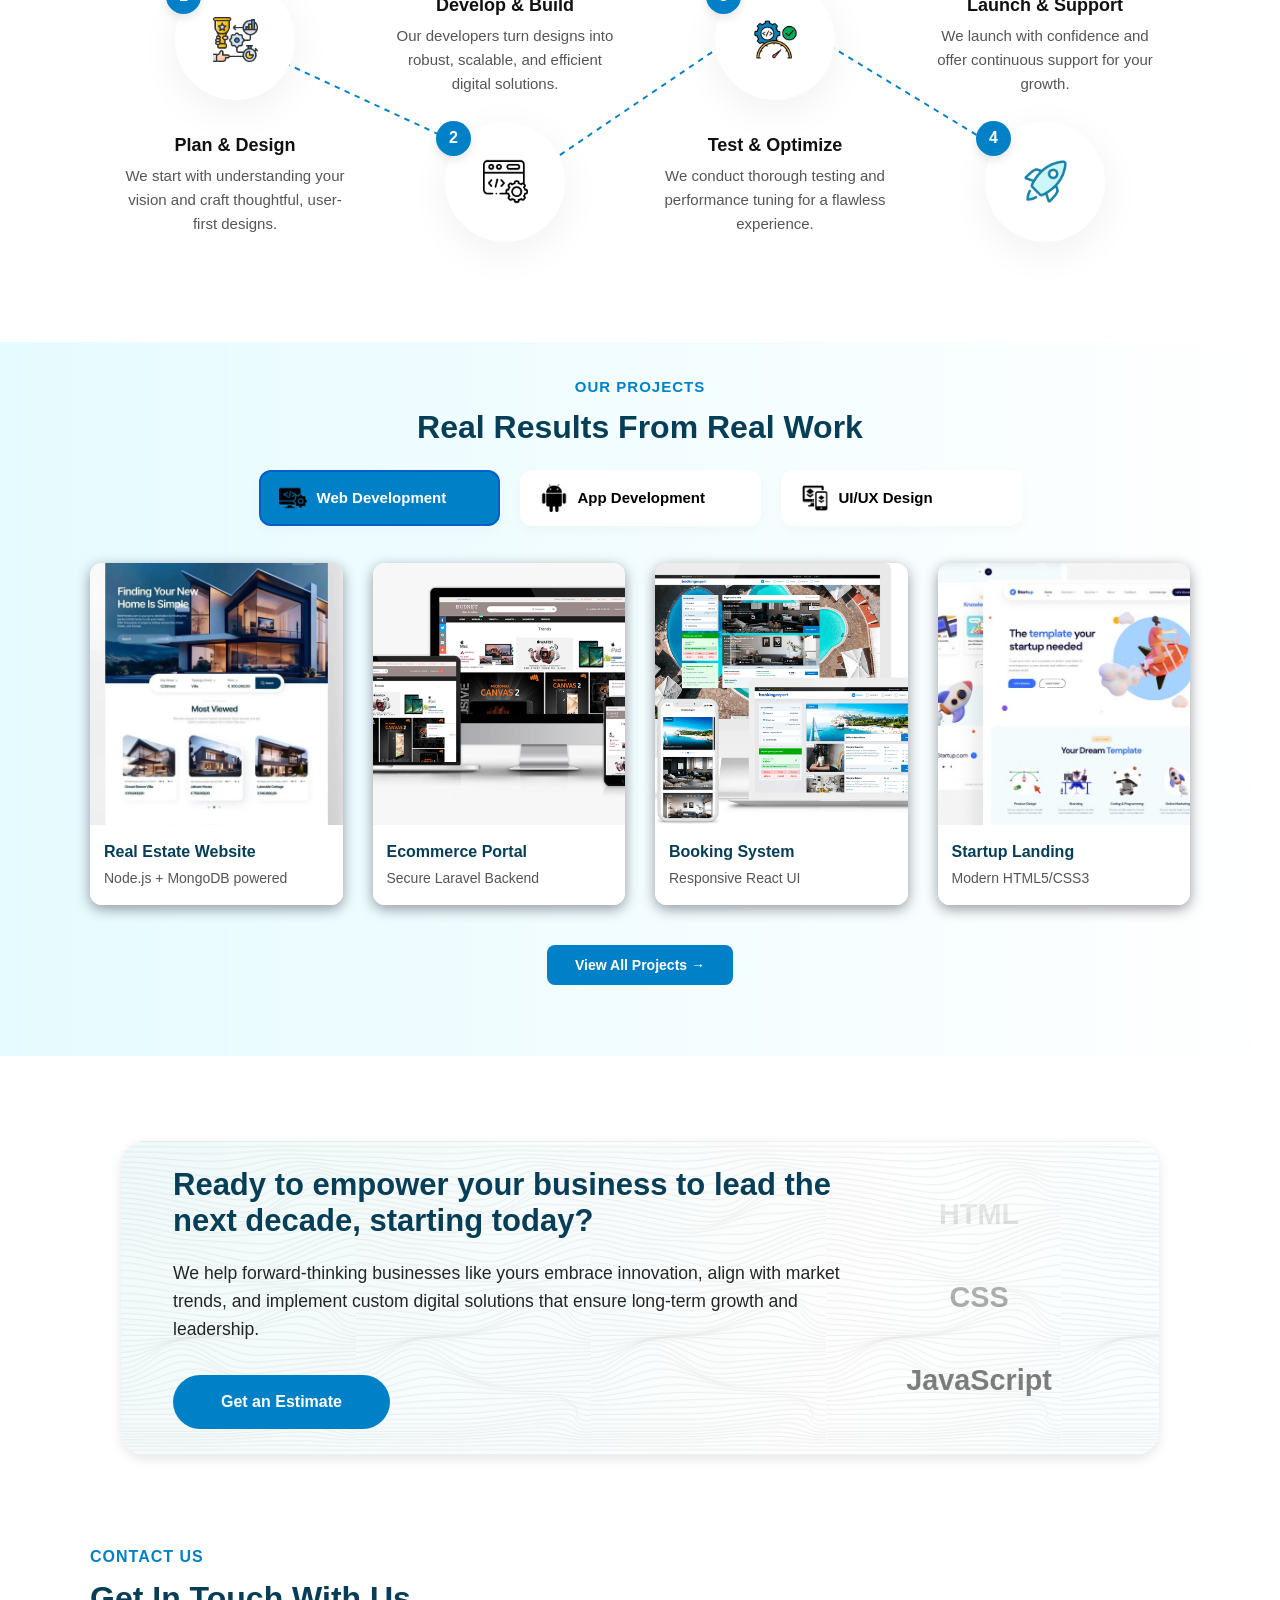
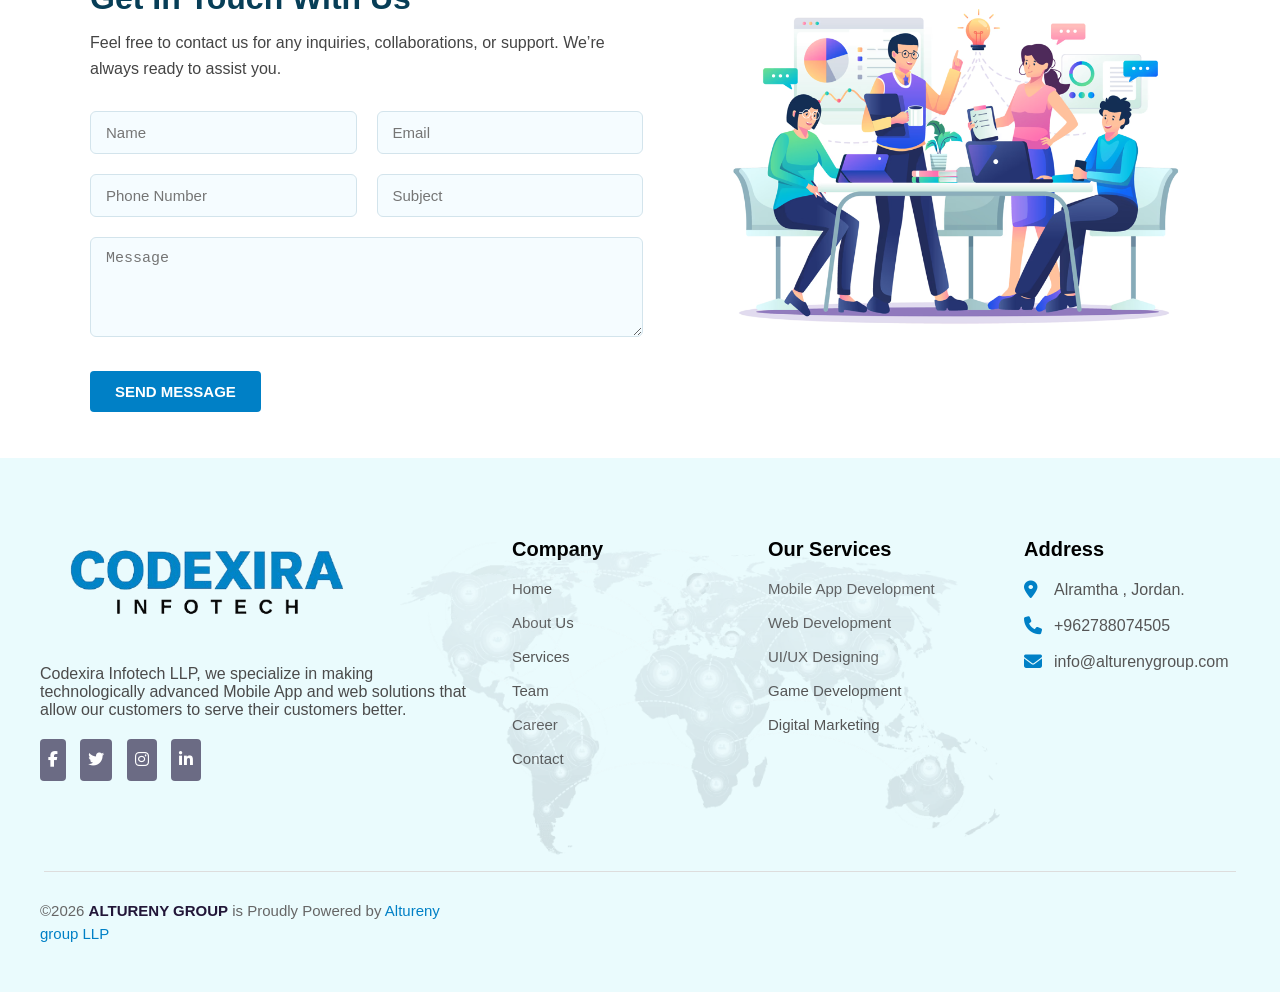
==== commit b1c582a6: "Swap images for UI/UX Excellence and Tech Support" ====
--- a/index.html
+++ b/index.html
@@ -209,7 +209,7 @@
           </div>
         </div>
         <div class="box">
-          <img src="images/Home/about-icon3.png" alt="image" />
+          <img src="images/Home/about-icon4.png" alt="image" />
           <div>
             <h5>UI/UX Excellence</h5>
             <p>
@@ -218,7 +218,7 @@
           </div>
         </div>
         <div class="box">
-          <img src="images/Home/about-icon4.png" alt="image" />
+          <img src="images/Home/about-icon3.png" alt="image" />
           <div>
             <h5>24/7 Tech Support</h5>
             <p>
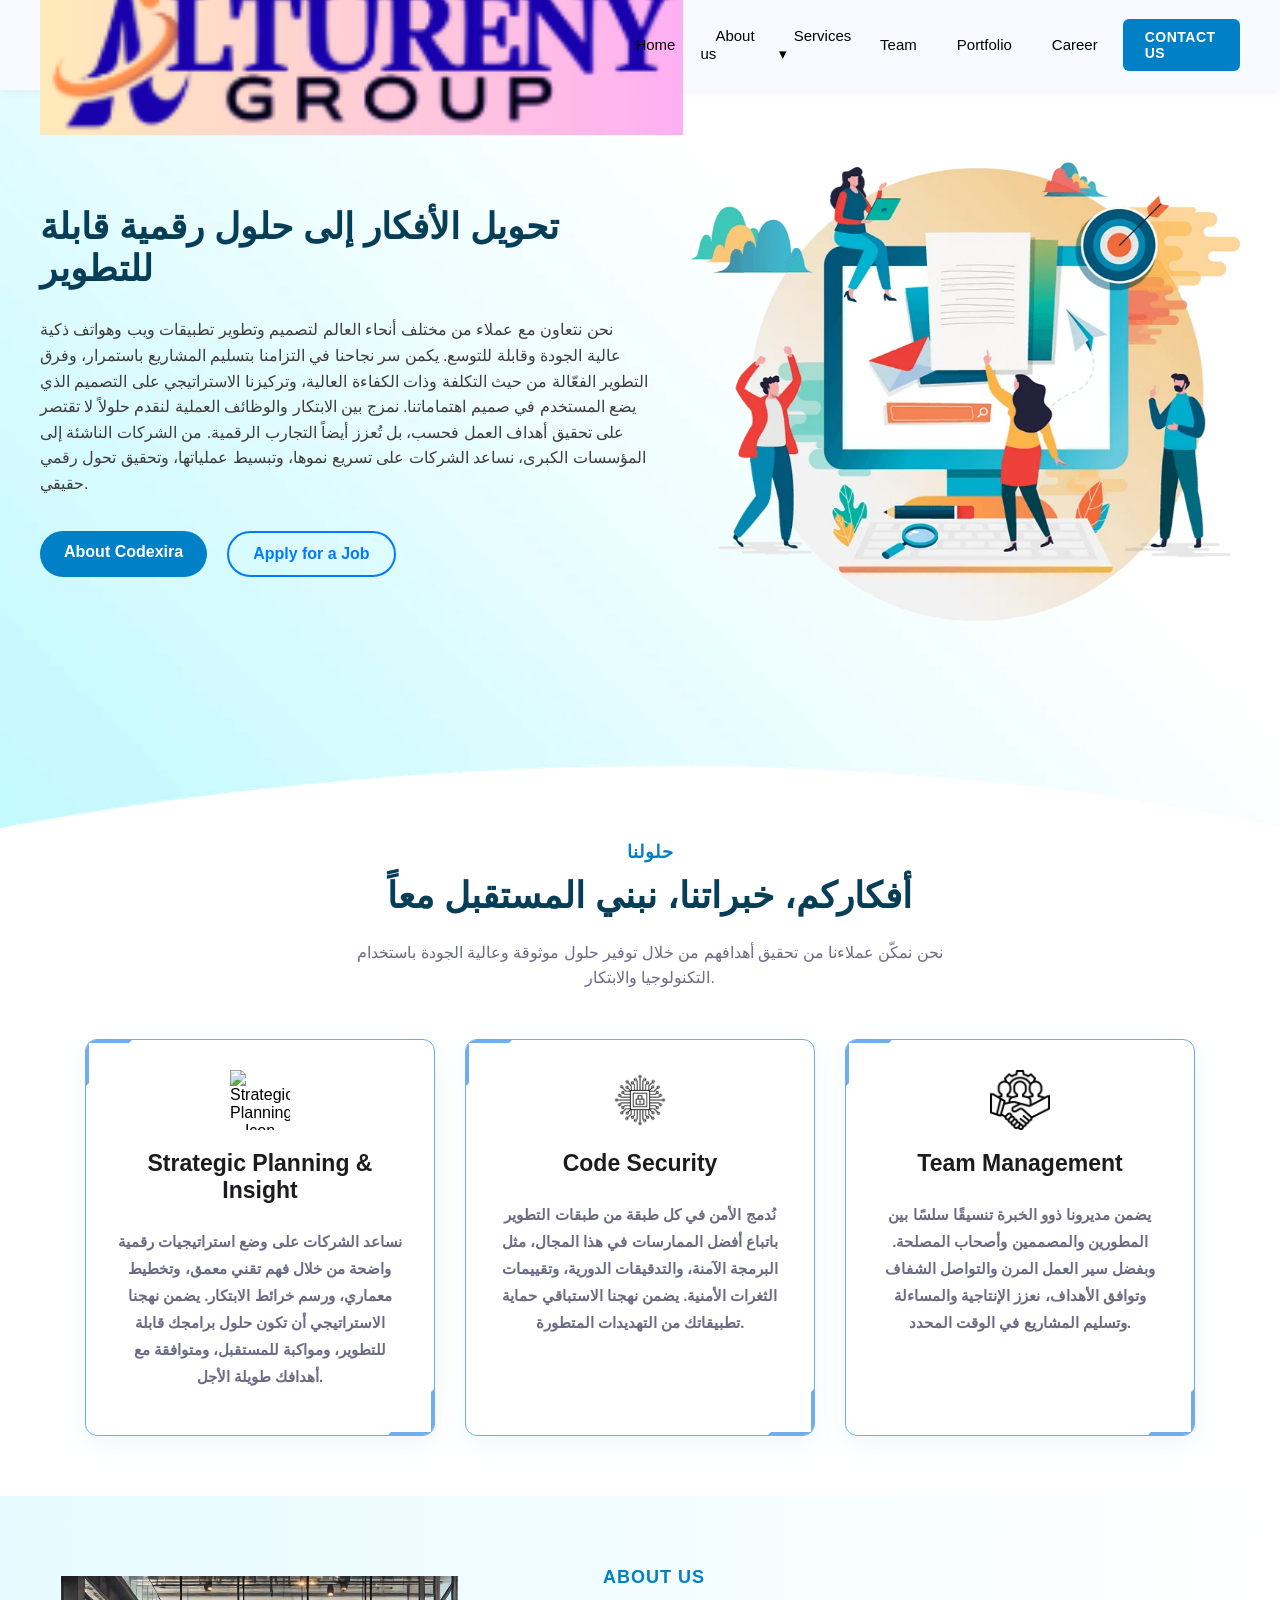
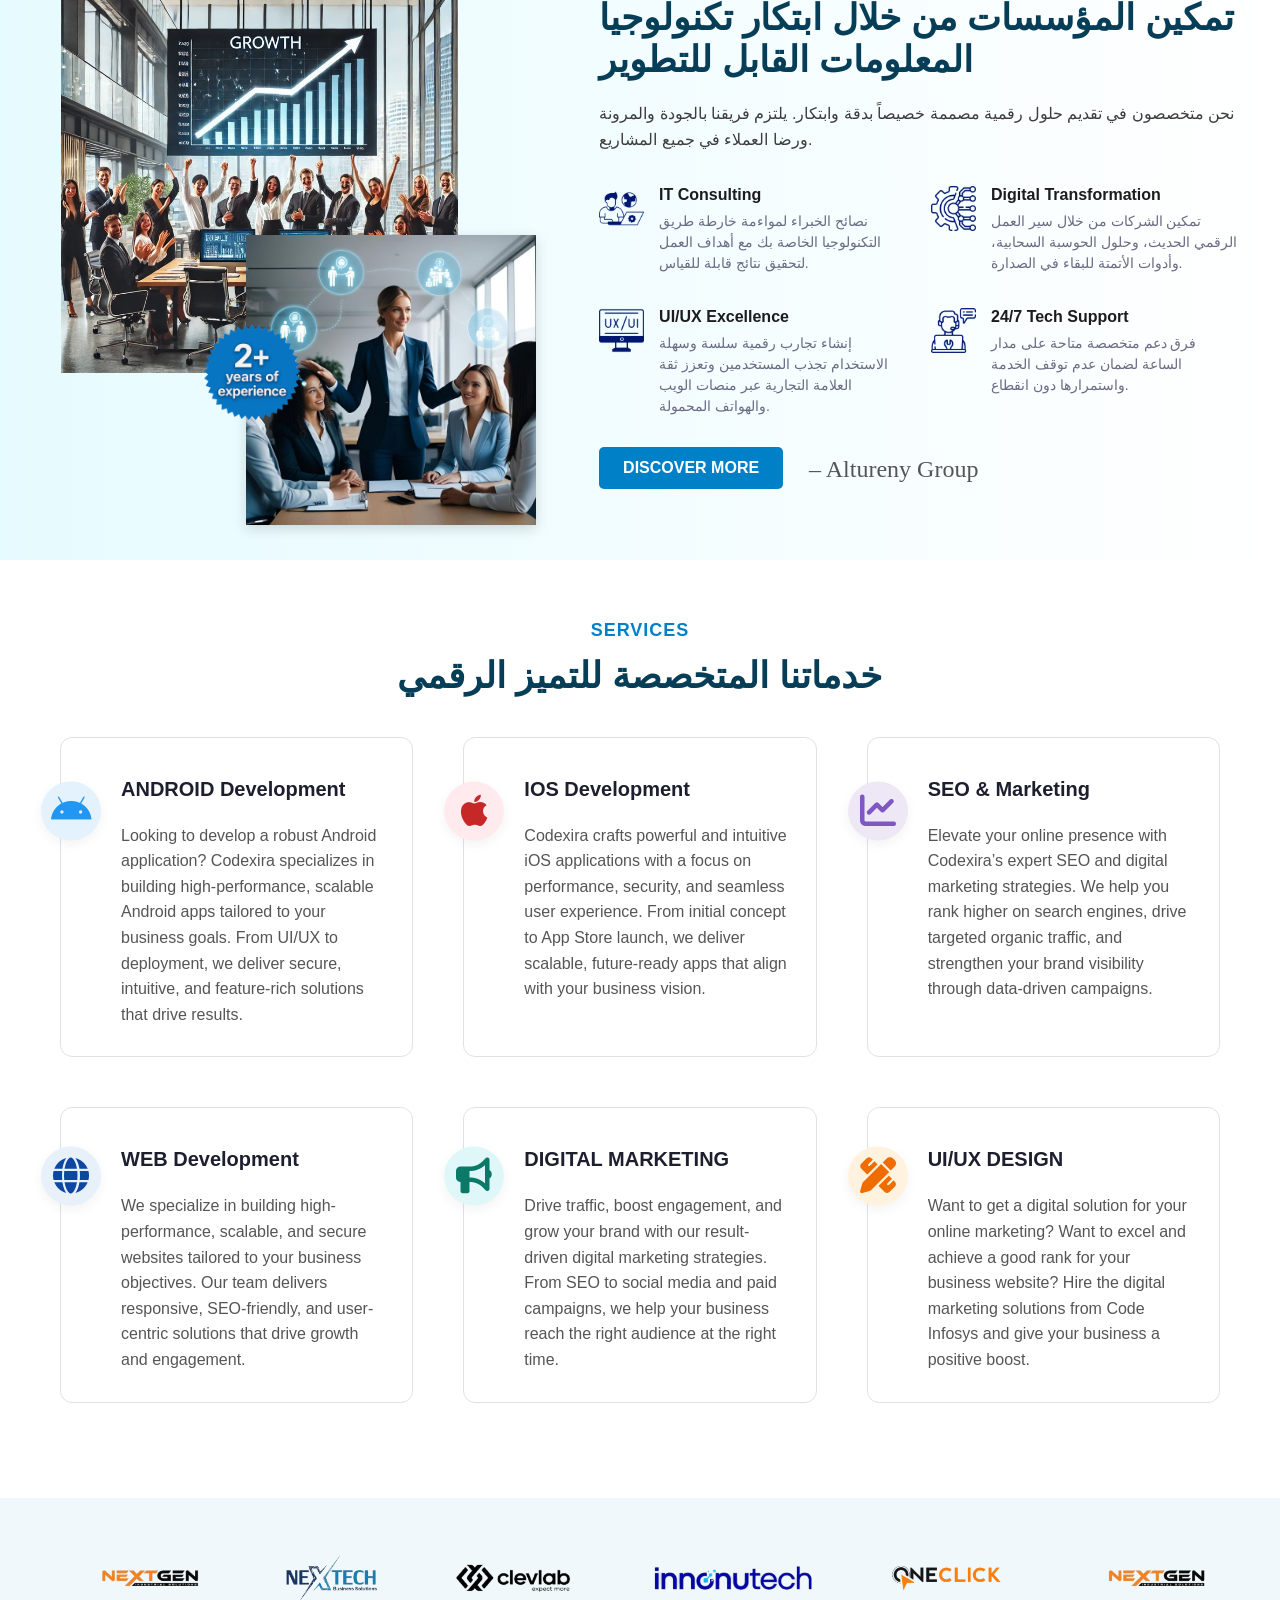
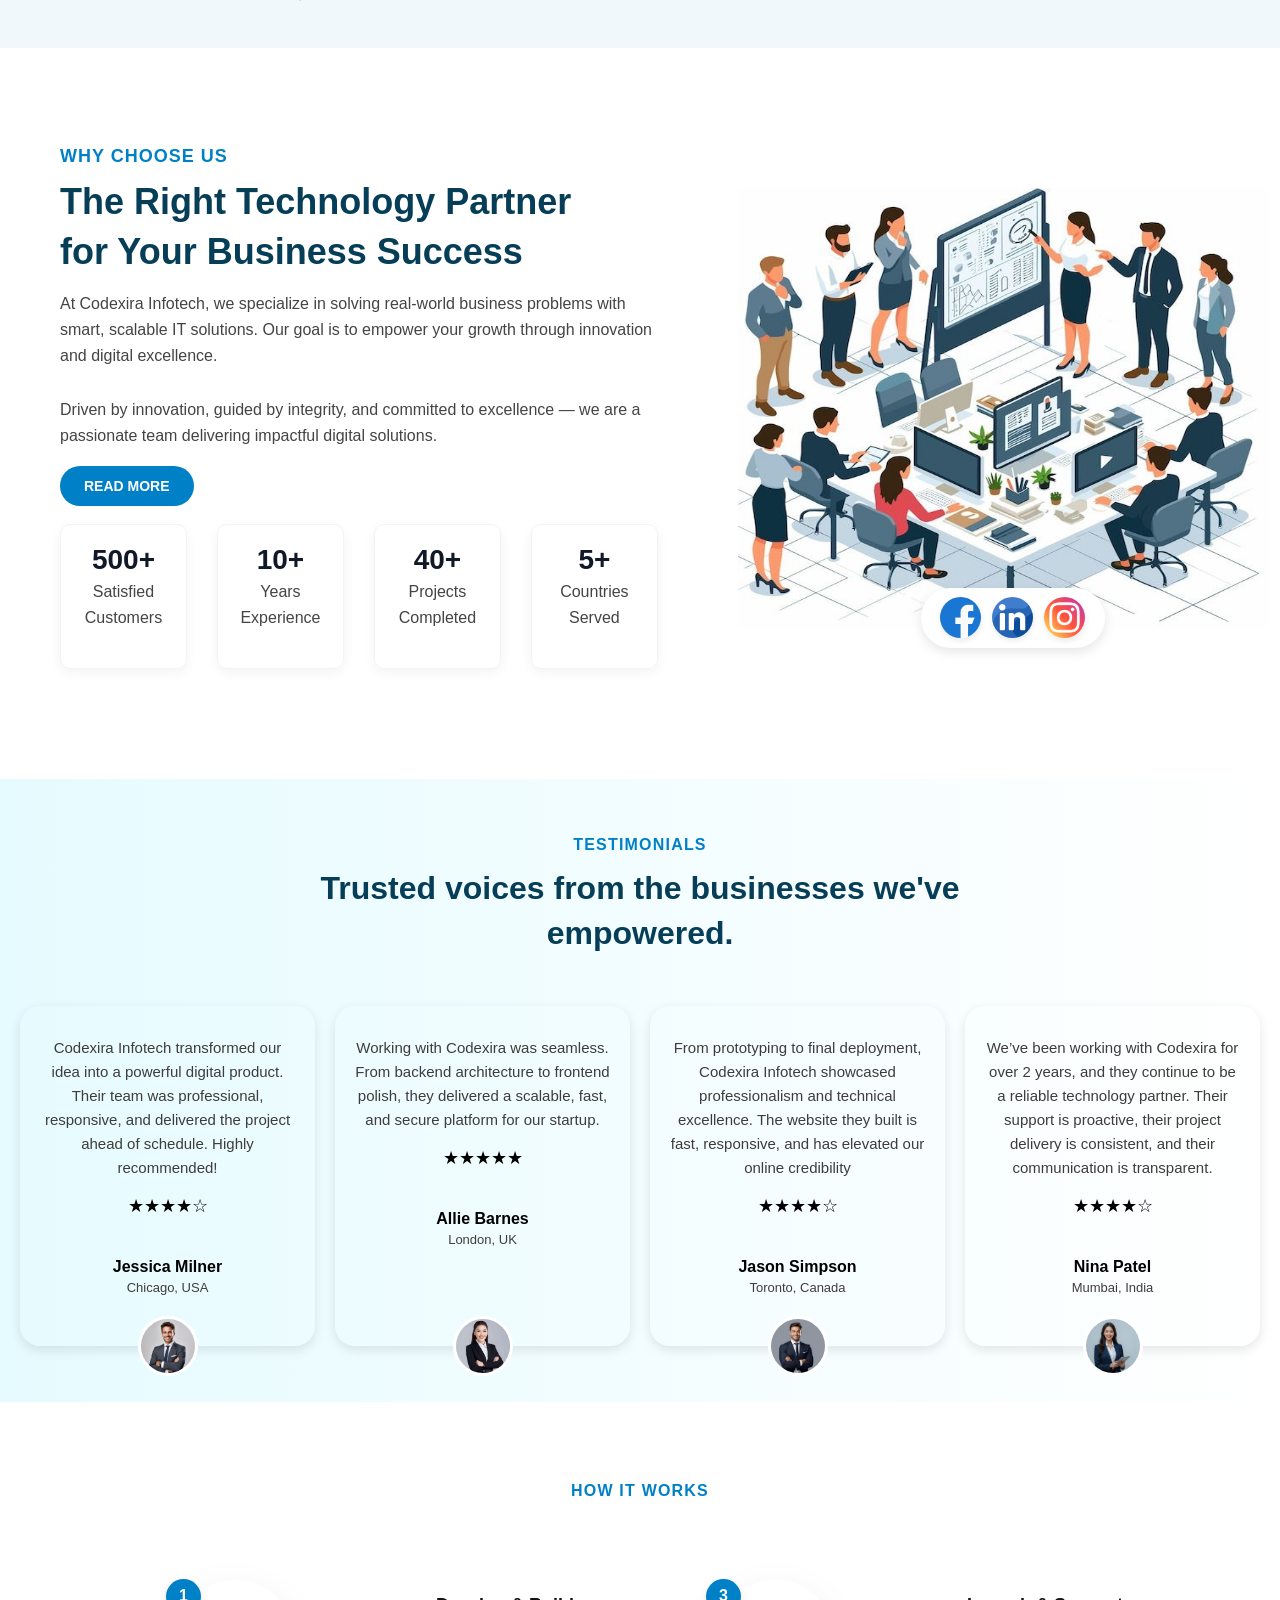
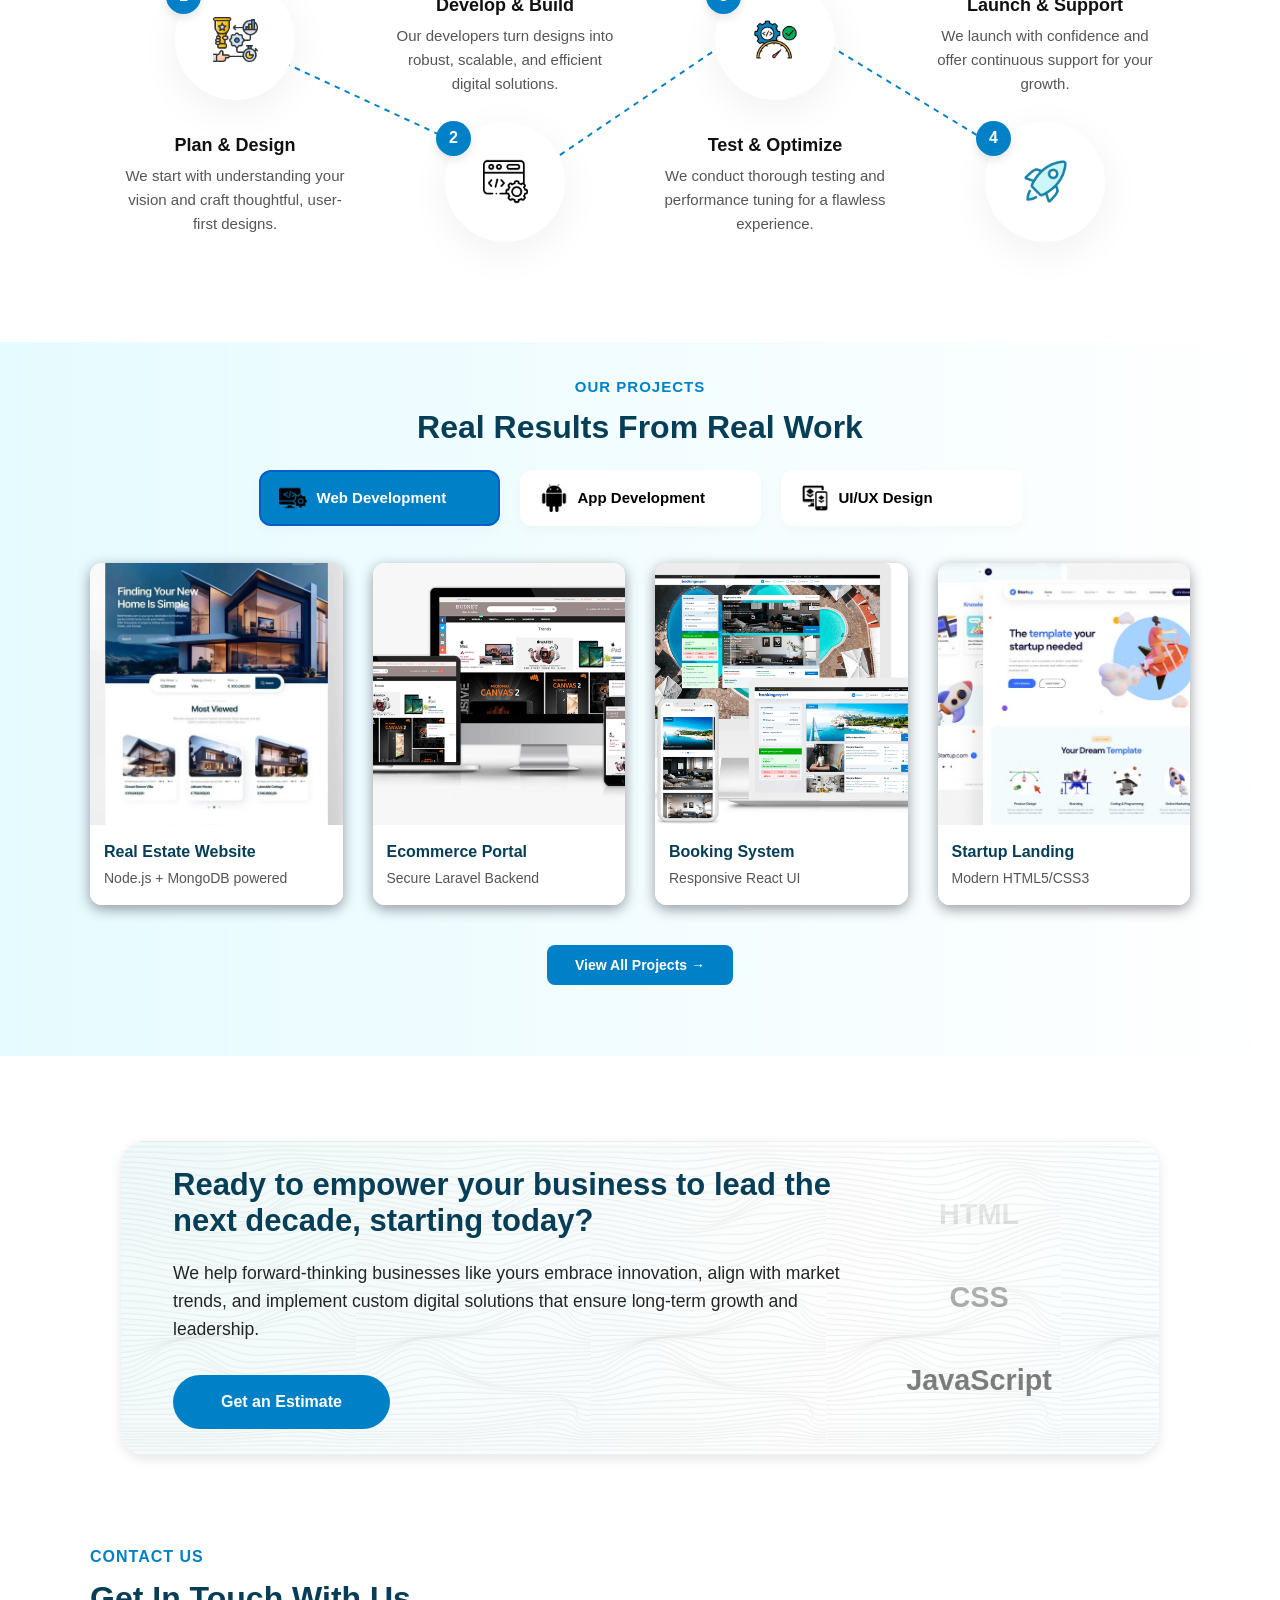
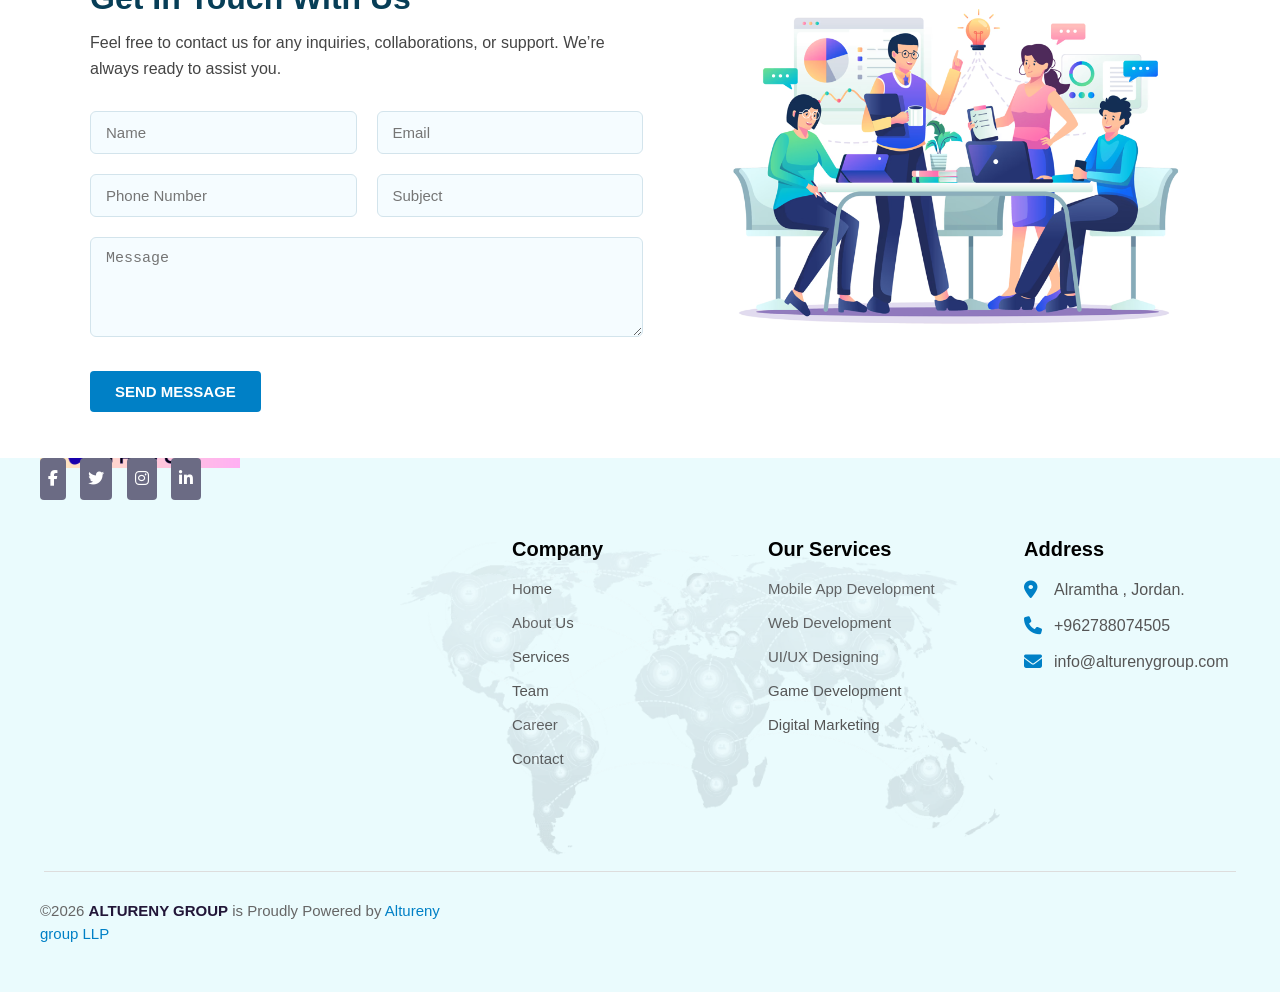
==== commit c4b62522: "Resize logo and update CSS properties Adjusted logo height and added styles for better display." ====
--- a/index.html
+++ b/index.html
@@ -63,10 +63,10 @@
   <div class="mobile-nav-header">
     <div class="mobile-logo">
       <img src="images/Home/logo.png" alt="Codexira Logo" style="
-              height: 180px;
-              margin-top: -60px;
-              margin-bottom: -60px;
-              display: block;
+                height: 60px;          /* تم تصغير الارتفاع ليناسب الأبعاد الجديدة */
+                width: auto;           /* يمنع تمطيط الشعار ويحافظ على أبعاده */
+                object-fit: contain;   /* يضمن احتواء اللوجو داخل المساحة المتاحة */
+                display: block;
             " />
     </div>
     <div class="close-btn" id="close-menu">×</div>
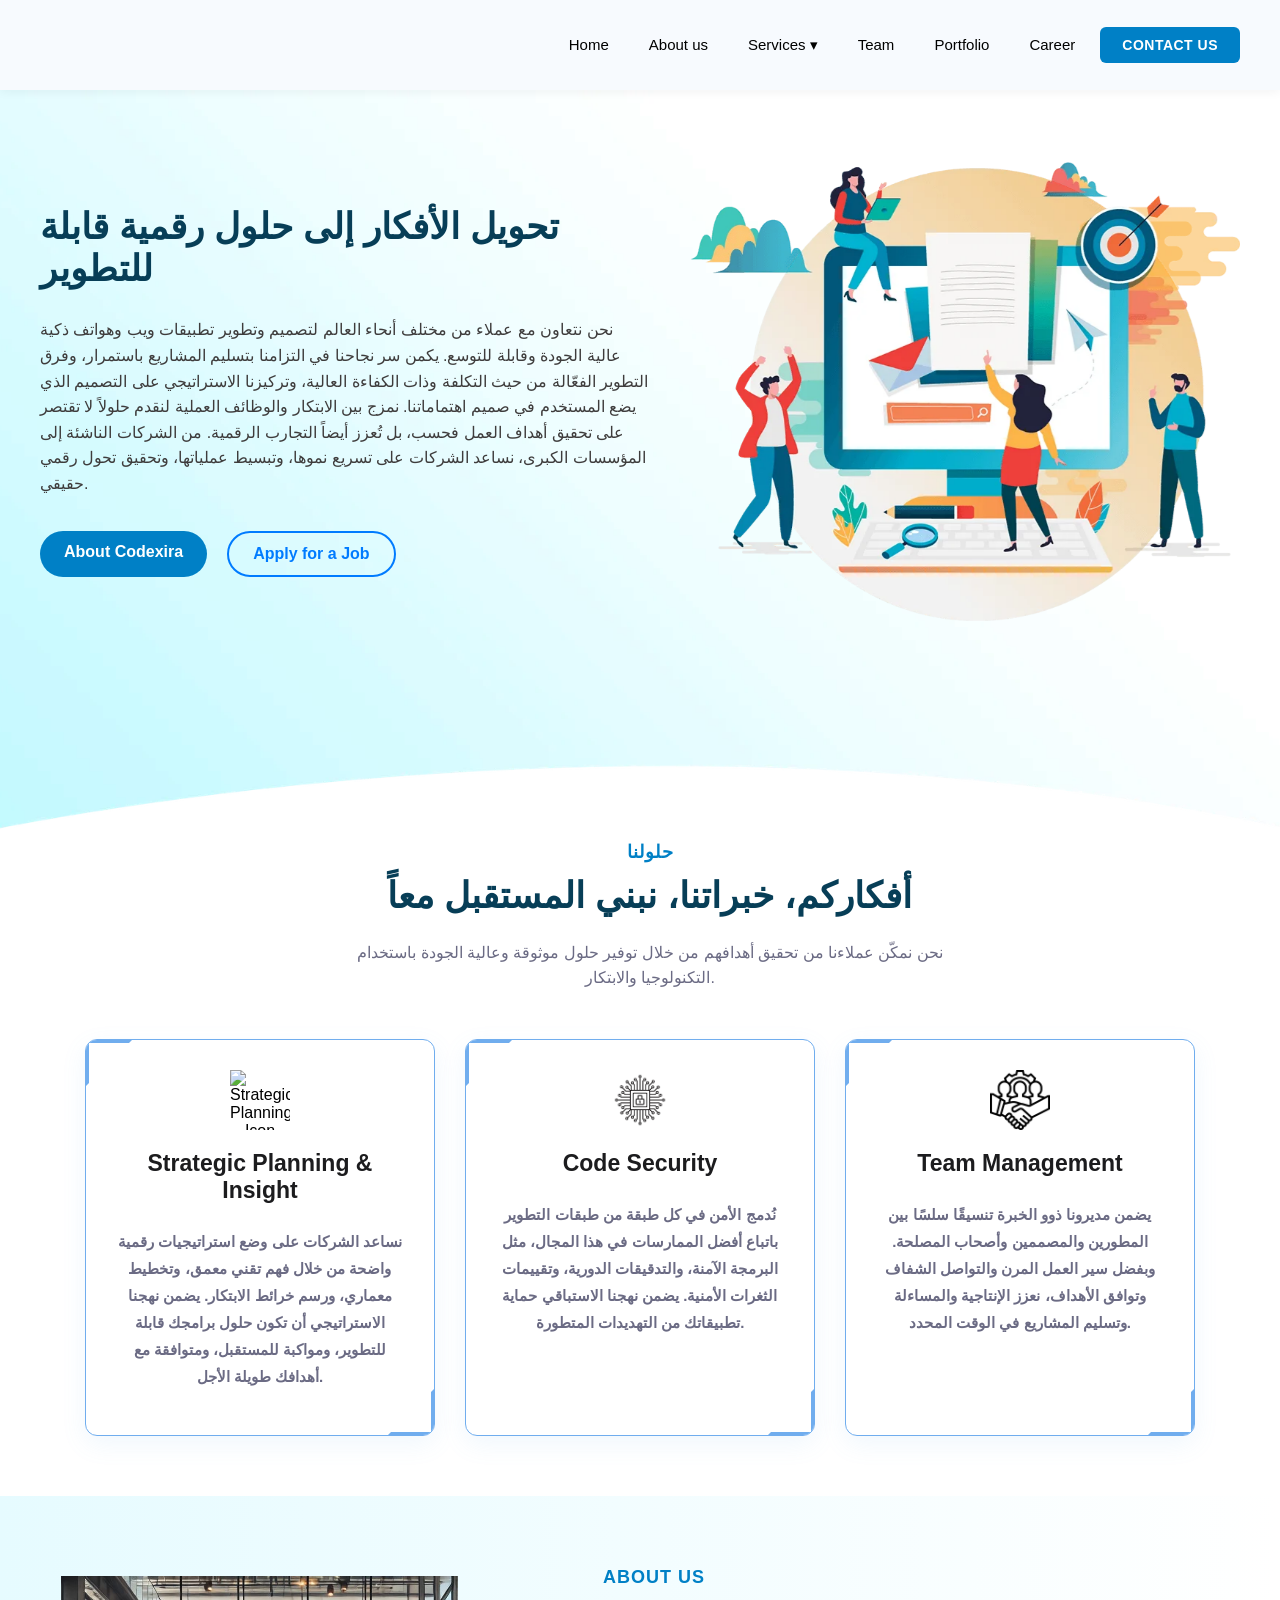
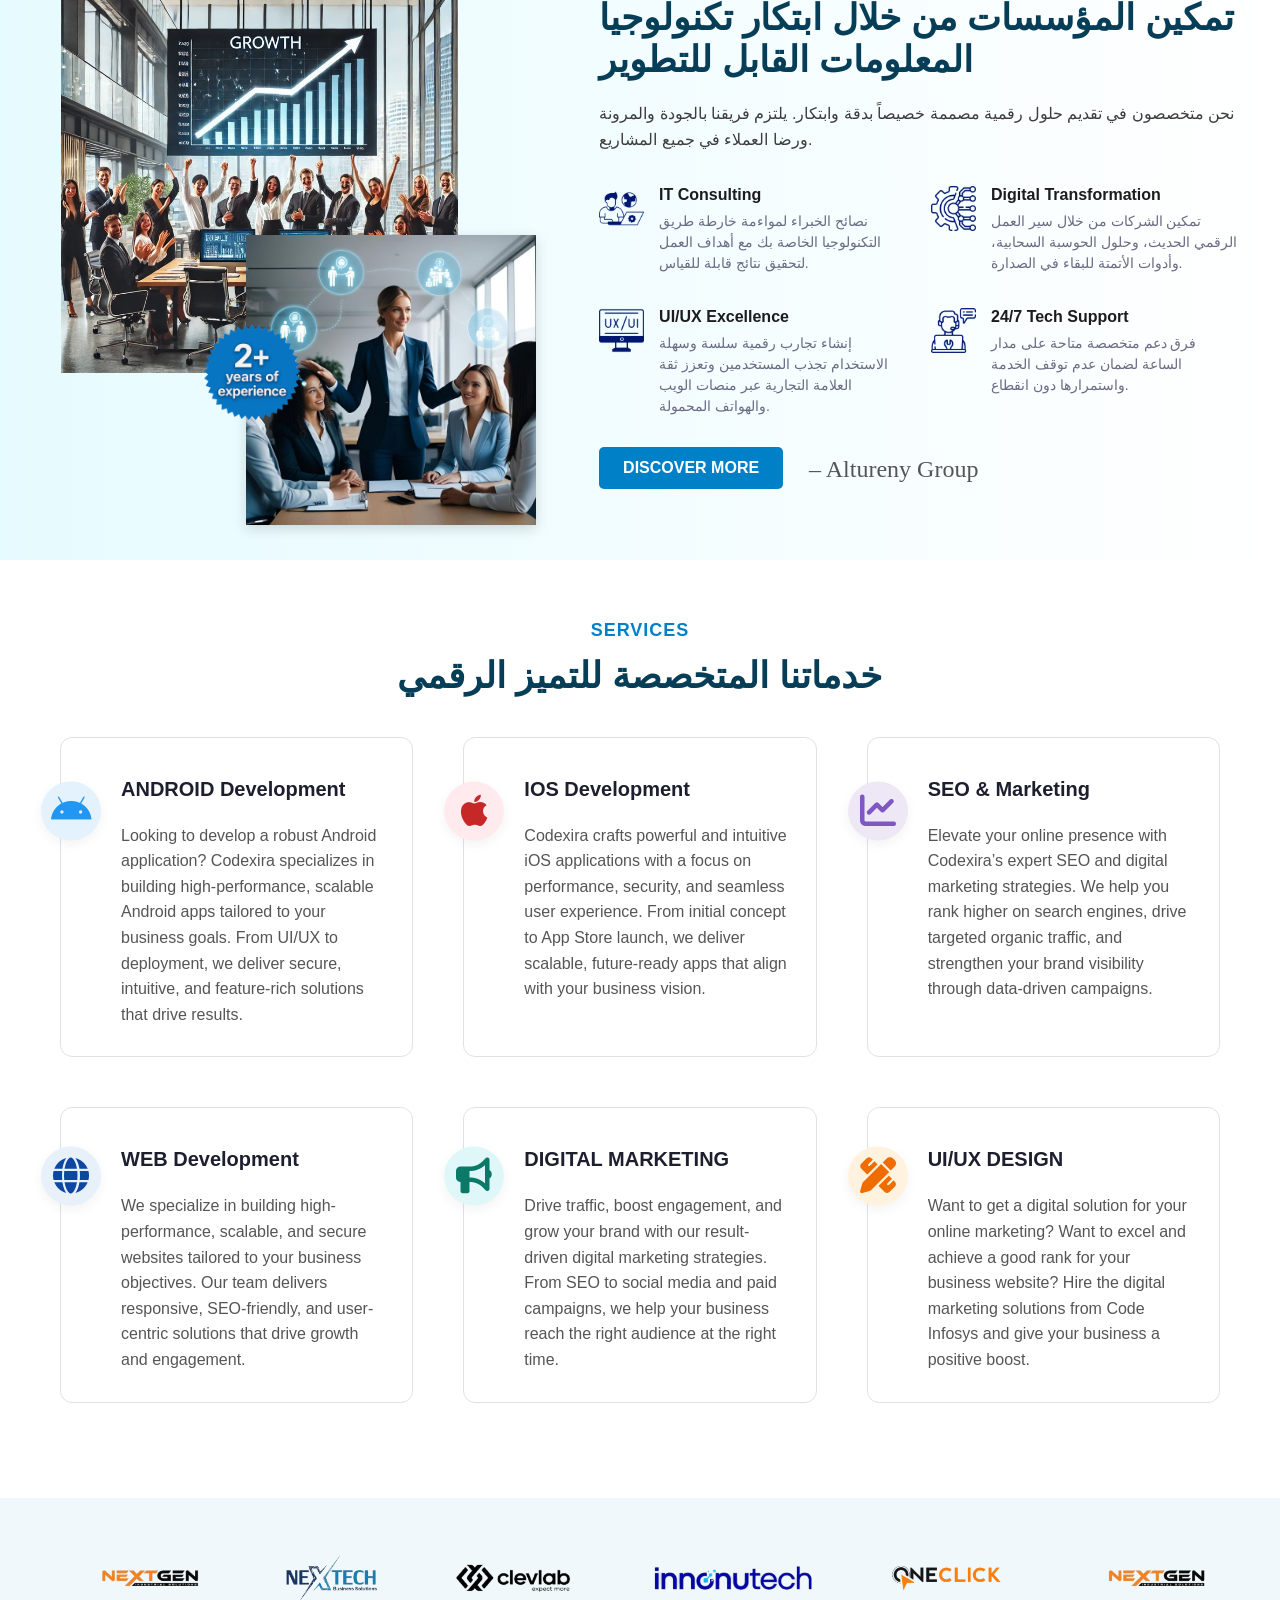
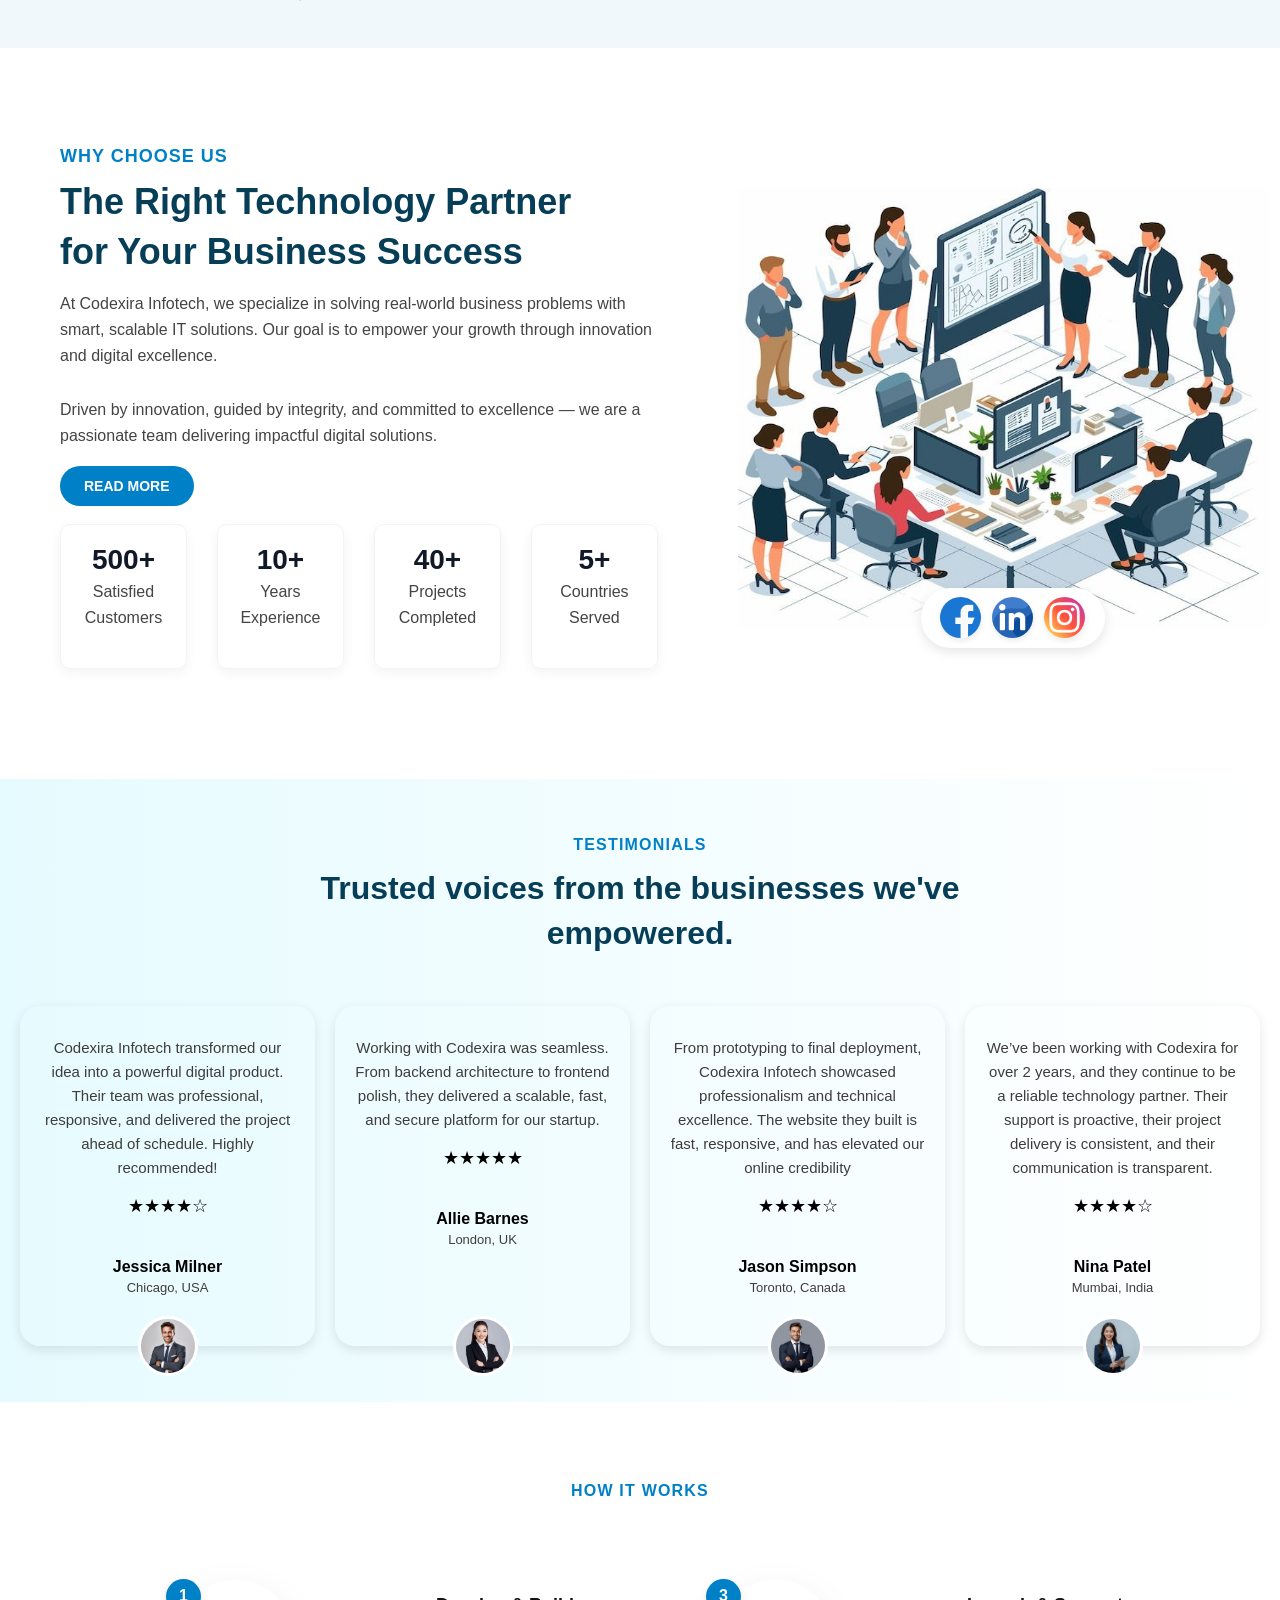
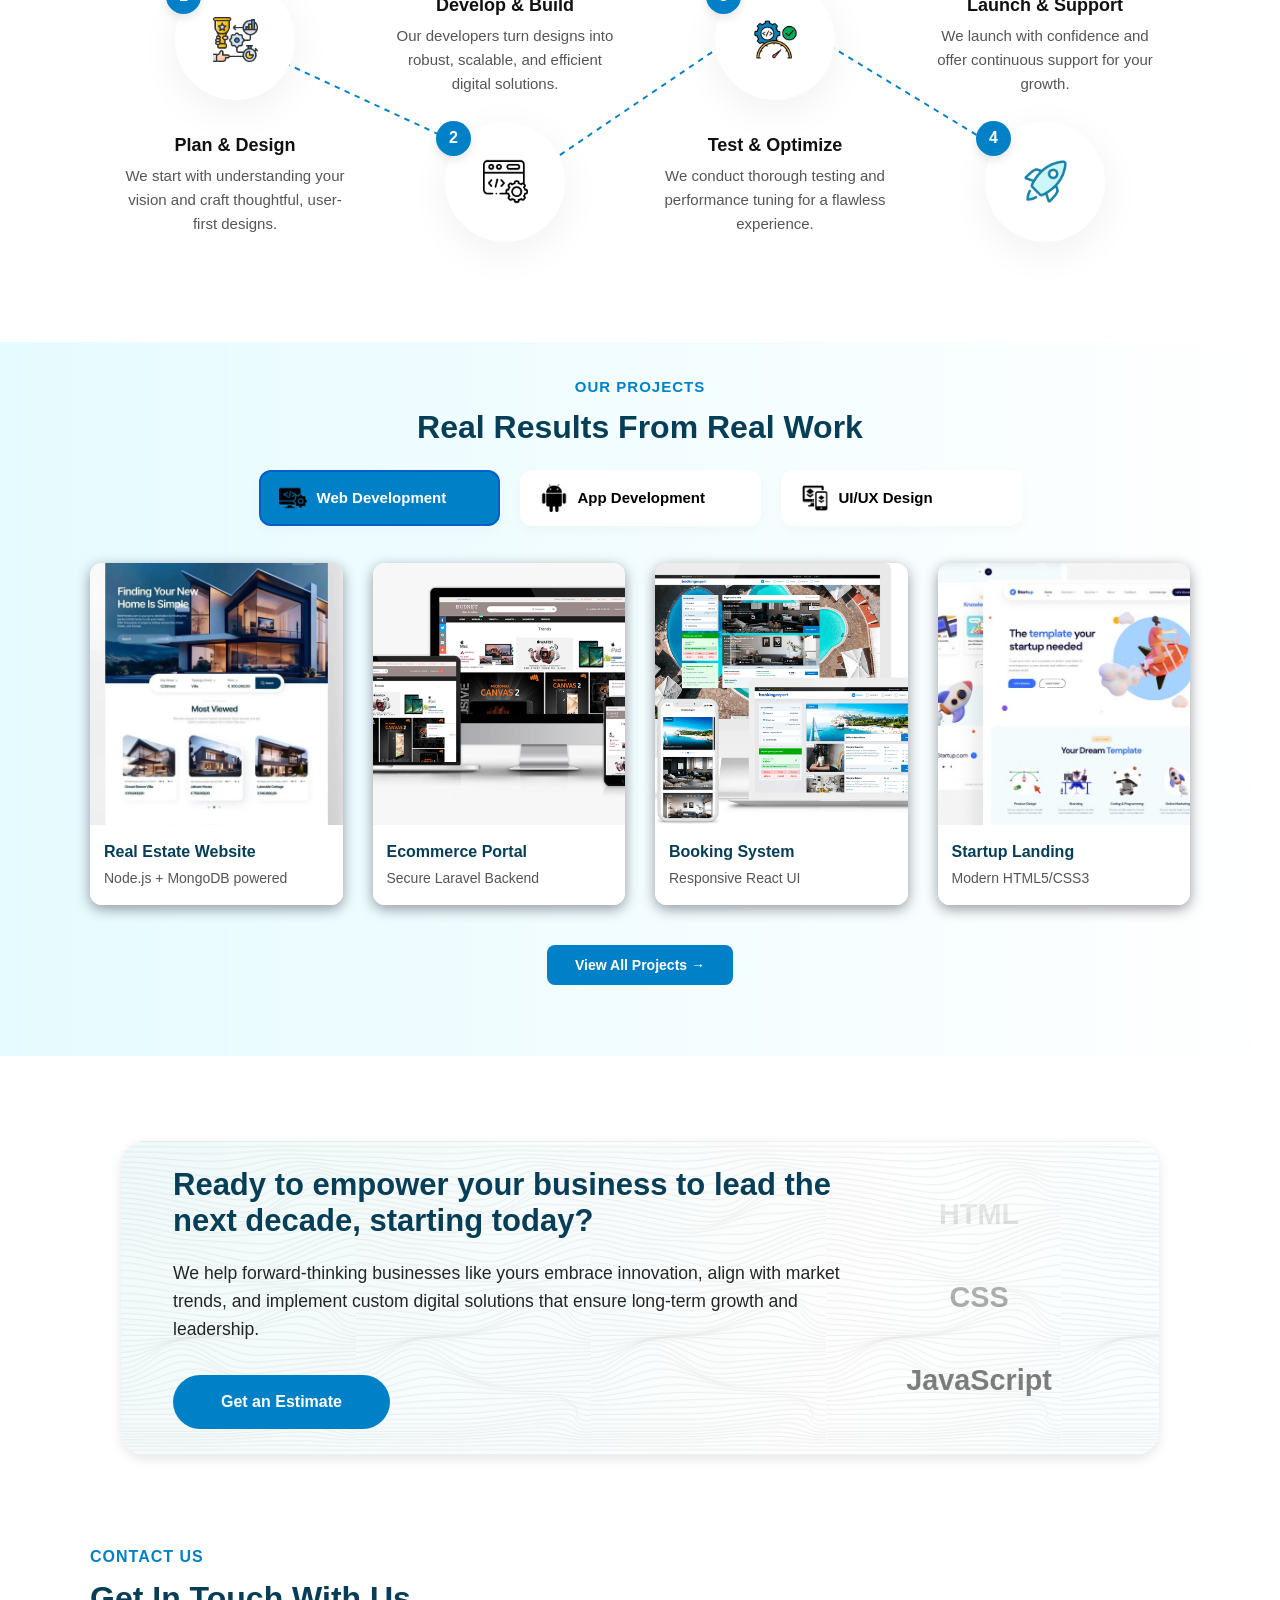
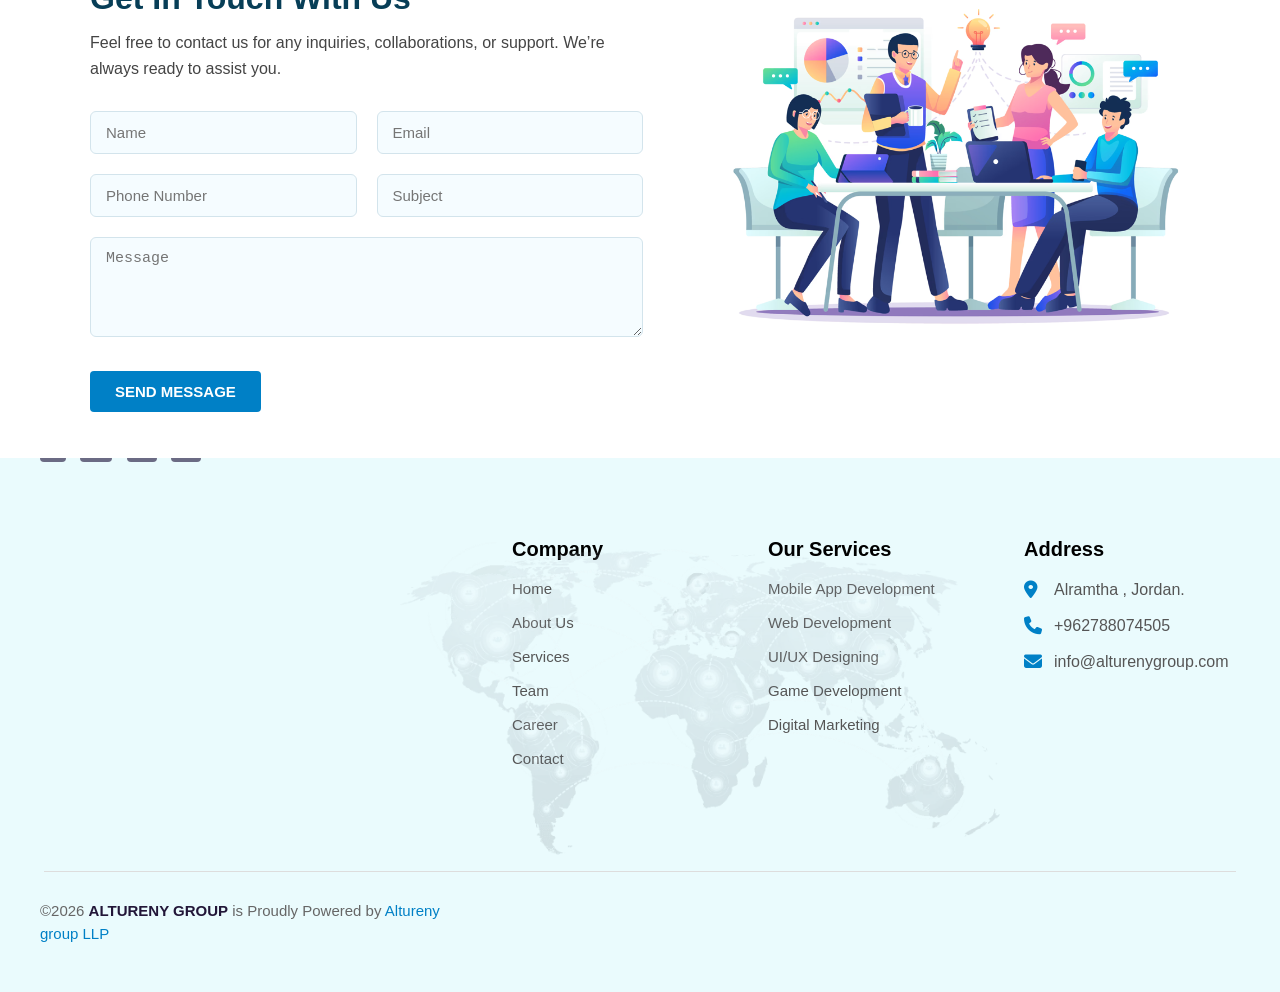
==== commit 48b2c07b: "Change logo from Codexira to Altureny Updated logo image and adjusted its styling." ====
--- a/index.html
+++ b/index.html
@@ -62,11 +62,11 @@
 <nav class="mobile-nav" id="mobile-nav">
   <div class="mobile-nav-header">
     <div class="mobile-logo">
-      <img src="images/Home/logo.png" alt="Codexira Logo" style="
-                height: 60px;          /* تم تصغير الارتفاع ليناسب الأبعاد الجديدة */
-                width: auto;           /* يمنع تمطيط الشعار ويحافظ على أبعاده */
-                object-fit: contain;   /* يضمن احتواء اللوجو داخل المساحة المتاحة */
-                display: block;
+      <img src="images/Home/logo.png" alt="Altureny Logo" style="
+                height: 180px;
+                margin-top: -60px;
+                margin-bottom: -60px;
+              display: block;
             " />
     </div>
     <div class="close-btn" id="close-menu">×</div>
--- a/style.css
+++ b/style.css
@@ -30,9 +30,9 @@
 
 .logo img {
   height: 180px;
-  margin-top: -60px;
-  margin-bottom: -60px;
-  display: block;
+   margin-top: -60px;
+   margin-bottom: -60px;
+   display: block;
 }
 
 /* Desktop Nav */
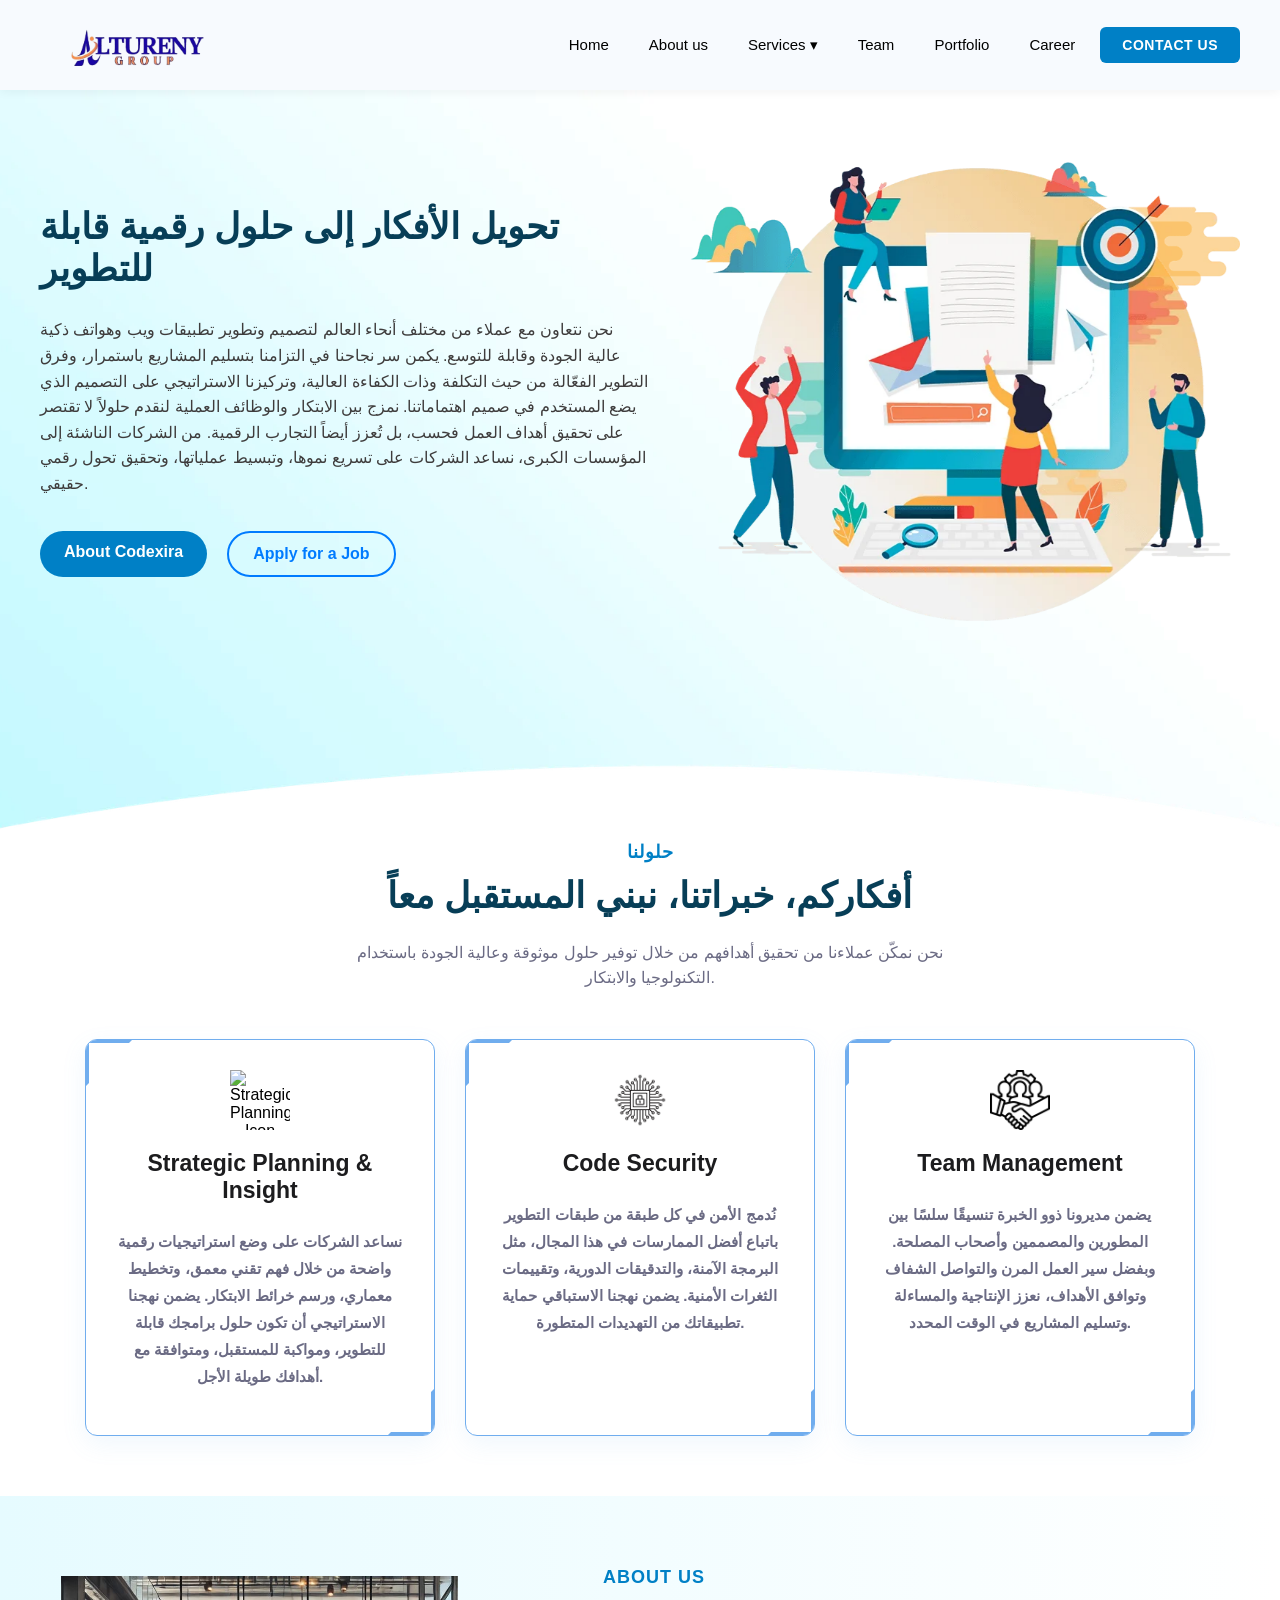
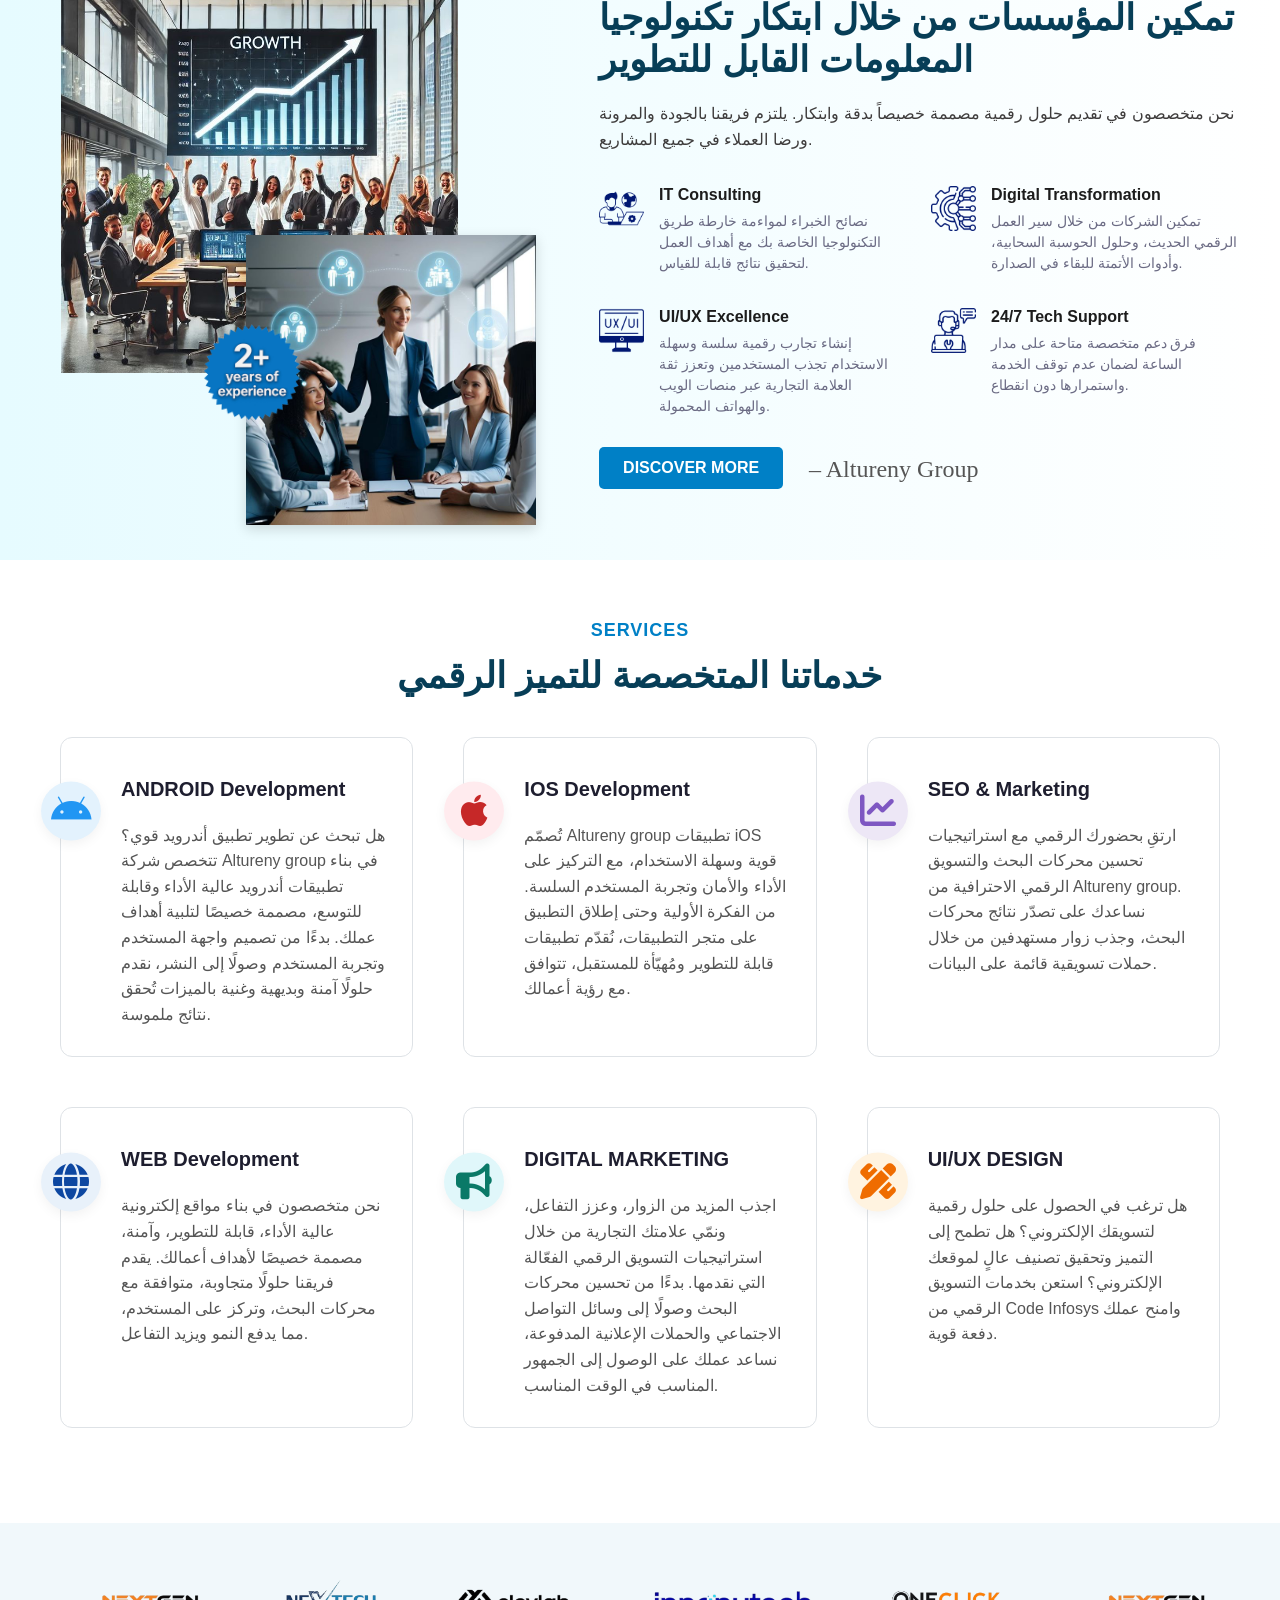
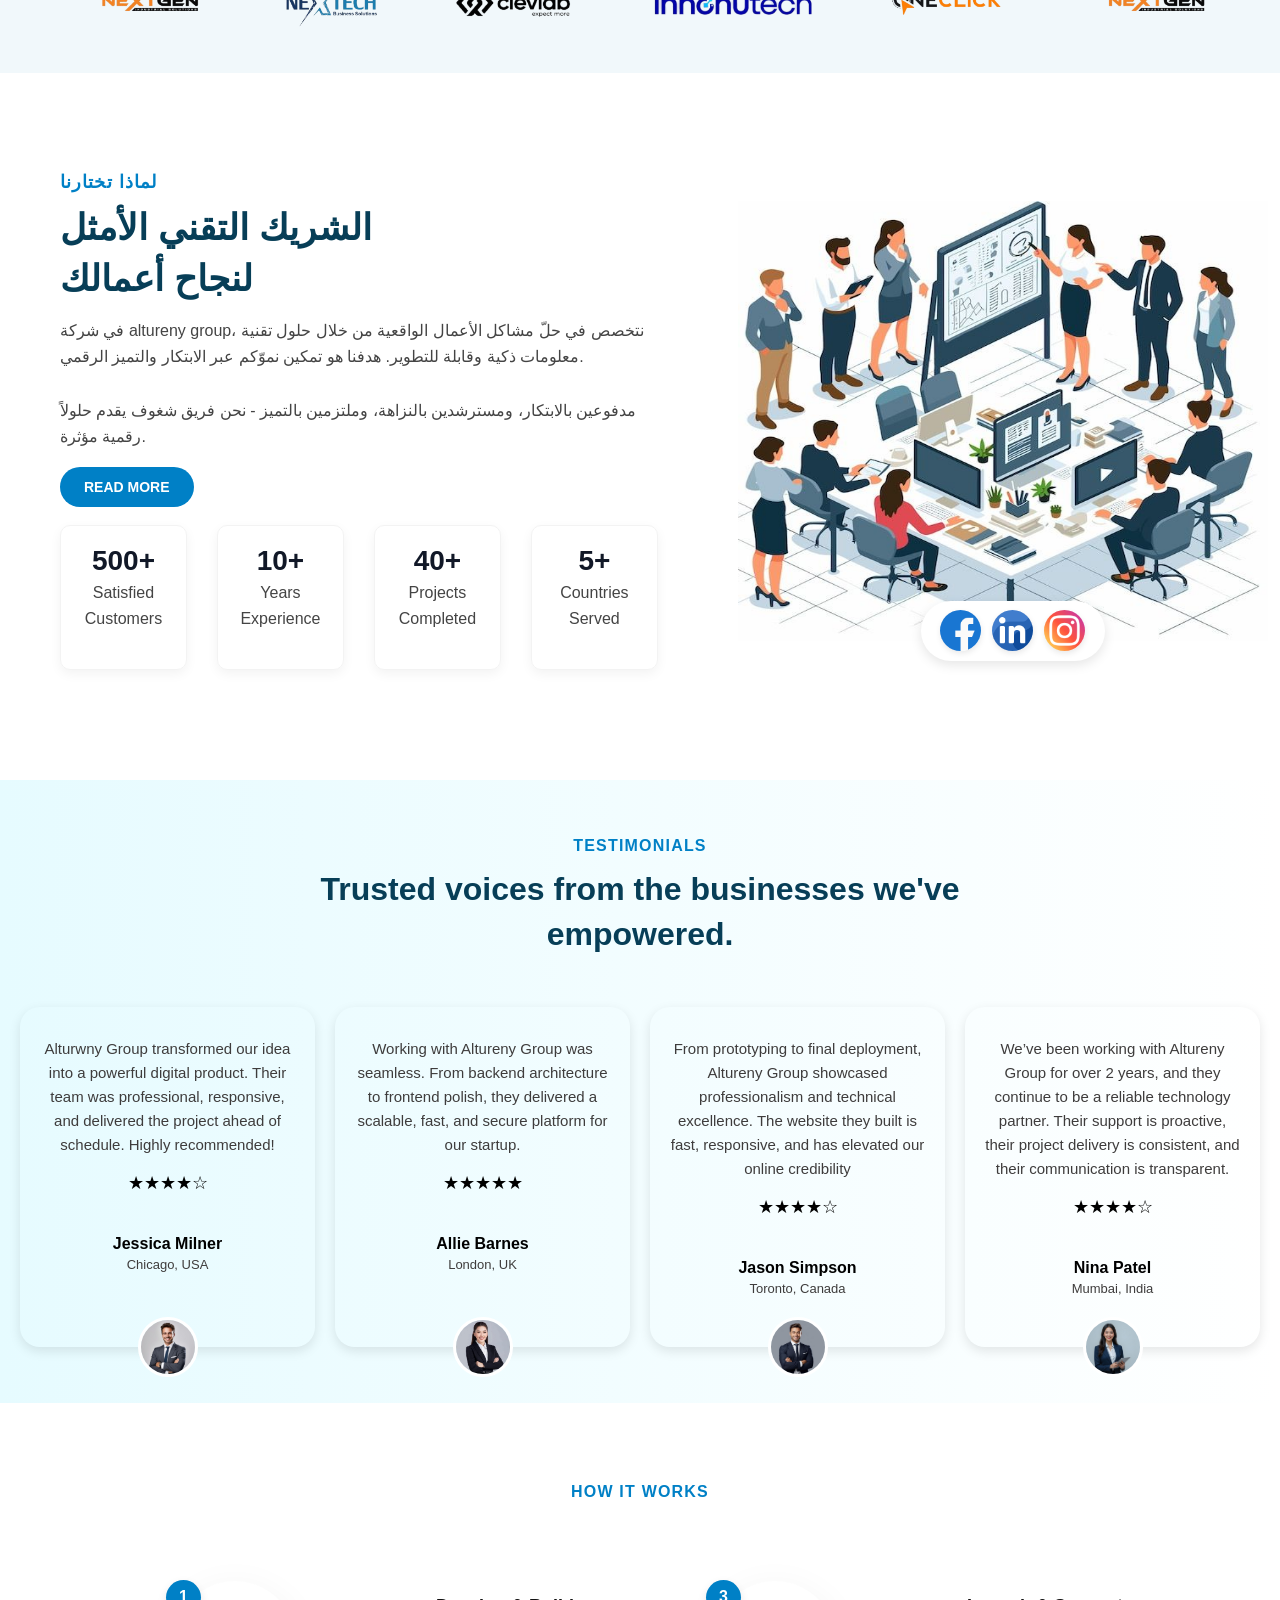
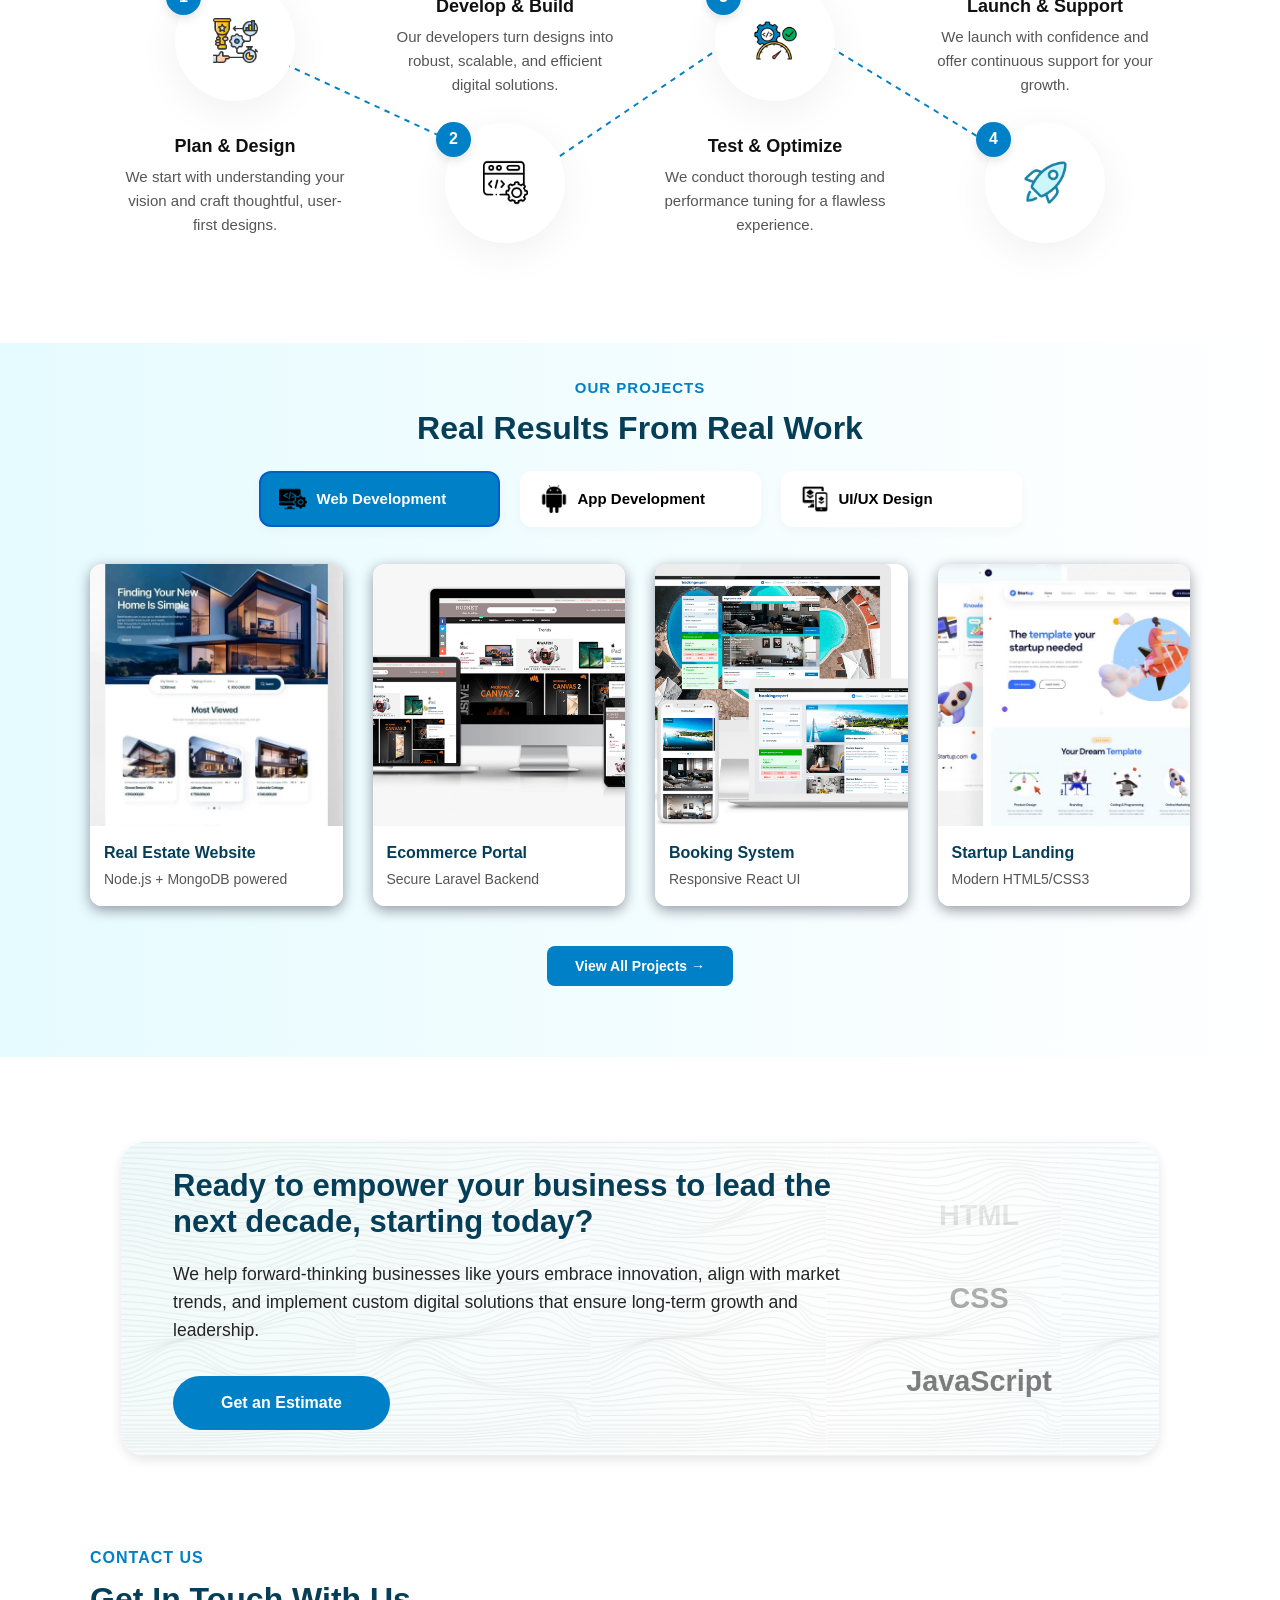
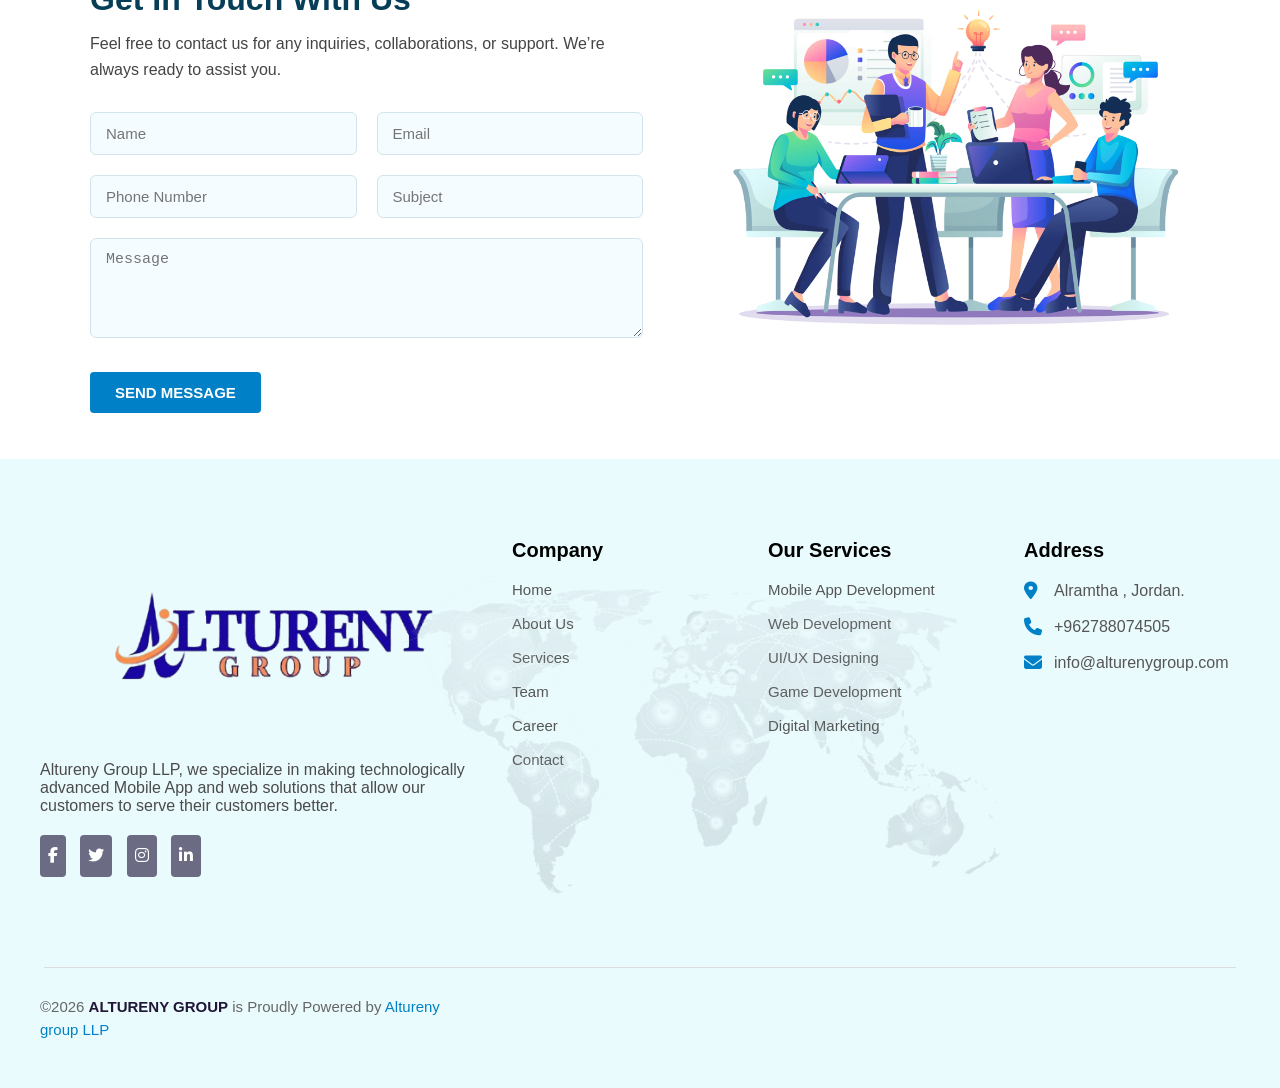
==== commit 30d9414a: "Translate content from English to Arabic" ====
--- a/index.html
+++ b/index.html
@@ -258,9 +258,7 @@
     <div class="service-text">
       <h3>ANDROID Development</h3>
       <p>
-        Looking to develop a robust Android application? Codexira specializes in building high-performance, scalable
-        Android apps tailored to your business goals. From UI/UX to deployment, we deliver secure, intuitive, and
-        feature-rich solutions that drive results.
+        هل تبحث عن تطوير تطبيق أندرويد قوي؟ تتخصص شركة Altureny group في بناء تطبيقات أندرويد عالية الأداء وقابلة للتوسع، مصممة خصيصًا لتلبية أهداف عملك. بدءًا من تصميم واجهة المستخدم وتجربة المستخدم وصولًا إلى النشر، نقدم حلولًا آمنة وبديهية وغنية بالميزات تُحقق نتائج ملموسة.
       </p>
     </div>
   </div>
@@ -273,9 +271,7 @@
     <div class="service-text">
       <h3>IOS Development</h3>
       <p>
-        Codexira crafts powerful and intuitive iOS applications with a focus on performance, security, and seamless user
-        experience. From initial concept to App Store launch, we deliver scalable, future-ready apps that align with
-        your business vision.
+        تُصمّم Altureny group تطبيقات iOS قوية وسهلة الاستخدام، مع التركيز على الأداء والأمان وتجربة المستخدم السلسة. من الفكرة الأولية وحتى إطلاق التطبيق على متجر التطبيقات، نُقدّم تطبيقات قابلة للتطوير ومُهيّأة للمستقبل، تتوافق مع رؤية أعمالك.
       </p>
     </div>
   </div>
@@ -288,9 +284,7 @@
     <div class="service-text">
       <h3>SEO & Marketing</h3>
       <p>
-        Elevate your online presence with Codexira’s expert SEO and digital marketing strategies. We help you rank
-        higher on search engines, drive targeted organic traffic, and strengthen your brand visibility through
-        data-driven campaigns.
+        ارتقِ بحضورك الرقمي مع استراتيجيات تحسين محركات البحث والتسويق الرقمي الاحترافية من Altureny group. نساعدك على تصدّر نتائج محركات البحث، وجذب زوار مستهدفين من خلال حملات تسويقية قائمة على البيانات.
       </p>
     </div>
   </div>
@@ -303,10 +297,7 @@
     <div class="service-text">
       <h3>WEB Development</h3>
       <p>
-        We specialize in building high-performance, scalable, and secure
-        websites tailored to your business objectives. Our team delivers
-        responsive, SEO-friendly, and user-centric solutions that drive
-        growth and engagement.
+        نحن متخصصون في بناء مواقع إلكترونية عالية الأداء، قابلة للتطوير، وآمنة، مصممة خصيصًا لأهداف أعمالك. يقدم فريقنا حلولًا متجاوبة، متوافقة مع محركات البحث، وتركز على المستخدم، مما يدفع النمو ويزيد التفاعل.
       </p>
     </div>
   </div>
@@ -319,10 +310,7 @@
     <div class="service-text">
       <h3>DIGITAL MARKETING</h3>
       <p>
-        Drive traffic, boost engagement, and grow your brand with our
-        result-driven digital marketing strategies. From SEO to social media
-        and paid campaigns, we help your business reach the right audience
-        at the right time.
+        اجذب المزيد من الزوار، وعزز التفاعل، ونمّي علامتك التجارية من خلال استراتيجيات التسويق الرقمي الفعّالة التي نقدمها. بدءًا من تحسين محركات البحث وصولًا إلى وسائل التواصل الاجتماعي والحملات الإعلانية المدفوعة، نساعد عملك على الوصول إلى الجمهور المناسب في الوقت المناسب.
       </p>
     </div>
   </div>
@@ -335,10 +323,7 @@
     <div class="service-text">
       <h3>UI/UX DESIGN</h3>
       <p>
-        Want to get a digital solution for your online marketing? Want to
-        excel and achieve a good rank for your business website? Hire the
-        digital marketing solutions from Code Infosys and give your business
-        a positive boost.
+        هل ترغب في الحصول على حلول رقمية لتسويقك الإلكتروني؟ هل تطمح إلى التميز وتحقيق تصنيف عالٍ لموقعك الإلكتروني؟ استعن بخدمات التسويق الرقمي من Code Infosys وامنح عملك دفعة قوية.
       </p>
     </div>
   </div>
@@ -377,17 +362,14 @@
     <!-- Left Text Section -->
     <div class="text-section">
       <h4 style="color: #0080c6;">
-        WHY CHOOSE US
+        لماذا تختارنا
       </h4>
-      <h1>The Right Technology Partner<br />for Your Business Success</h1>
-      <p>
-        At Codexira Infotech, we specialize in solving real-world business
-        problems with smart, scalable IT solutions. Our goal is to empower
-        your growth through innovation and digital excellence.
-      </p>
-      <p>
-        Driven by innovation, guided by integrity, and committed to excellence — we are a passionate team delivering
-        impactful digital solutions.
+      <h1>الشريك التقني الأمثل<br />لنجاح أعمالك</h1>
+      <p>
+        في شركة altureny group، نتخصص في حلّ مشاكل الأعمال الواقعية من خلال حلول تقنية معلومات ذكية وقابلة للتطوير. هدفنا هو تمكين نموّكم عبر الابتكار والتميز الرقمي.
+      </p>
+      <p>
+        مدفوعين بالابتكار، ومسترشدين بالنزاهة، وملتزمين بالتميز - نحن فريق شغوف يقدم حلولاً رقمية مؤثرة.
       </p>
       <a href="About.html" class="read-more-btn">READ MORE</a>
 
@@ -456,7 +438,7 @@
     <div class="testimonial-row">
       <!-- Card 1 -->
       <div class="testimonial-card">
-        <p>Codexira Infotech transformed our idea into a powerful digital product. Their team was professional,
+        <p>Alturwny Group transformed our idea into a powerful digital product. Their team was professional,
           responsive, and delivered the project ahead of schedule. Highly recommended!</p>
         <div class="stars">★★★★☆</div>
         <div class="profile-image">
@@ -468,7 +450,7 @@
 
       <!-- Card 2 -->
       <div class="testimonial-card">
-        <p>Working with Codexira was seamless. From backend architecture to frontend polish, they delivered a scalable,
+        <p>Working with Altureny Group was seamless. From backend architecture to frontend polish, they delivered a scalable,
           fast, and secure platform for our startup.</p>
         <div class="stars">★★★★★</div>
         <div class="profile-image">
@@ -480,7 +462,7 @@
 
       <!-- Card 3 -->
       <div class="testimonial-card">
-        <p>From prototyping to final deployment, Codexira Infotech showcased professionalism and technical excellence.
+        <p>From prototyping to final deployment, Altureny Group showcased professionalism and technical excellence.
           The website they built is fast, responsive, and has elevated our online credibility</p>
         <div class="stars">★★★★☆</div>
         <div class="profile-image">
@@ -492,7 +474,7 @@
 
       <!-- Card 4 -->
       <div class="testimonial-card">
-        <p>We’ve been working with Codexira for over 2 years, and they continue to be a reliable technology partner.
+        <p>We’ve been working with Altureny Group for over 2 years, and they continue to be a reliable technology partner.
           Their support is proactive, their project delivery is consistent, and their communication is transparent.</p>
         <div class="stars">★★★★☆</div>
         <div class="profile-image">
@@ -848,7 +830,7 @@
     <div class="footer-column footer-about">
       <img src="images/Home/logo.png" alt="LogicBuzz Logo" class="footer-logo" />
       <p style="font-weight: 500;">
-        Codexira Infotech LLP, we specialize in making technologically advanced Mobile App and web solutions that allow
+        Altureny Group LLP, we specialize in making technologically advanced Mobile App and web solutions that allow
         our customers to serve their customers better.
       </p>
       <div class="social-icons">
